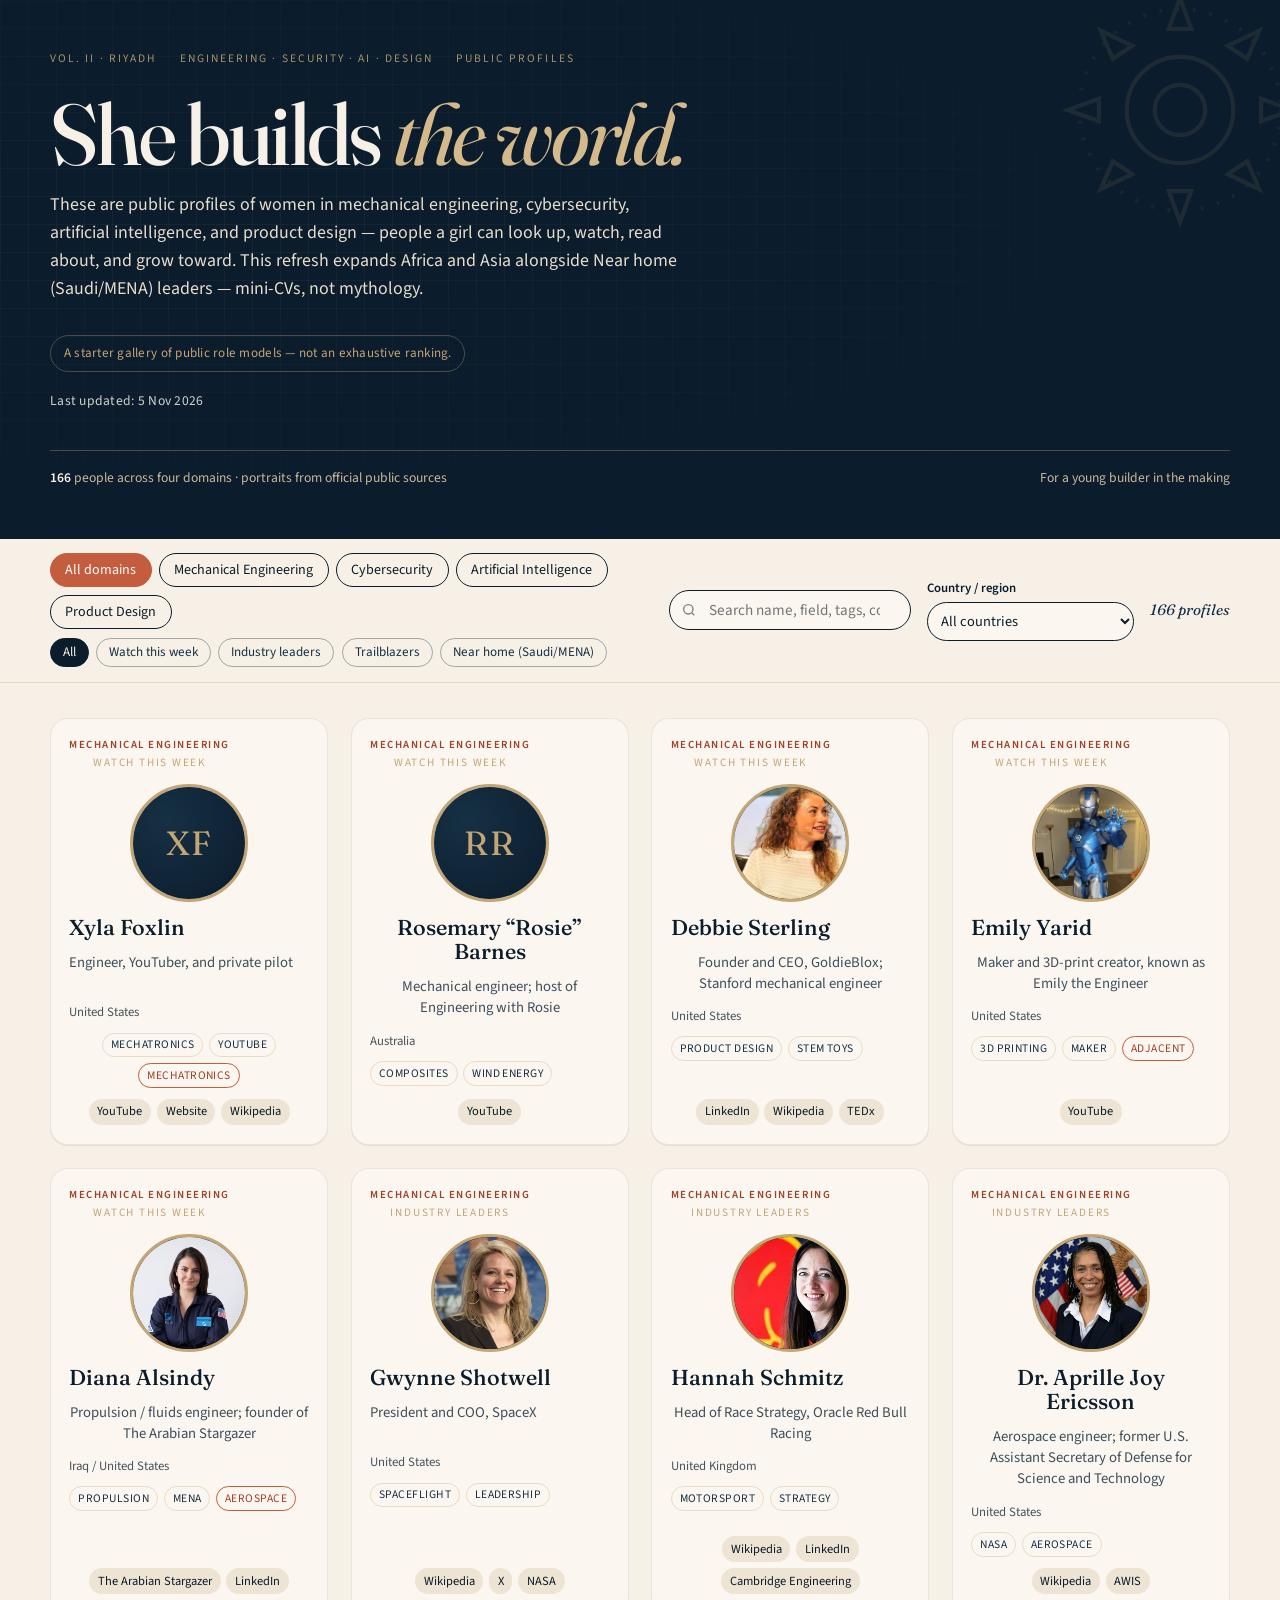
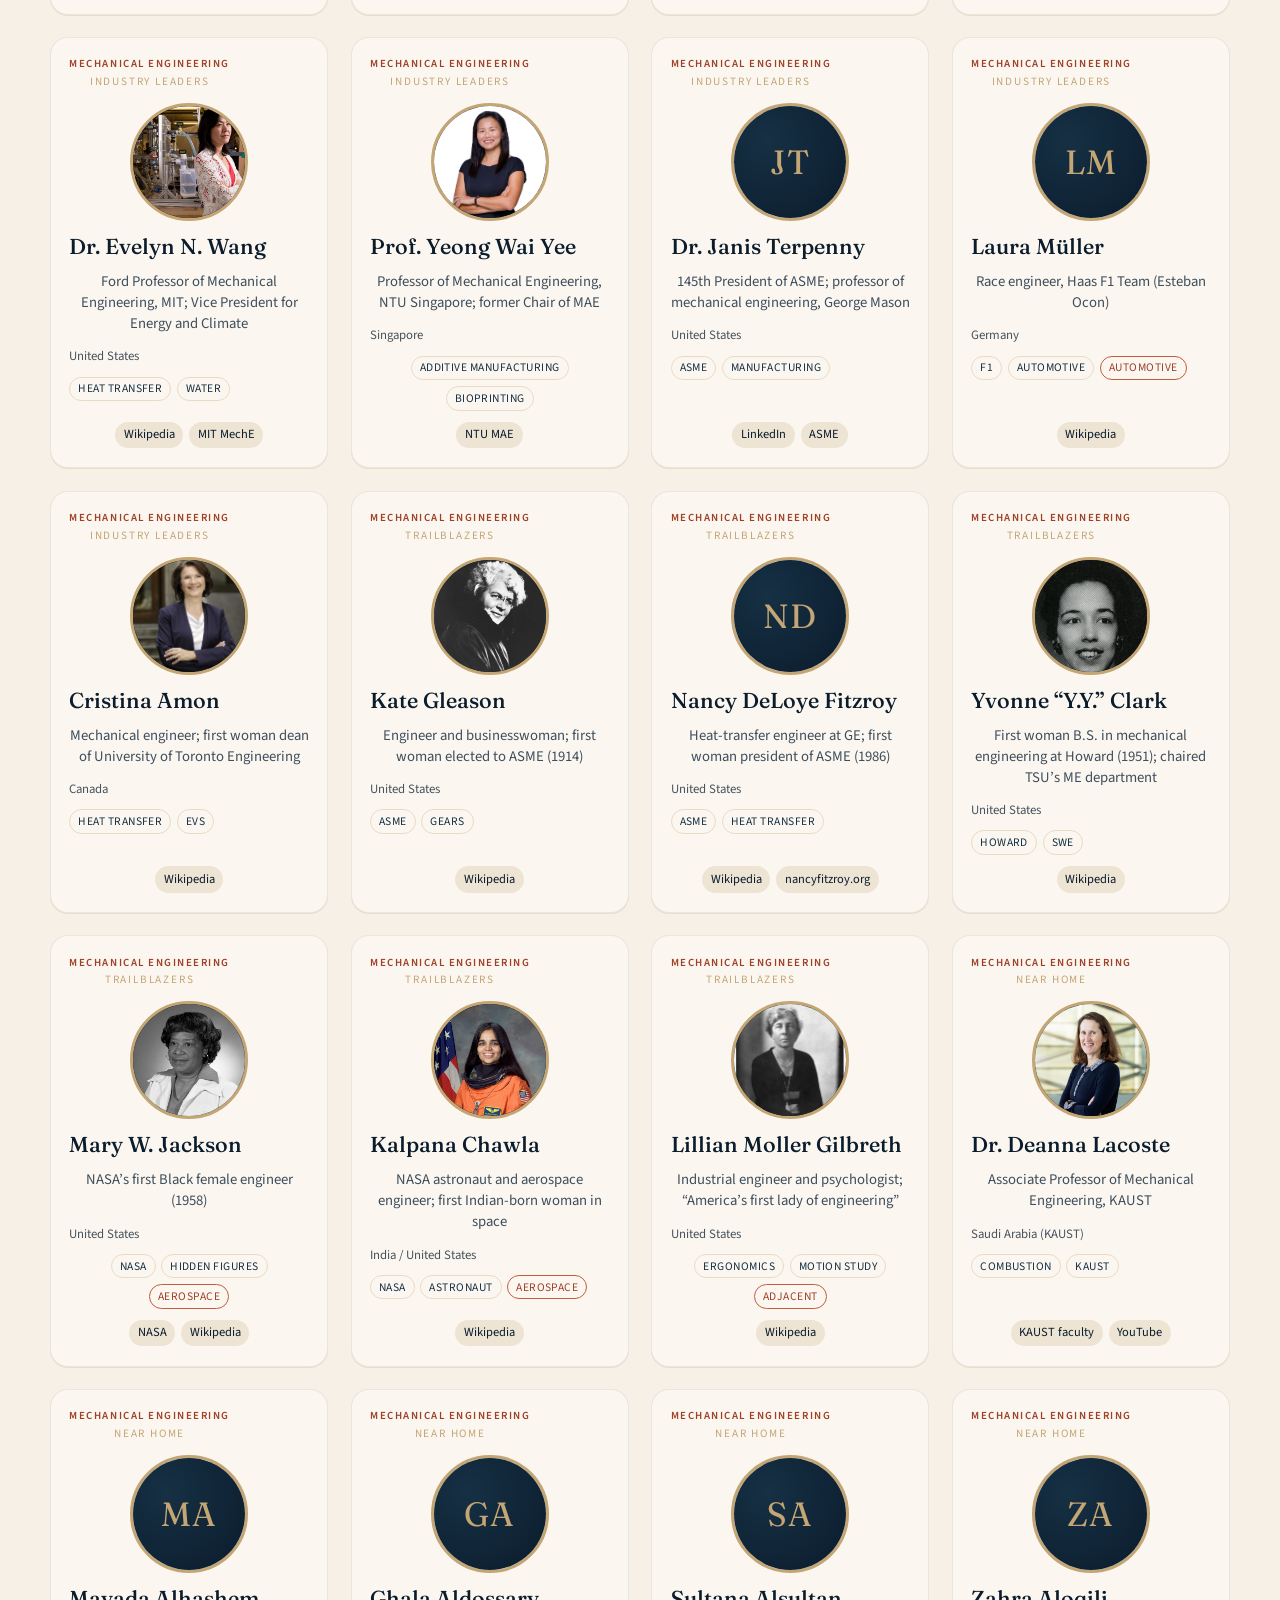
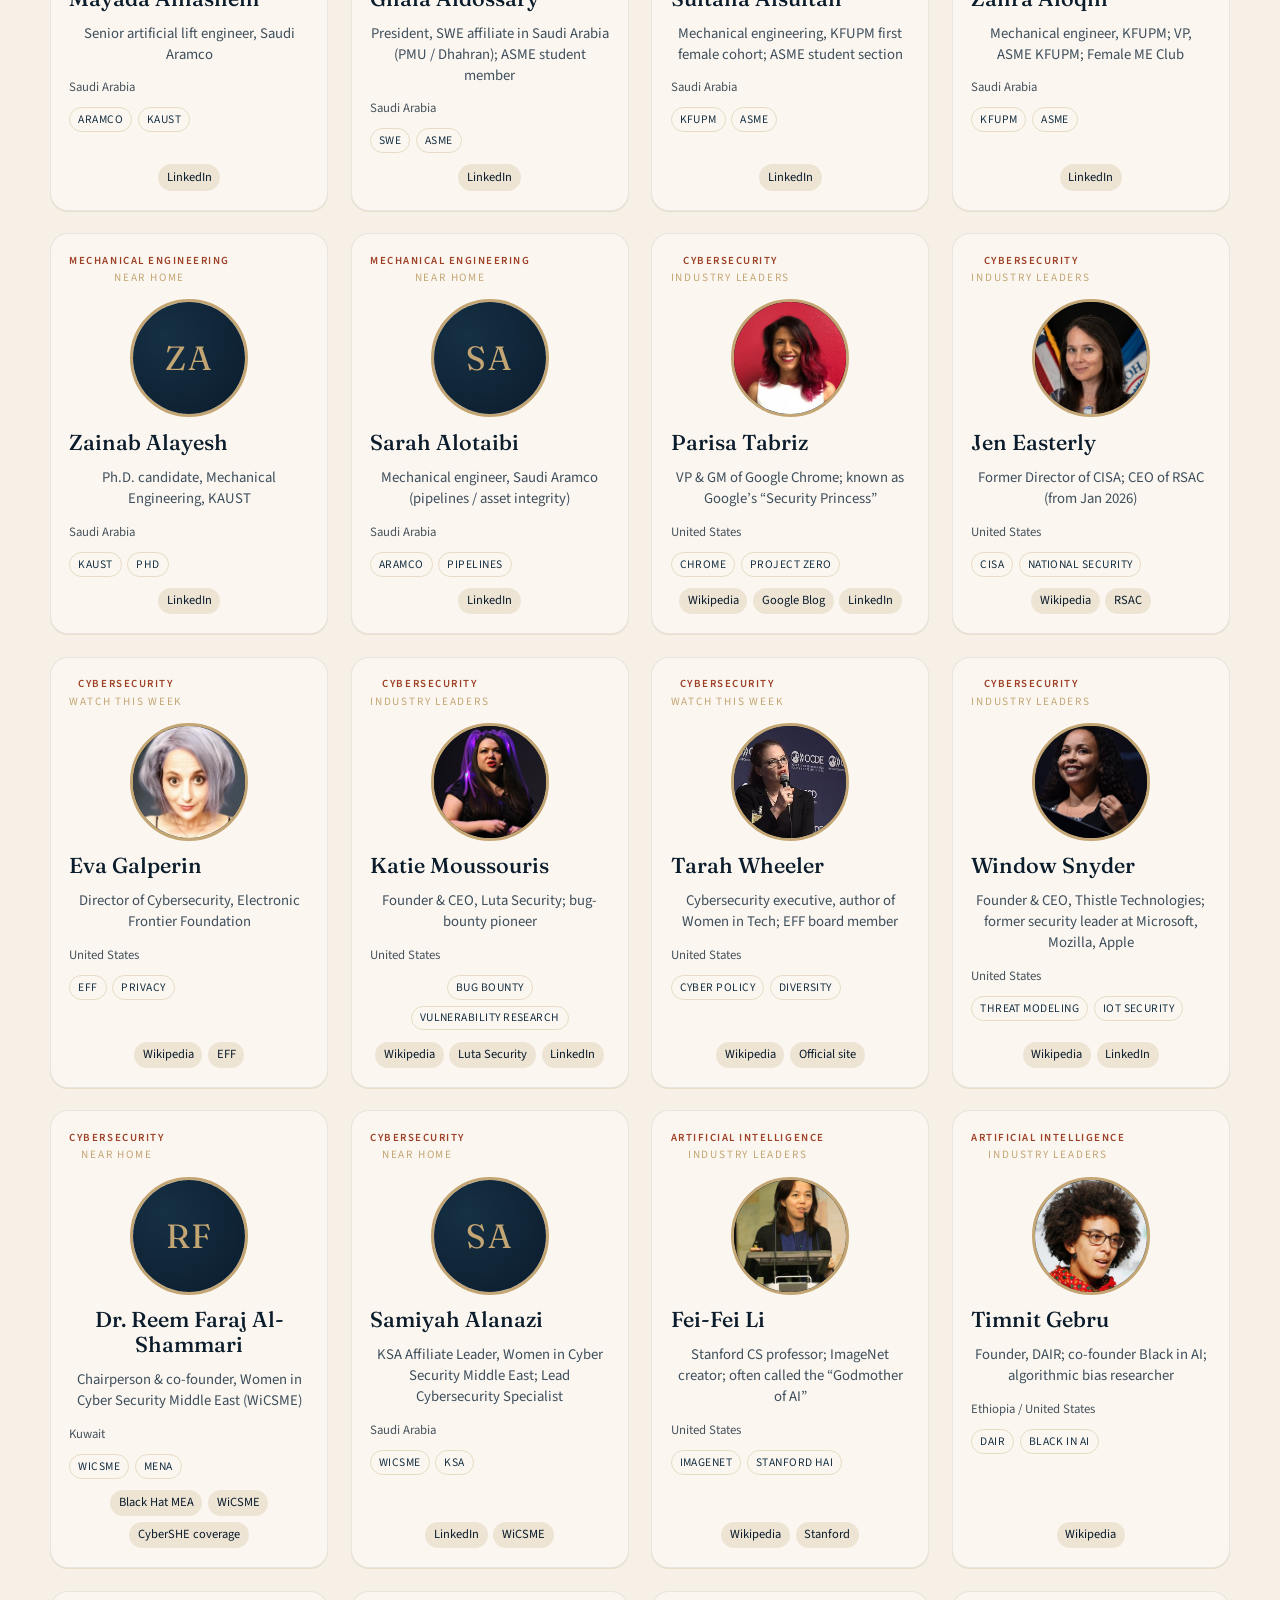
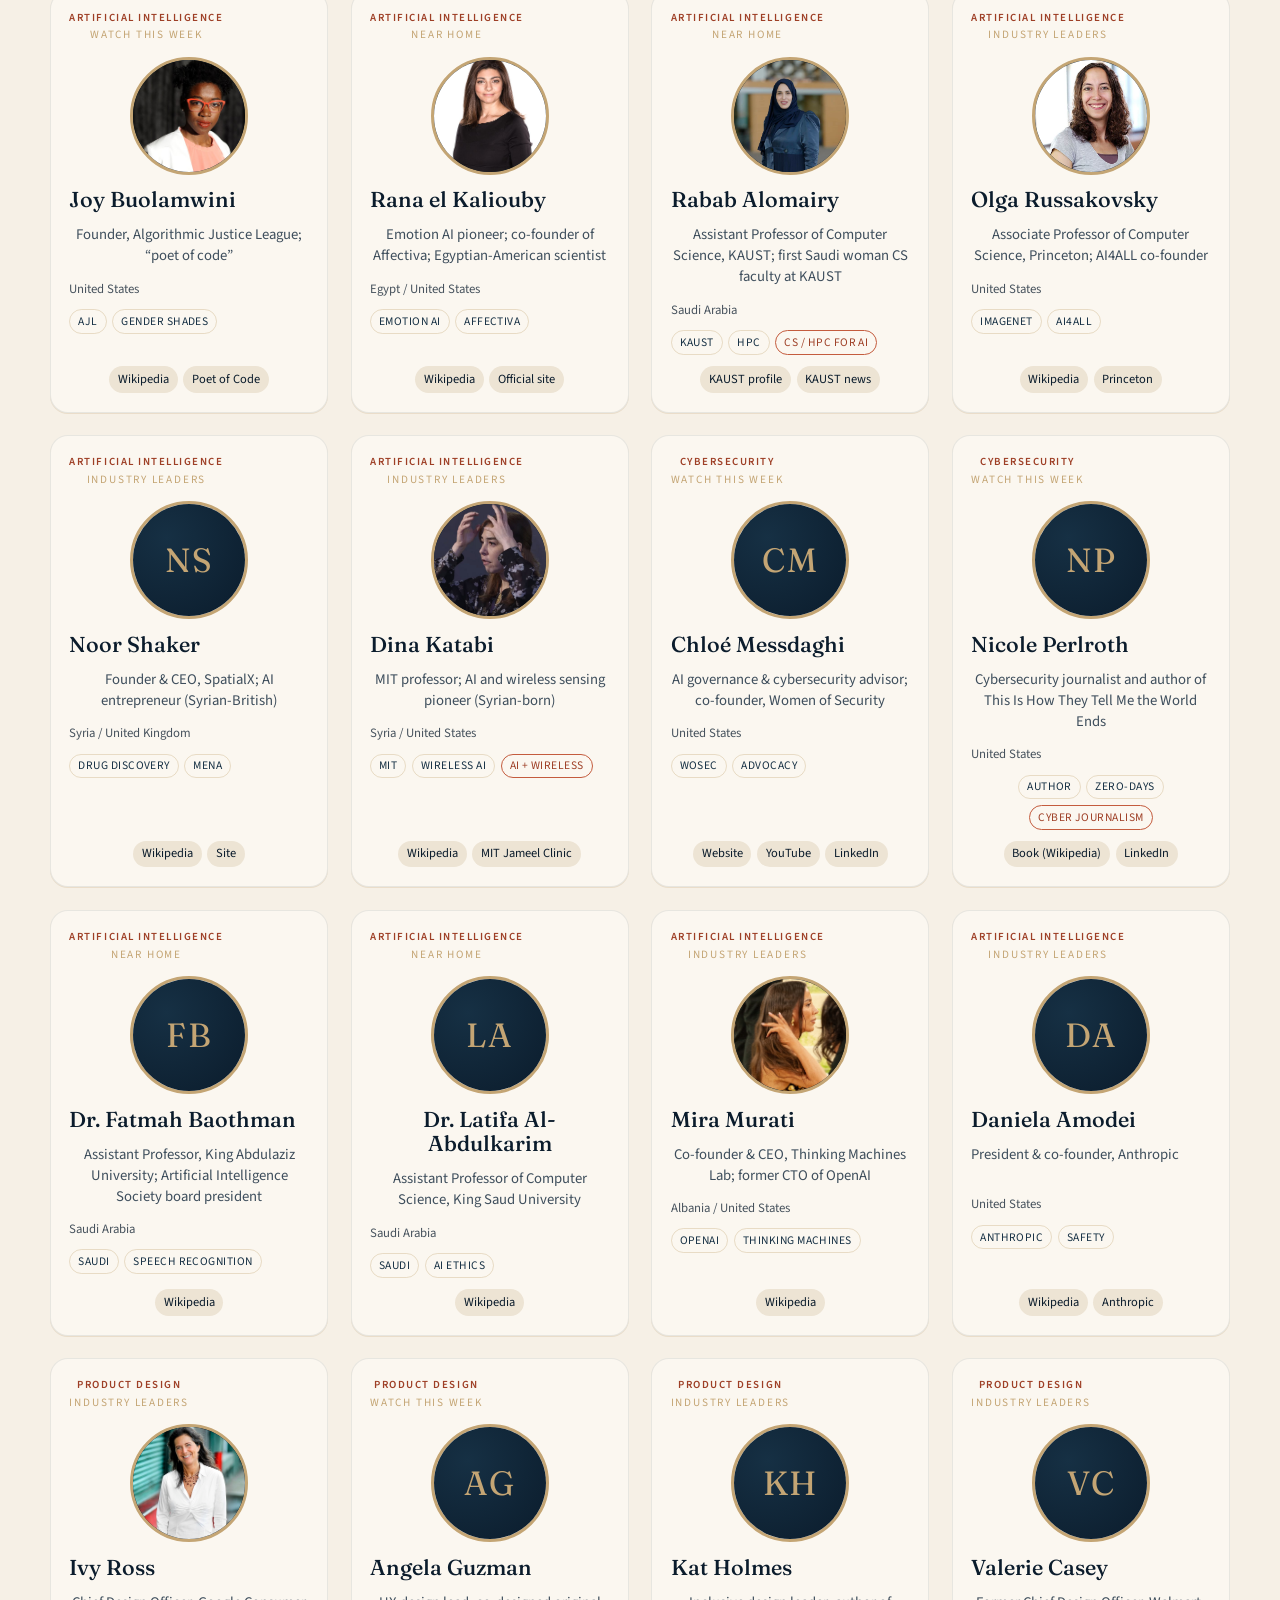
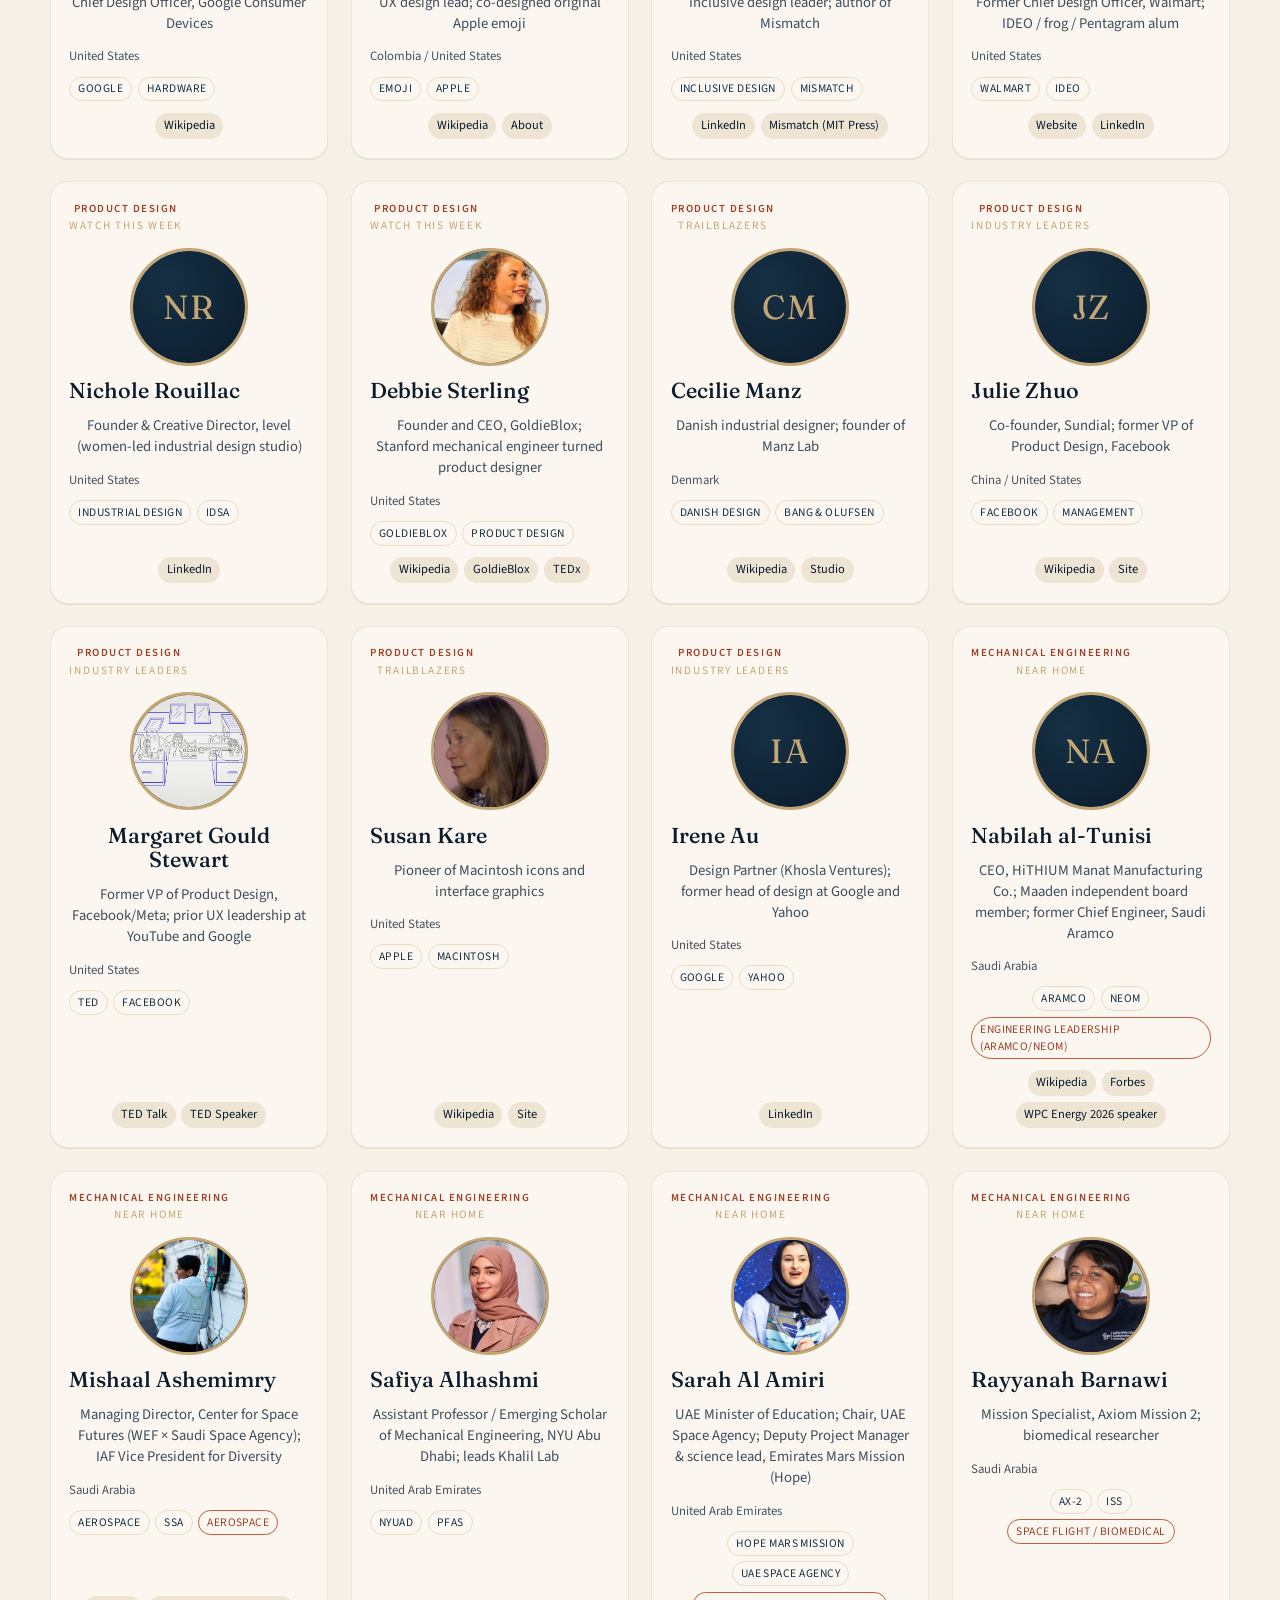
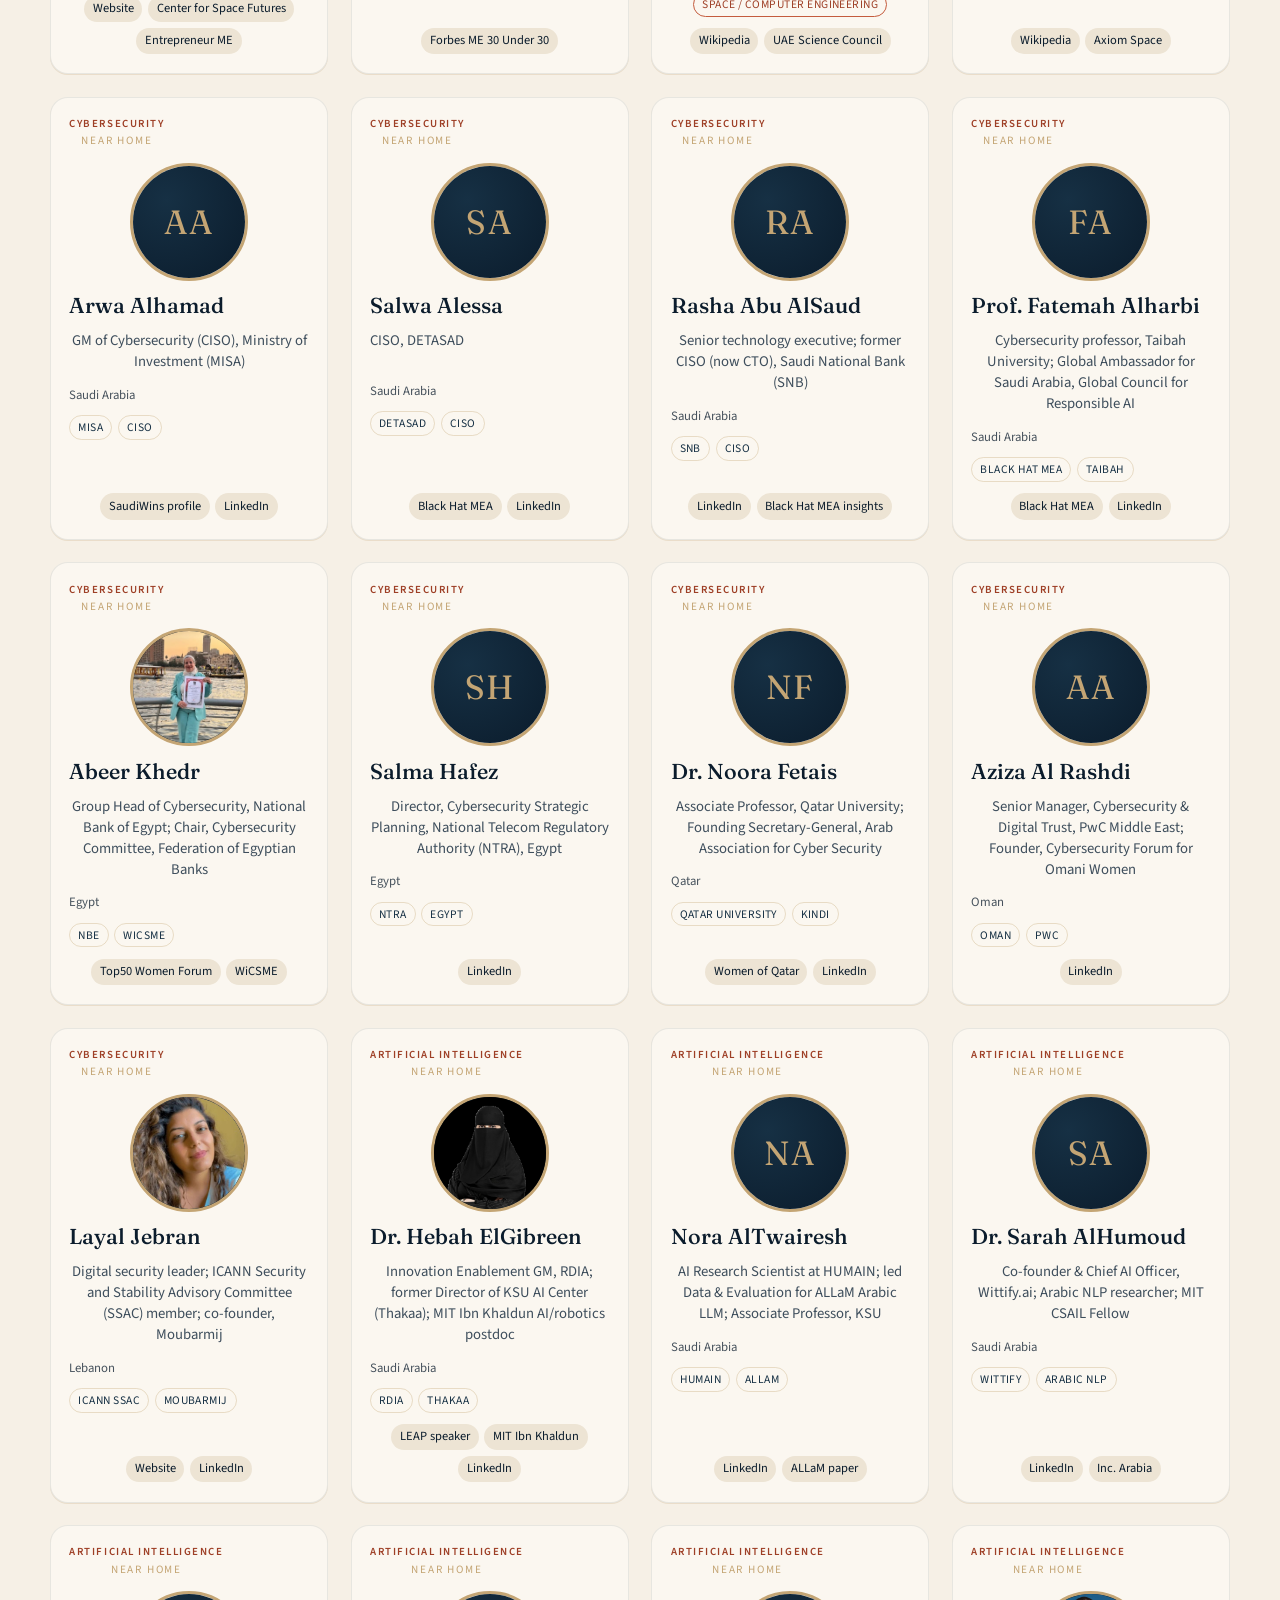
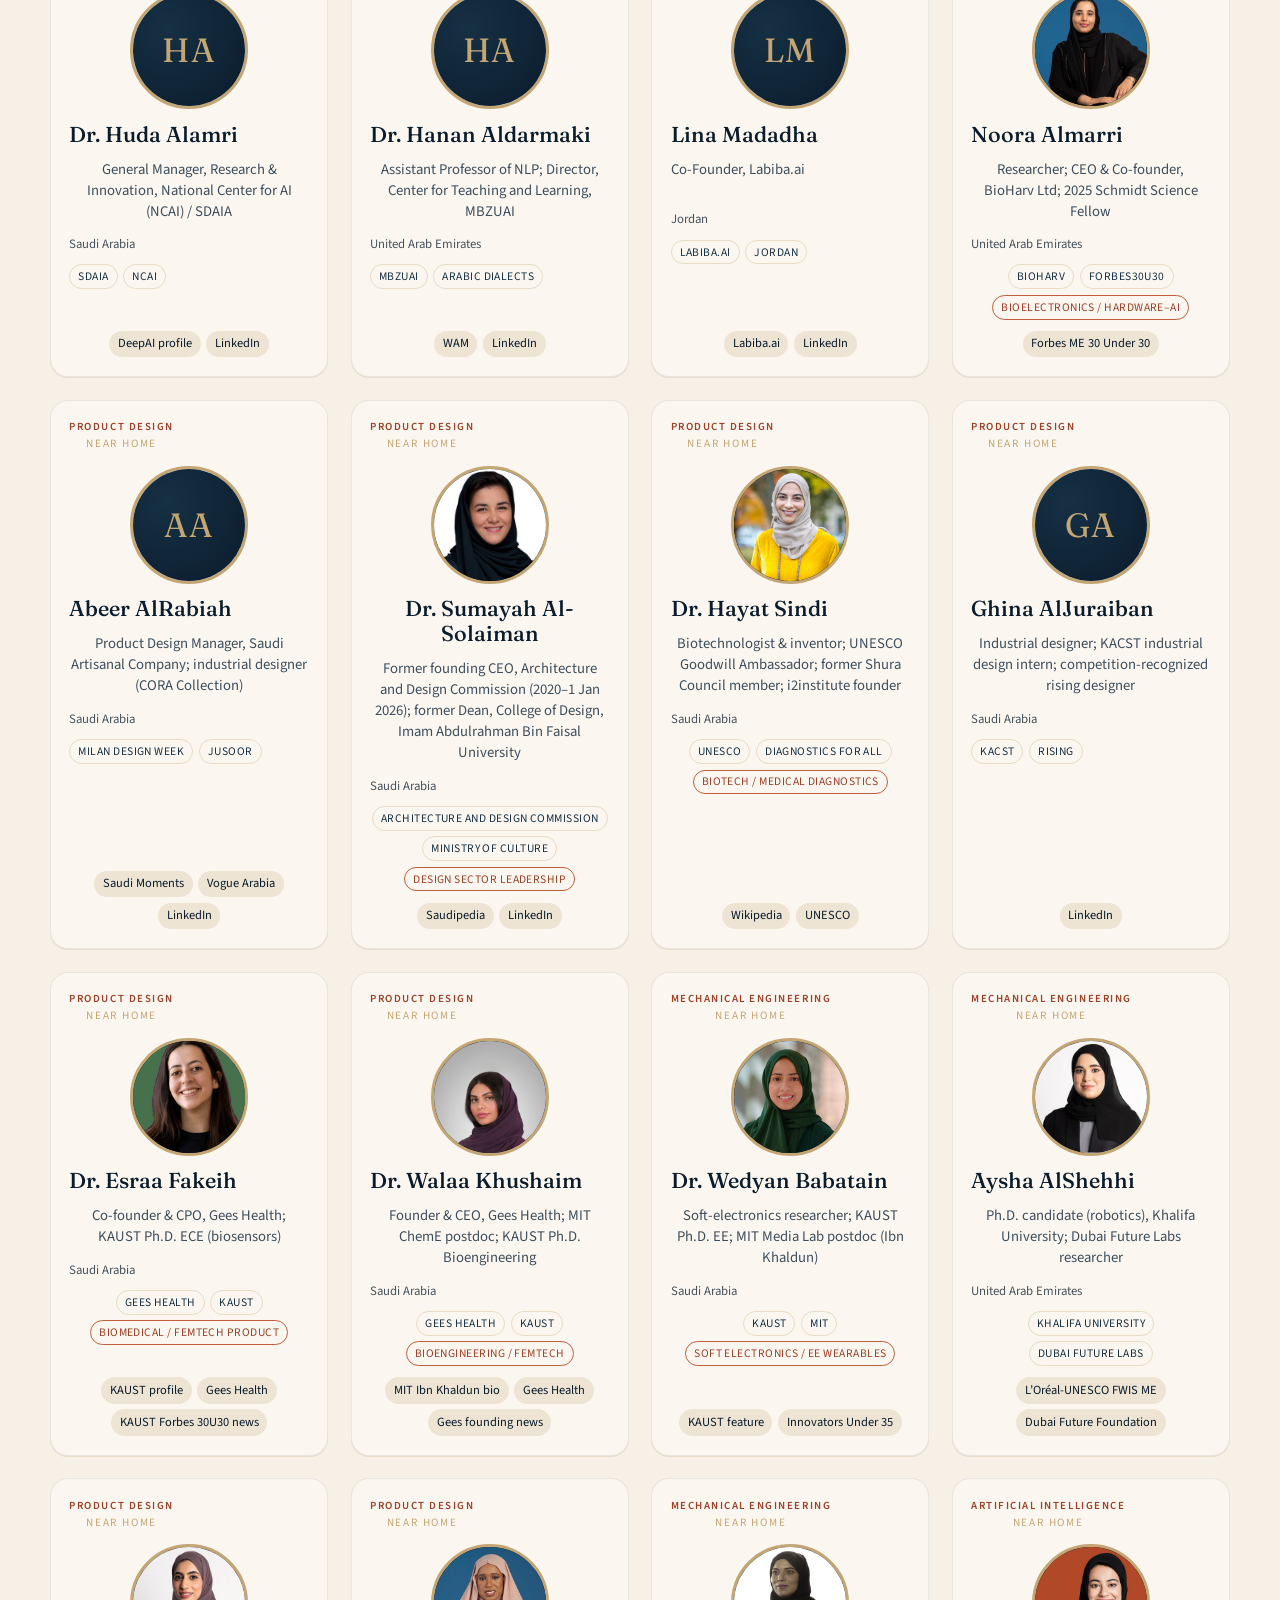
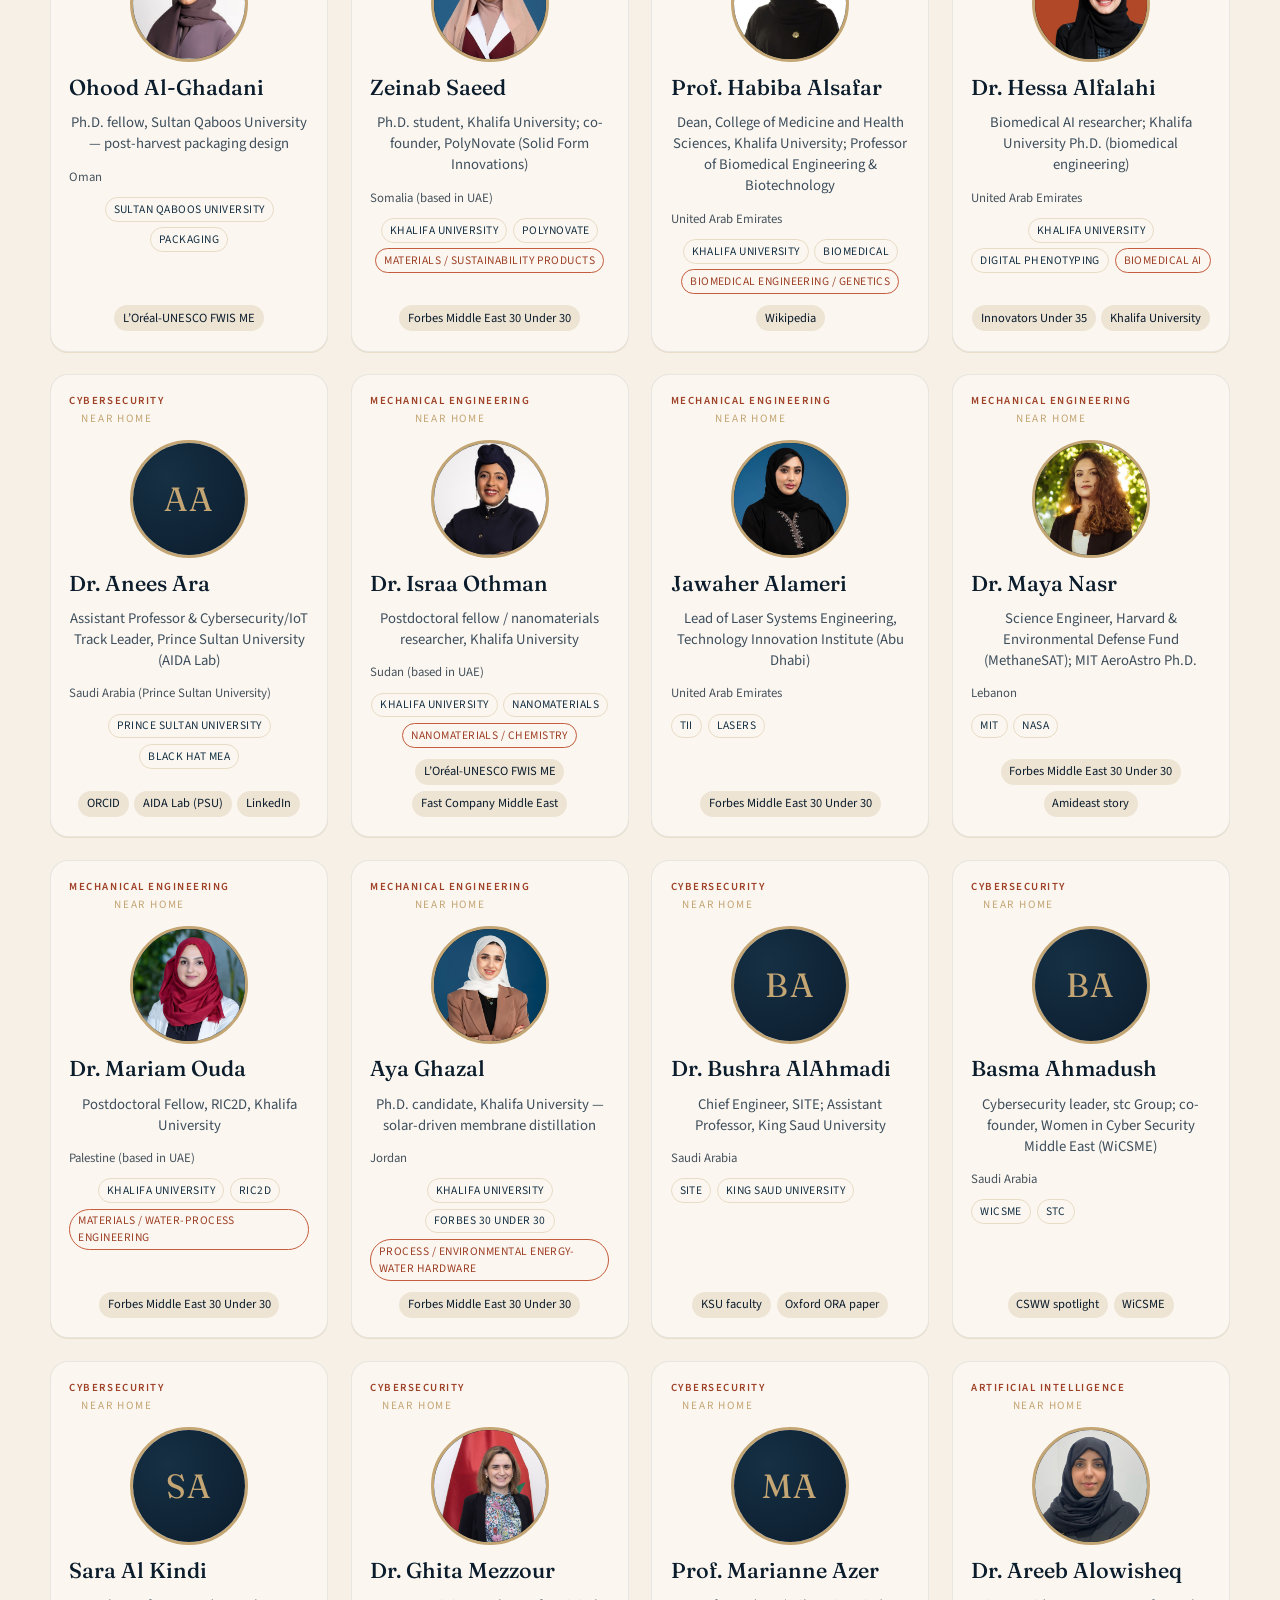
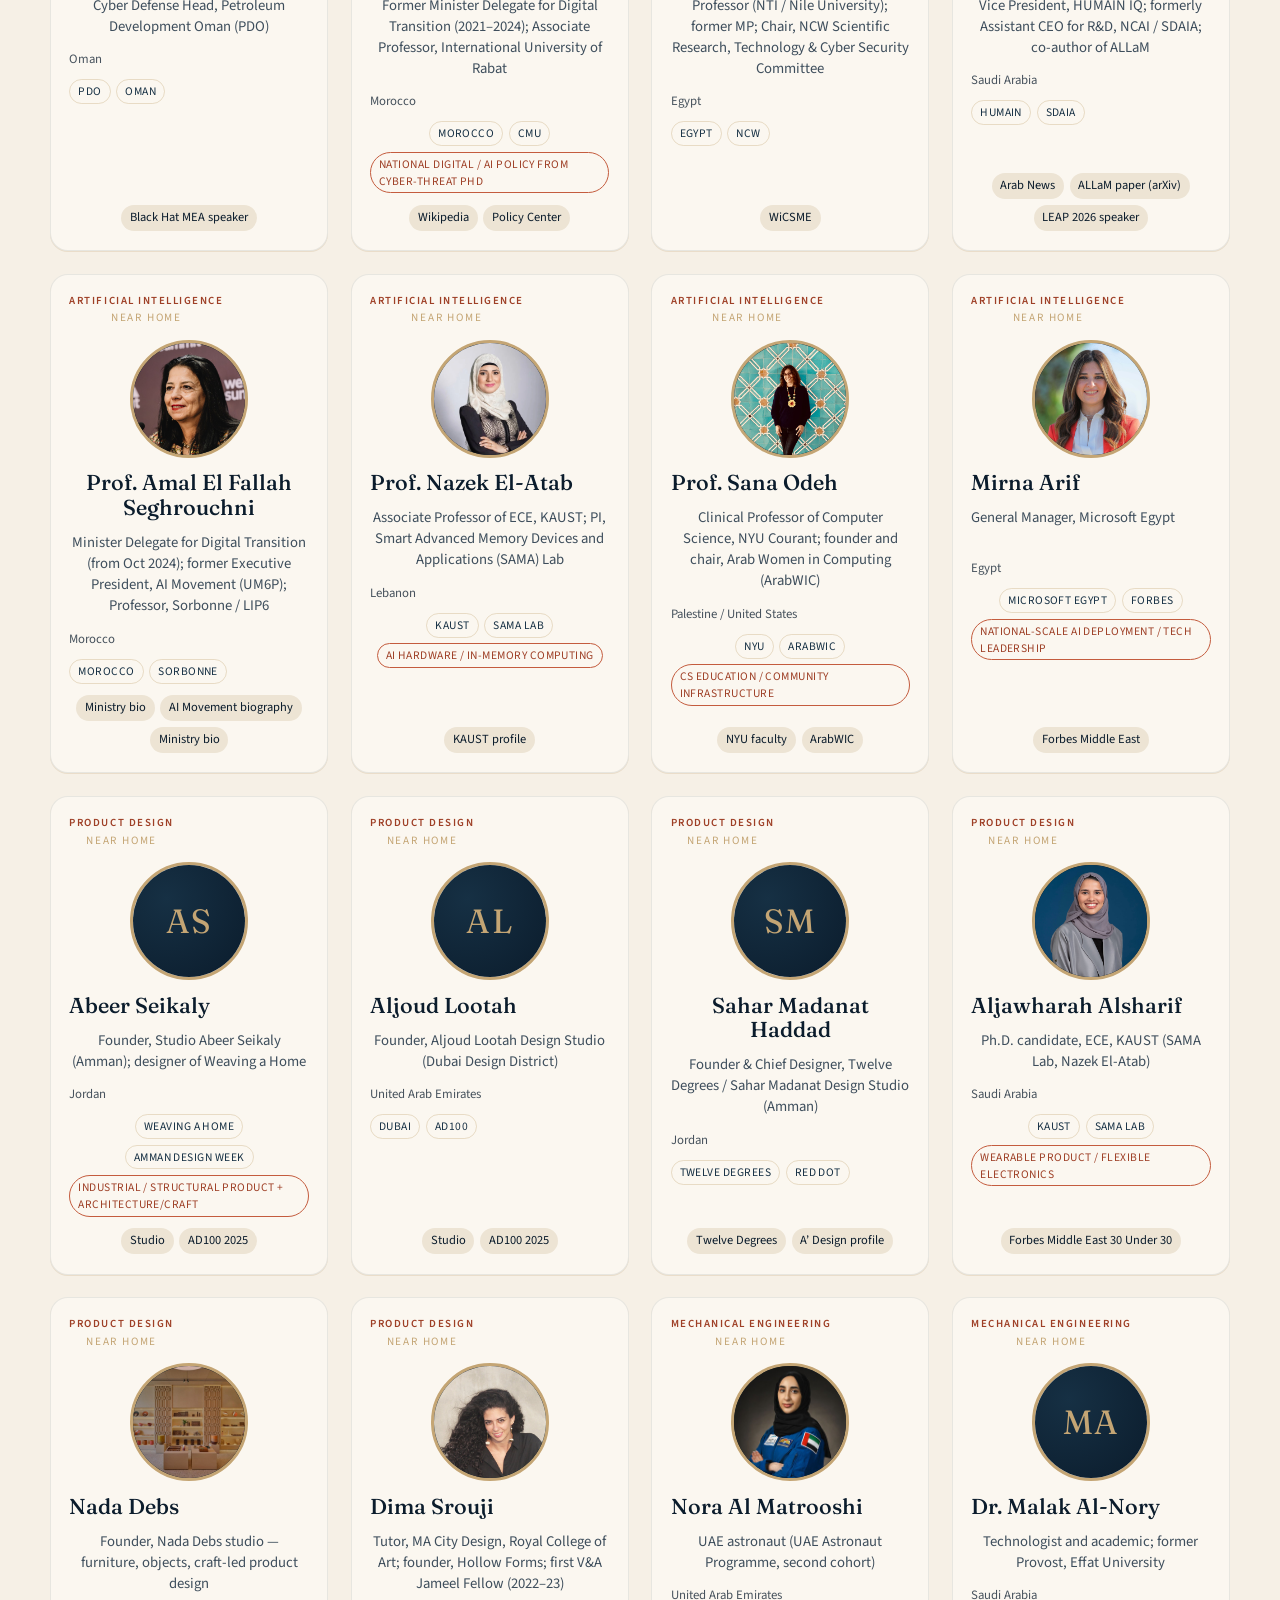
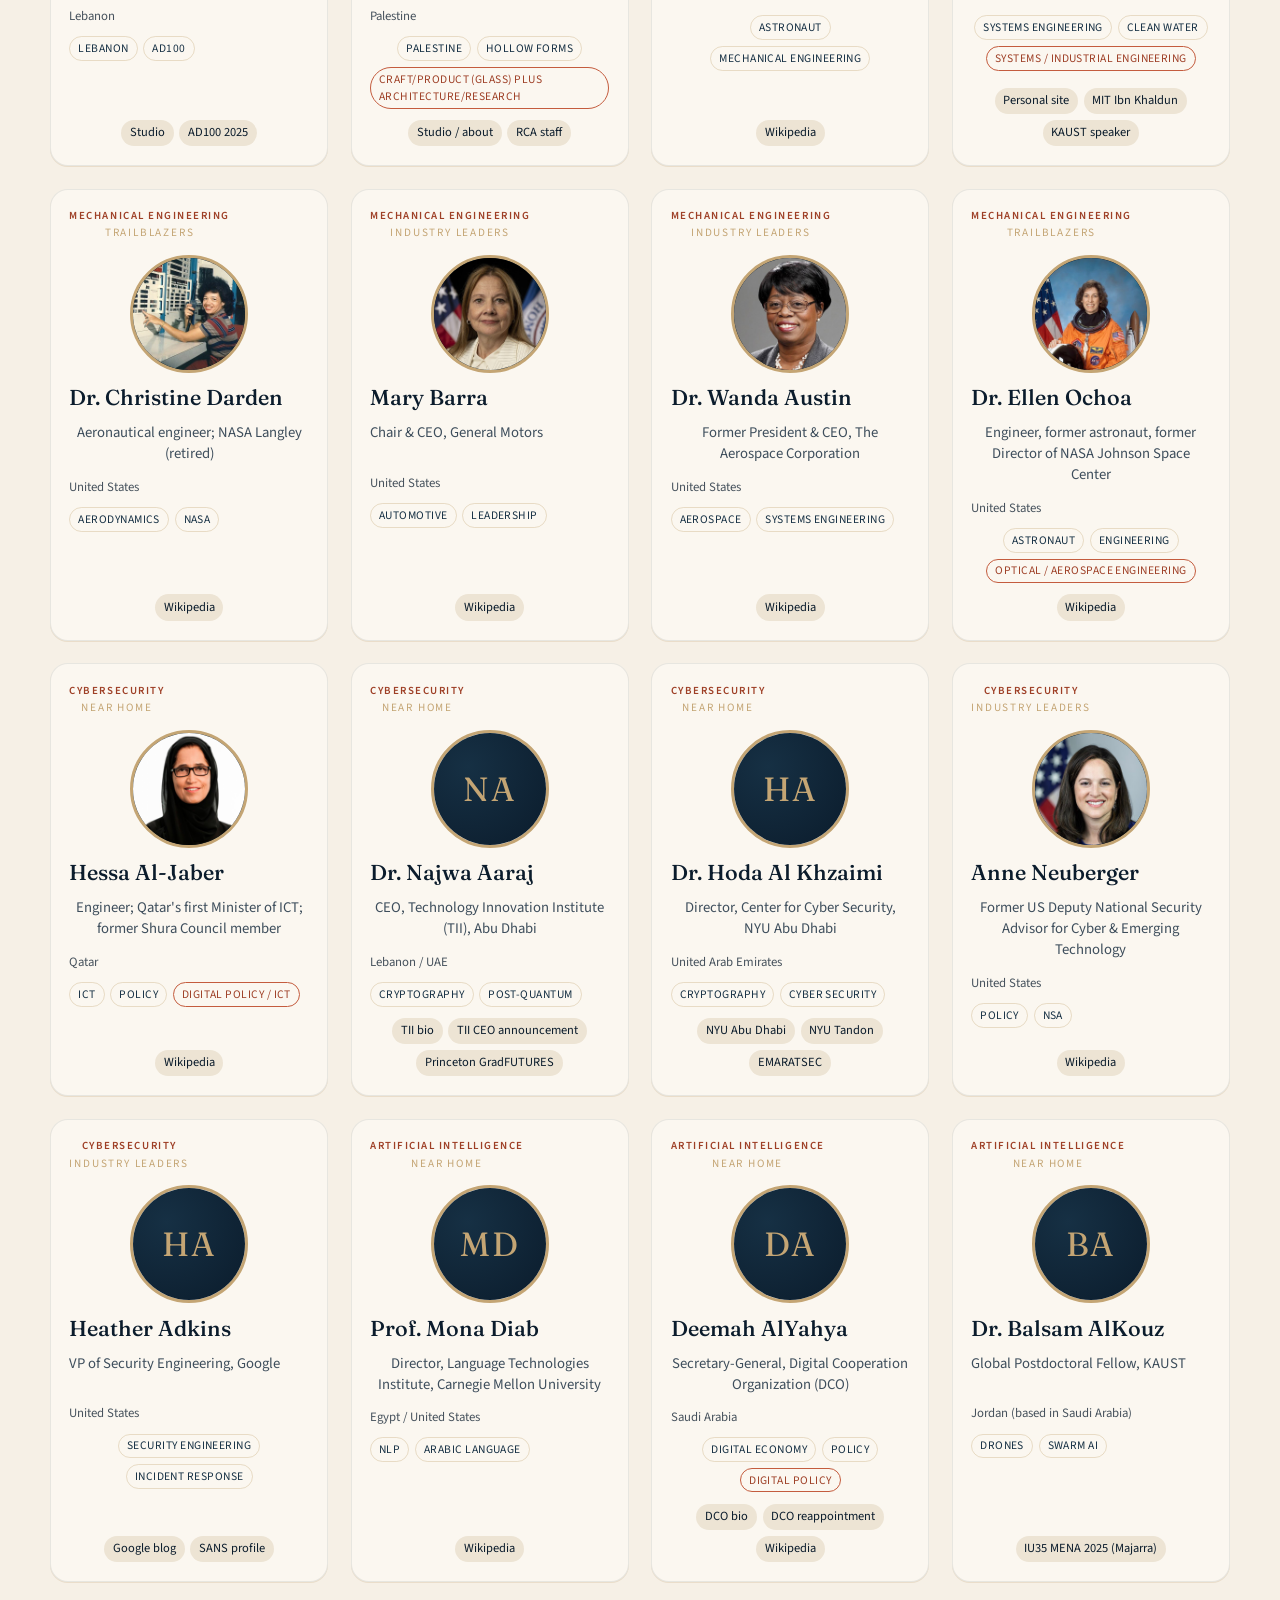
==== index.html @ dcf67b32 "Publish She Builds the World" ====
<!DOCTYPE html>
<html lang="en">
<head>
  <meta charset="utf-8">
  <meta name="viewport" content="width=device-width, initial-scale=1">
  <title>She Builds the World — Role models in engineering, security, AI &amp; design</title>
  <meta name="description" content="A starter gallery of public profiles of women in mechanical engineering, cybersecurity, artificial intelligence, and product design — mini-CVs a girl can look up.">
  <link rel="preconnect" href="https://fonts.googleapis.com">
  <link rel="preconnect" href="https://fonts.gstatic.com" crossorigin>
  <link href="https://fonts.googleapis.com/css2?family=Fraunces:ital,opsz,wght@0,9..144,400;0,9..144,500;0,9..144,600;1,9..144,400;1,9..144,500&family=Source+Sans+3:ital,wght@0,400;0,600;1,400&display=swap" rel="stylesheet">
  <link rel="stylesheet" href="styles.css">
</head>
<body>
  <a class="skip" href="#gallery">Skip to gallery</a>

  <header class="hero">
    <svg class="gear" viewBox="0 0 200 200" aria-hidden="true">
      <g fill="none" stroke="#C4A574" stroke-width="3">
        <circle cx="100" cy="100" r="38"/>
        <circle cx="100" cy="100" r="18"/>
        <path d="M100 20 L108 42 L92 42 Z M180 100 L158 108 L158 92 Z M100 180 L92 158 L108 158 Z M20 100 L42 92 L42 108 Z M156.6 43.4 L148 63.4 L134.1 54.1 Z M156.6 156.6 L134.1 145.9 L148 136.6 Z M43.4 156.6 L52 136.6 L65.9 145.9 Z M43.4 43.4 L65.9 54.1 L52 63.4 Z"/>
        <circle cx="100" cy="100" r="72" stroke-dasharray="2 10" opacity="0.7"/>
      </g>
    </svg>
    <div class="wrap">
      <p class="kicker"><span>Vol. II · Riyadh</span><span>Engineering · Security · AI · Design</span><span>Public profiles</span></p>
      <h1>She builds <em>the world.</em></h1>
      <p class="lede">These are public profiles of women in mechanical engineering, cybersecurity, artificial intelligence, and product design — people a girl can look up, watch, read about, and grow toward. This refresh expands Africa and Asia alongside Near home (Saudi/MENA) leaders — mini-CVs, not mythology.</p>
      <p class="disclaimer">A starter gallery of public role models — not an exhaustive ranking.</p>
      <p class="updated">Last updated: <time datetime="2026-11-05">5 Nov 2026</time></p>
      <div class="hero-rule">
        <span><strong id="hero-count">166</strong> people across four domains · portraits from official public sources</span>
        <span>For a young builder in the making</span>
      </div>
    </div>
  </header>

  <div class="toolbar">
    <div class="wrap toolbar-inner">
      <div class="filter-stack">
        <div class="chips chips-domain" role="group" aria-label="Filter by domain">
          <button class="chip chip-domain" type="button" data-domain="all" aria-pressed="true">All domains</button>
          <button class="chip chip-domain" type="button" data-domain="mechanical-engineering" aria-pressed="false">Mechanical Engineering</button>
          <button class="chip chip-domain" type="button" data-domain="cybersecurity" aria-pressed="false">Cybersecurity</button>
          <button class="chip chip-domain" type="button" data-domain="ai" aria-pressed="false">Artificial Intelligence</button>
          <button class="chip chip-domain" type="button" data-domain="product-design" aria-pressed="false">Product Design</button>
        </div>
        <div class="chips chips-group" role="group" aria-label="Filter by group">
          <button class="chip chip-group chip-secondary" type="button" data-filter="all" aria-pressed="true">All</button>
          <button class="chip chip-group chip-secondary" type="button" data-filter="watch" aria-pressed="false">Watch this week</button>
          <button class="chip chip-group chip-secondary" type="button" data-filter="industry" aria-pressed="false">Industry leaders</button>
          <button class="chip chip-group chip-secondary" type="button" data-filter="trail" aria-pressed="false">Trailblazers</button>
          <button class="chip chip-group chip-secondary" type="button" data-filter="home" aria-pressed="false">Near home (Saudi/MENA)</button>
        </div>
      </div>
      <div class="toolbar-side">
        <div class="search">
          <svg width="16" height="16" viewBox="0 0 24 24" fill="none" stroke="currentColor" stroke-width="2" aria-hidden="true"><circle cx="11" cy="11" r="7"/><path d="M20 20l-3.5-3.5"/></svg>
          <label class="visually-hidden" for="q" style="position:absolute;left:-9999px">Search by name, field, tags, domain, or country</label>
          <input id="q" type="search" placeholder="Search name, field, tags, country…" autocomplete="off">
        </div>
        <div class="country-filter">
          <label for="country">Country / region</label>
          <select id="country">
            <option value="all">All countries</option>
          </select>
        </div>
        <p class="count" id="count"></p>
      </div>
    </div>
  </div>

  <main id="gallery">
    <div class="wrap">
      <div class="grid" id="grid"></div>
    </div>
  </main>

  <div class="overlay" id="overlay" hidden></div>
  <aside class="panel" id="panel" hidden role="dialog" aria-modal="true" aria-labelledby="cv-title">
    <div class="panel-inner">
      <div class="panel-top">
        <p class="group-label" style="margin:0">Mini-CV</p>
        <button class="close" id="close" type="button" aria-label="Close">×</button>
      </div>
      <div id="panel-body"></div>
    </div>
  </aside>

  <footer>
    <div class="wrap">
      <h2>Communities she can join</h2>
      <p class="foot-note">Clubs, societies, and programs — many with student tracks — across engineering, cybersecurity, AI, and product design.</p>
      <nav class="communities" aria-label="Communities">
        <a href="https://swe.org/" target="_blank" rel="noopener noreferrer">SWE</a>
        <a href="https://swe.org/outreach/swenext/" target="_blank" rel="noopener noreferrer">SWENext</a>
        <a href="https://www.asme.org/" target="_blank" rel="noopener noreferrer">ASME</a>
        <a href="https://www.engineergirl.org/" target="_blank" rel="noopener noreferrer">EngineerGirl</a>
        <a href="https://beacons.ai/swes" target="_blank" rel="noopener noreferrer">Saudi Women Engineers Society</a>
        <a href="https://www.mawhiba.org" target="_blank" rel="noopener noreferrer">Mawhiba</a>
        <a href="https://www.wicys.org/" target="_blank" rel="noopener noreferrer">WiCyS</a>
        <a href="https://www.womenincybersecurity.me/" target="_blank" rel="noopener noreferrer">WiCSME</a>
        <a href="https://blackhatmea.com/" target="_blank" rel="noopener noreferrer">Black Hat MEA</a>
        <a href="https://girlswhocode.com/" target="_blank" rel="noopener noreferrer">Girls Who Code</a>
        <a href="https://ai-4-all.org/" target="_blank" rel="noopener noreferrer">AI4ALL</a>
        <a href="https://www.blackinai.org/" target="_blank" rel="noopener noreferrer">Black in AI</a>
        <a href="https://www.ajl.org/" target="_blank" rel="noopener noreferrer">Algorithmic Justice League</a>
        <a href="https://ladiesthatux.com/" target="_blank" rel="noopener noreferrer">Ladies that UX</a>
        <a href="https://www.idsa.org/volunteer/chapters-sections/women-in-design-chapters/" target="_blank" rel="noopener noreferrer">IDSA Women in Design</a>
        <a href="https://womenpm.org/" target="_blank" rel="noopener noreferrer">Women In Product</a>
        <a href="https://www.aiga.org/" target="_blank" rel="noopener noreferrer">AIGA</a>
        <a href="https://arabwic.org/" target="_blank" rel="noopener noreferrer">ArabWIC</a>
        <a href="https://www.loreal.com/en/middle-east/articles/commitments/for-women-in-science-middle-east-program/" target="_blank" rel="noopener noreferrer">L’Oréal-UNESCO FWIS ME</a>
      </nav>
      <p class="colophon">Made as a private family gallery. Facts drawn from Wikipedia, university pages, official org bios (CISA, EFF, Black Hat MEA, KAUST, Stanford, TED), and other official public sources. LinkedIn links may require a login. Adjacent fields are tagged. Not a ranking.</p>
    </div>
  </footer>

  <script src="profiles.js"></script>
  <script src="app.js"></script>
</body>
</html>
---- styles.css ----
:root {
  --ink: #0B1C2C;
  --ink-soft: #163044;
  --cream: #F6F0E6;
  --cream-deep: #EDE4D4;
  --brass: #C4A574;
  --brass-bright: #D4BA8A;
  --terra: #C45C3E;
  --terra-deep: #9E3F26;
  --paper: #FBF7F0;
  --line: rgba(196, 165, 116, 0.35);
  --shadow: 0 24px 50px rgba(11, 28, 44, 0.18);
  --serif: "Fraunces", "Iowan Old Style", "Palatino Linotype", serif;
  --sans: "Source Sans 3", "Source Sans Pro", "Segoe UI", sans-serif;
}

*, *::before, *::after { box-sizing: border-box; }
html { scroll-behavior: smooth; }
html, body { margin: 0; padding: 0; }
body {
  font-family: var(--sans);
  color: var(--ink);
  background: var(--cream);
  line-height: 1.55;
  min-height: 100vh;
}

img { max-width: 100%; display: block; }
button, input { font-family: inherit; }
a { color: var(--terra-deep); }
a:hover { color: var(--terra); }

.skip {
  position: absolute;
  left: -999px;
  top: 0;
  background: var(--brass);
  color: var(--ink);
  padding: 0.6rem 1rem;
  z-index: 100;
}
.skip:focus { left: 1rem; top: 1rem; }

/* ---------- Hero ---------- */
.hero {
  position: relative;
  background: var(--ink);
  color: var(--cream);
  overflow: hidden;
  padding: 2.4rem 0 3.2rem;
}

.hero::before {
  content: "";
  position: absolute;
  inset: 0;
  background-image:
    linear-gradient(rgba(196, 165, 116, 0.07) 1px, transparent 1px),
    linear-gradient(90deg, rgba(196, 165, 116, 0.07) 1px, transparent 1px);
  background-size: 28px 28px;
  mask-image: radial-gradient(ellipse at 20% 40%, #000 0%, transparent 72%);
  pointer-events: none;
}

.gear {
  position: absolute;
  right: -40px;
  top: -30px;
  width: 280px;
  height: 280px;
  opacity: 0.11;
  pointer-events: none;
}

.wrap {
  width: min(1180px, calc(100% - 2.4rem));
  margin: 0 auto;
  position: relative;
  z-index: 1;
}

.kicker {
  display: flex;
  flex-wrap: wrap;
  gap: 0.8rem 1.4rem;
  align-items: center;
  letter-spacing: 0.18em;
  text-transform: uppercase;
  font-size: 0.72rem;
  color: var(--brass);
  margin-bottom: 1.6rem;
}
.kicker span { opacity: 0.85; }

h1 {
  font-family: var(--serif);
  font-weight: 500;
  font-size: clamp(2.6rem, 7vw, 5.4rem);
  line-height: 0.95;
  margin: 0 0 1rem;
  letter-spacing: -0.03em;
  font-optical-sizing: auto;
}
h1 em {
  font-style: italic;
  font-weight: 400;
  color: var(--brass-bright);
}

.lede {
  max-width: 40rem;
  font-size: 1.12rem;
  color: #E8DDCC;
  margin: 0 0 1.2rem;
}

.disclaimer {
  display: inline-block;
  border: 1px solid var(--line);
  color: var(--brass);
  font-size: 0.82rem;
  letter-spacing: 0.02em;
  padding: 0.45rem 0.8rem;
  border-radius: 999px;
}

.hero-rule {
  margin-top: 2.4rem;
  display: flex;
  justify-content: space-between;
  gap: 1rem;
  align-items: flex-end;
  border-top: 1px solid var(--line);
  padding-top: 1rem;
  font-size: 0.85rem;
  color: #C9B89A;
}
.hero-rule strong { color: var(--cream); font-weight: 600; }

/* ---------- Toolbar ---------- */
.toolbar {
  position: sticky;
  top: 0;
  z-index: 20;
  background: rgba(246, 240, 230, 0.92);
  backdrop-filter: blur(10px);
  border-bottom: 1px solid var(--line);
}
.toolbar-inner {
  display: flex;
  flex-wrap: wrap;
  gap: 1rem;
  align-items: center;
  justify-content: space-between;
  padding: 0.9rem 0;
}

.chips {
  display: flex;
  flex-wrap: wrap;
  gap: 0.45rem;
}
.chip {
  border: 1px solid var(--ink);
  background: transparent;
  color: var(--ink);
  border-radius: 999px;
  padding: 0.38rem 0.9rem;
  font-size: 0.88rem;
  cursor: pointer;
  transition: 0.18s ease;
}
.chip:hover, .chip:focus-visible {
  background: var(--ink);
  color: var(--cream);
  outline: none;
}
.chip[aria-pressed="true"] {
  background: var(--terra);
  border-color: var(--terra);
  color: #fff;
}

.search {
  position: relative;
  flex: 1 1 220px;
  max-width: 320px;
}
.search input {
  width: 100%;
  border: 1px solid var(--ink);
  background: var(--paper);
  border-radius: 999px;
  padding: 0.5rem 1rem 0.5rem 2.4rem;
  font-size: 0.95rem;
  color: var(--ink);
}
.search input:focus { outline: 2px solid var(--brass); outline-offset: 2px; }
.search svg {
  position: absolute;
  left: 0.75rem;
  top: 50%;
  transform: translateY(-50%);
  opacity: 0.55;
}

.count {
  font-family: var(--serif);
  font-style: italic;
  color: var(--ink-soft);
  font-size: 0.95rem;
}

/* ---------- Grid ---------- */
main { padding: 2.2rem 0 4rem; }

.grid {
  display: grid;
  grid-template-columns: repeat(auto-fill, minmax(250px, 1fr));
  gap: 1.4rem;
}

.card {
  background: var(--paper);
  border: 1px solid rgba(11, 28, 44, 0.08);
  border-radius: 18px;
  padding: 1.15rem 1.15rem 1.2rem;
  text-align: left;
  color: inherit;
  width: 100%;
  box-shadow: 0 1px 0 rgba(196, 165, 116, 0.25);
  transition: transform 0.2s ease, box-shadow 0.2s ease;
  display: flex;
  flex-direction: column;
  gap: 0.7rem;
}
.card-main {
  background: transparent;
  border: 0;
  padding: 0;
  cursor: pointer;
  text-align: inherit;
  color: inherit;
  width: 100%;
  display: flex;
  flex-direction: column;
  gap: 0.7rem;
}
.card:hover, .card:focus-within {
  transform: translateY(-4px);
  box-shadow: var(--shadow);
}
.card-main:focus-visible {
  outline: 2px solid var(--brass);
  outline-offset: 3px;
}

.portrait-wrap {
  width: 118px;
  height: 118px;
  border-radius: 50%;
  margin: 0.2rem auto 0.15rem;
  overflow: hidden;
  background: var(--ink);
  border: 3px solid var(--brass);
  position: relative;
}
.portrait-wrap img {
  width: 100%;
  height: 100%;
  object-fit: cover;
  object-position: center 18%;
}
.monogram {
  width: 100%;
  height: 100%;
  display: grid;
  place-items: center;
  font-family: var(--serif);
  font-size: 2.1rem;
  color: var(--brass);
  letter-spacing: 0.04em;
  background:
    radial-gradient(circle at 30% 30%, #163044, var(--ink));
}

.card-name {
  font-family: var(--serif);
  font-size: 1.35rem;
  line-height: 1.15;
  margin: 0;
  text-align: center;
  font-weight: 500;
}
.card-role {
  font-size: 0.92rem;
  color: #3e4e5c;
  text-align: center;
  margin: 0;
  min-height: 2.6em;
}
.tags {
  display: flex;
  flex-wrap: wrap;
  gap: 0.35rem;
  justify-content: center;
}
.tag {
  font-size: 0.72rem;
  letter-spacing: 0.04em;
  text-transform: uppercase;
  border: 1px solid var(--line);
  color: var(--ink-soft);
  padding: 0.18rem 0.5rem;
  border-radius: 999px;
}
.tag.adj {
  border-color: var(--terra);
  color: var(--terra-deep);
}

.pills {
  display: flex;
  flex-wrap: wrap;
  gap: 0.35rem;
  justify-content: center;
  margin-top: auto;
}
.pill {
  font-size: 0.78rem;
  text-decoration: none;
  color: var(--ink);
  background: var(--cream-deep);
  border-radius: 999px;
  padding: 0.22rem 0.55rem;
}
.pill:hover { background: var(--brass); color: var(--ink); }
.pill:focus-visible { outline: 2px solid var(--terra); outline-offset: 2px; }

.group-label {
  font-size: 0.7rem;
  letter-spacing: 0.16em;
  text-transform: uppercase;
  color: var(--brass);
  text-align: center;
}

/* Empty */
.empty {
  grid-column: 1 / -1;
  text-align: center;
  padding: 4rem 1rem;
}
.empty h2 {
  font-family: var(--serif);
  font-size: 2rem;
  font-weight: 500;
  margin: 0 0 0.6rem;
}
.empty p { color: #5a6a78; margin: 0; }

/* ---------- Panel ---------- */
.overlay {
  position: fixed;
  inset: 0;
  background: rgba(11, 28, 44, 0.46);
  opacity: 0;
  pointer-events: none;
  transition: opacity 0.22s ease;
  z-index: 40;
}
.overlay.open { opacity: 1; pointer-events: auto; }

.panel {
  position: fixed;
  top: 0;
  right: 0;
  height: 100%;
  width: min(540px, 100%);
  background: var(--paper);
  z-index: 50;
  transform: translateX(104%);
  transition: transform 0.28s cubic-bezier(.2,.8,.2,1);
  box-shadow: -20px 0 50px rgba(11,28,44,0.25);
  overflow: auto;
}
.panel.open { transform: translateX(0); }

.panel-inner { padding: 1.4rem 1.5rem 3rem; }
.panel-top {
  display: flex;
  justify-content: space-between;
  align-items: flex-start;
  gap: 1rem;
}
.close {
  width: 42px;
  height: 42px;
  border-radius: 50%;
  border: 1px solid var(--ink);
  background: transparent;
  cursor: pointer;
  font-size: 1.3rem;
  line-height: 1;
}
.close:hover, .close:focus-visible { background: var(--ink); color: var(--cream); outline: none; }

.cv-hero {
  display: grid;
  grid-template-columns: 132px 1fr;
  gap: 1.1rem;
  align-items: center;
  margin: 0.6rem 0 1.2rem;
}
.cv-portrait {
  width: 132px;
  height: 176px;
  border-radius: 8px;
  overflow: hidden;
  border: 2px solid var(--brass);
  background: var(--ink);
}
.cv-portrait img, .cv-portrait .monogram {
  width: 100%;
  height: 100%;
  object-fit: cover;
  object-position: center 15%;
}
.cv-portrait .monogram { font-size: 2.4rem; }

.panel h2 {
  font-family: var(--serif);
  font-size: clamp(1.8rem, 4vw, 2.4rem);
  font-weight: 500;
  line-height: 1.1;
  margin: 0 0 0.35rem;
}
.panel .role { margin: 0; color: #3e4e5c; }
.panel .field {
  margin: 0.35rem 0 0;
  font-family: var(--serif);
  font-style: italic;
  color: var(--terra-deep);
}

.cv-bio {
  font-size: 1.05rem;
  margin: 0.4rem 0 1.2rem;
}

.why {
  background: var(--cream);
  border-left: 3px solid var(--brass);
  padding: 0.7rem 0.9rem;
  font-family: var(--serif);
  font-style: italic;
  margin: 0 0 1.4rem;
}

.panel h3 {
  font-family: var(--serif);
  font-size: 1.15rem;
  margin: 1.1rem 0 0.4rem;
  font-weight: 600;
}
.panel ul {
  margin: 0;
  padding-left: 1.1rem;
}
.panel li { margin: 0.28rem 0; }

.link-row {
  display: flex;
  flex-wrap: wrap;
  gap: 0.45rem;
  margin-top: 0.4rem;
}
.link-btn {
  display: inline-block;
  text-decoration: none;
  background: var(--ink);
  color: var(--cream) !important;
  padding: 0.45rem 0.8rem;
  border-radius: 999px;
  font-size: 0.88rem;
}
.link-btn:hover { background: var(--terra); }

/* ---------- Footer ---------- */
footer {
  background: var(--ink);
  color: var(--cream);
  padding: 2.6rem 0 2rem;
}
footer h2 {
  font-family: var(--serif);
  font-weight: 500;
  font-size: 1.6rem;
  margin: 0 0 0.4rem;
}
.foot-note { color: #C9B89A; max-width: 40rem; margin: 0 0 1.2rem; }
.communities {
  display: flex;
  flex-wrap: wrap;
  gap: 0.5rem;
}
.communities a {
  color: var(--cream);
  text-decoration: none;
  border: 1px solid var(--line);
  border-radius: 999px;
  padding: 0.38rem 0.8rem;
  font-size: 0.88rem;
}
.communities a:hover { border-color: var(--brass); color: var(--brass-bright); }
.colophon {
  margin-top: 1.8rem;
  padding-top: 1rem;
  border-top: 1px solid var(--line);
  color: #9aa8b4;
  font-size: 0.82rem;
}

body.locked { overflow: hidden; }


/* ---------- Multi-domain filters ---------- */
.filter-stack {
  display: flex;
  flex-direction: column;
  gap: 0.55rem;
  flex: 1 1 520px;
}
.toolbar-side {
  display: flex;
  flex-wrap: wrap;
  gap: 0.8rem 1rem;
  align-items: center;
}
.chips-domain .chip[aria-pressed="true"] {
  background: var(--terra);
  border-color: var(--terra);
  color: #fff;
}
.chip-secondary {
  border-color: rgba(11, 28, 44, 0.35);
  color: var(--ink-soft);
  font-size: 0.82rem;
  padding: 0.3rem 0.75rem;
}
.chip-secondary:hover, .chip-secondary:focus-visible {
  background: var(--ink-soft);
  border-color: var(--ink-soft);
  color: var(--cream);
}
.chip-secondary[aria-pressed="true"] {
  background: var(--ink);
  border-color: var(--ink);
  color: var(--cream);
}
.card-labels {
  display: flex;
  flex-direction: column;
  gap: 0.15rem;
  align-items: center;
}
.domain-label {
  font-size: 0.68rem;
  letter-spacing: 0.14em;
  text-transform: uppercase;
  color: var(--terra-deep);
  text-align: center;
  font-weight: 600;
}

@media (max-width: 640px) {
  .cv-hero { grid-template-columns: 1fr; }
  .cv-portrait { width: 110px; height: 146px; }
  h1 { font-size: 2.5rem; }
}

@media print {
  .hero { padding: 1rem 0; }
  .toolbar, .overlay, .close, .gear { display: none !important; }
  .panel { position: static; transform: none; width: 100%; box-shadow: none; overflow: visible; }
  .card { break-inside: avoid; box-shadow: none; }
  body { background: #fff; }
}

/* v2026-10-11: last-updated line, country filter, sources */
.updated { margin: .35rem 0 0; font-size: .85rem; opacity: .85; letter-spacing: .02em; }
.country-filter { display: flex; flex-direction: column; gap: .2rem; font-size: .8rem; }
.country-filter label { font-weight: 600; }
.country-filter select { font: inherit; font-size: .9rem; padding: .45rem .6rem; border-radius: 999px; border: 1px solid var(--ink); background: var(--paper); color: var(--ink); max-width: 16rem; }
.country-filter select:focus { outline: 2px solid var(--brass); outline-offset: 2px; }
.card-country { margin: .15rem 0 0; font-size: .8rem; opacity: .75; }
.sources { font-size: .85rem; line-height: 1.5; word-break: break-word; }
.sources a { color: inherit; }
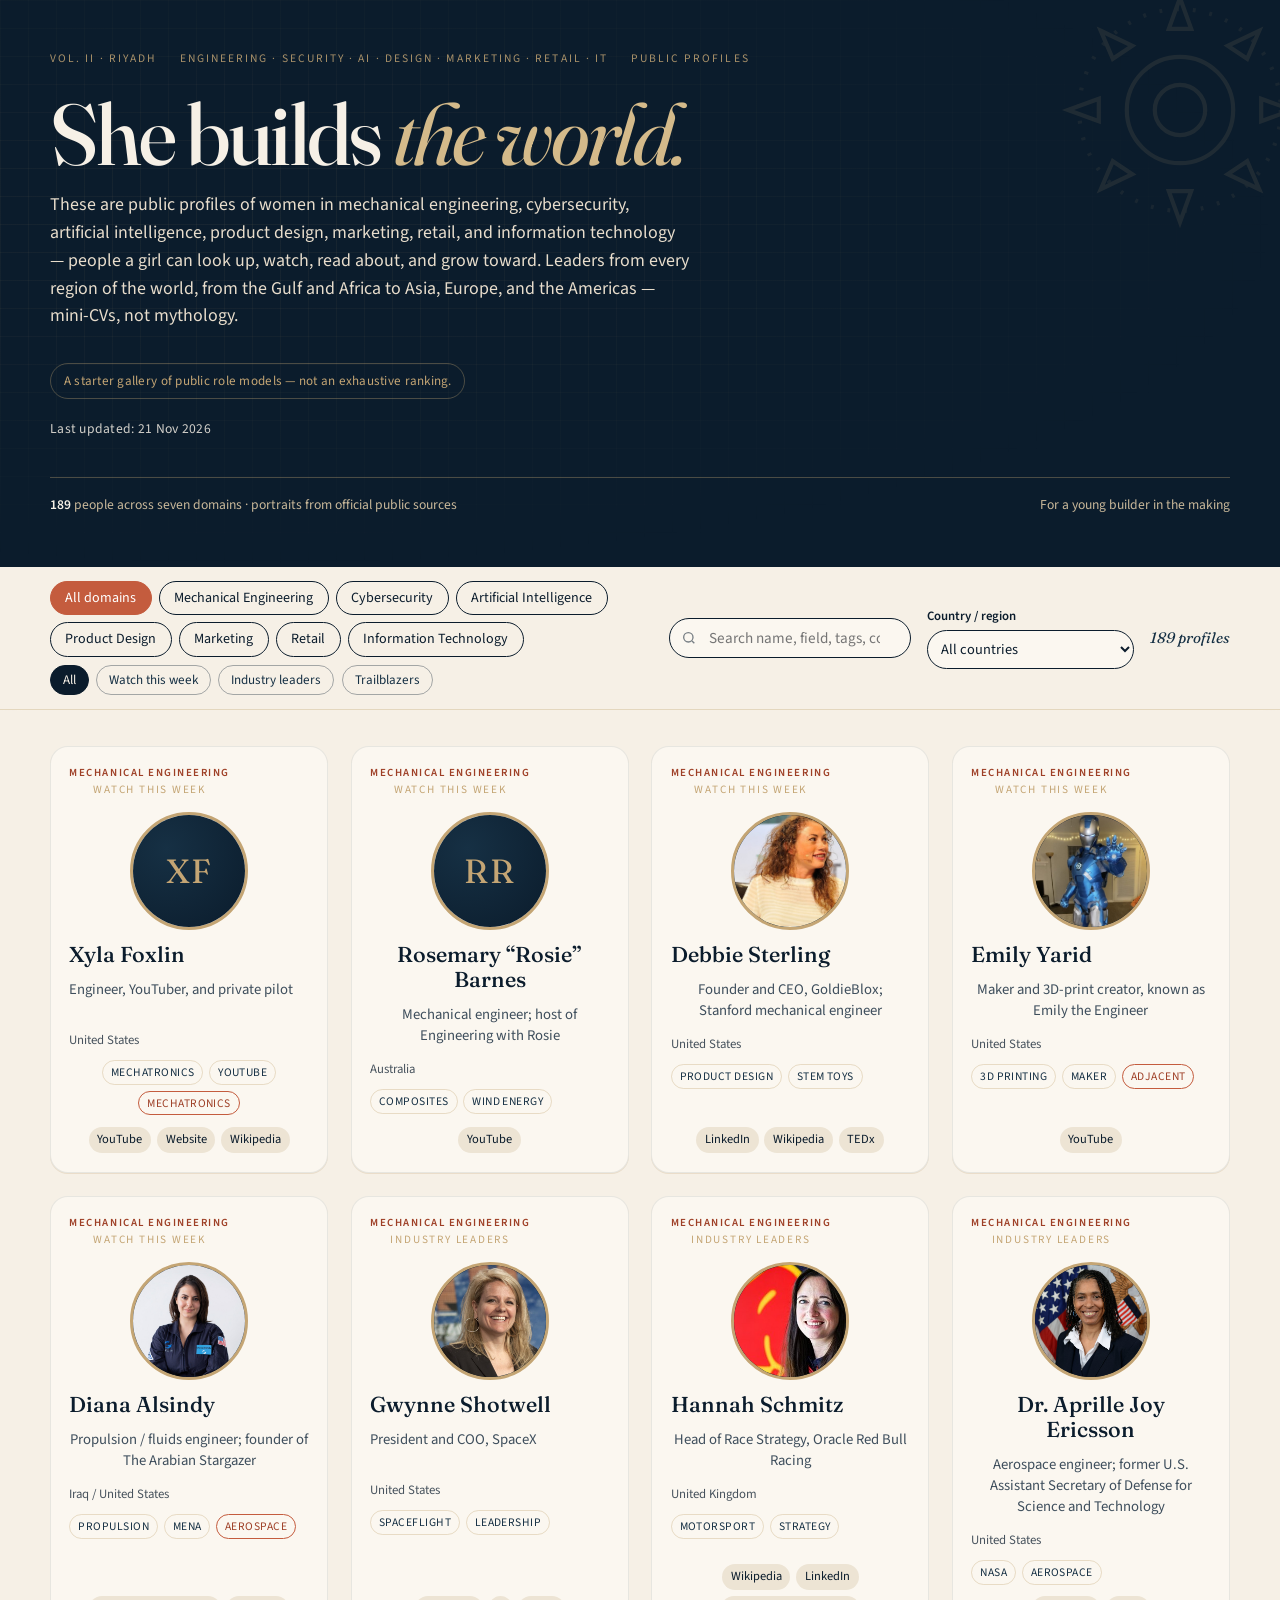
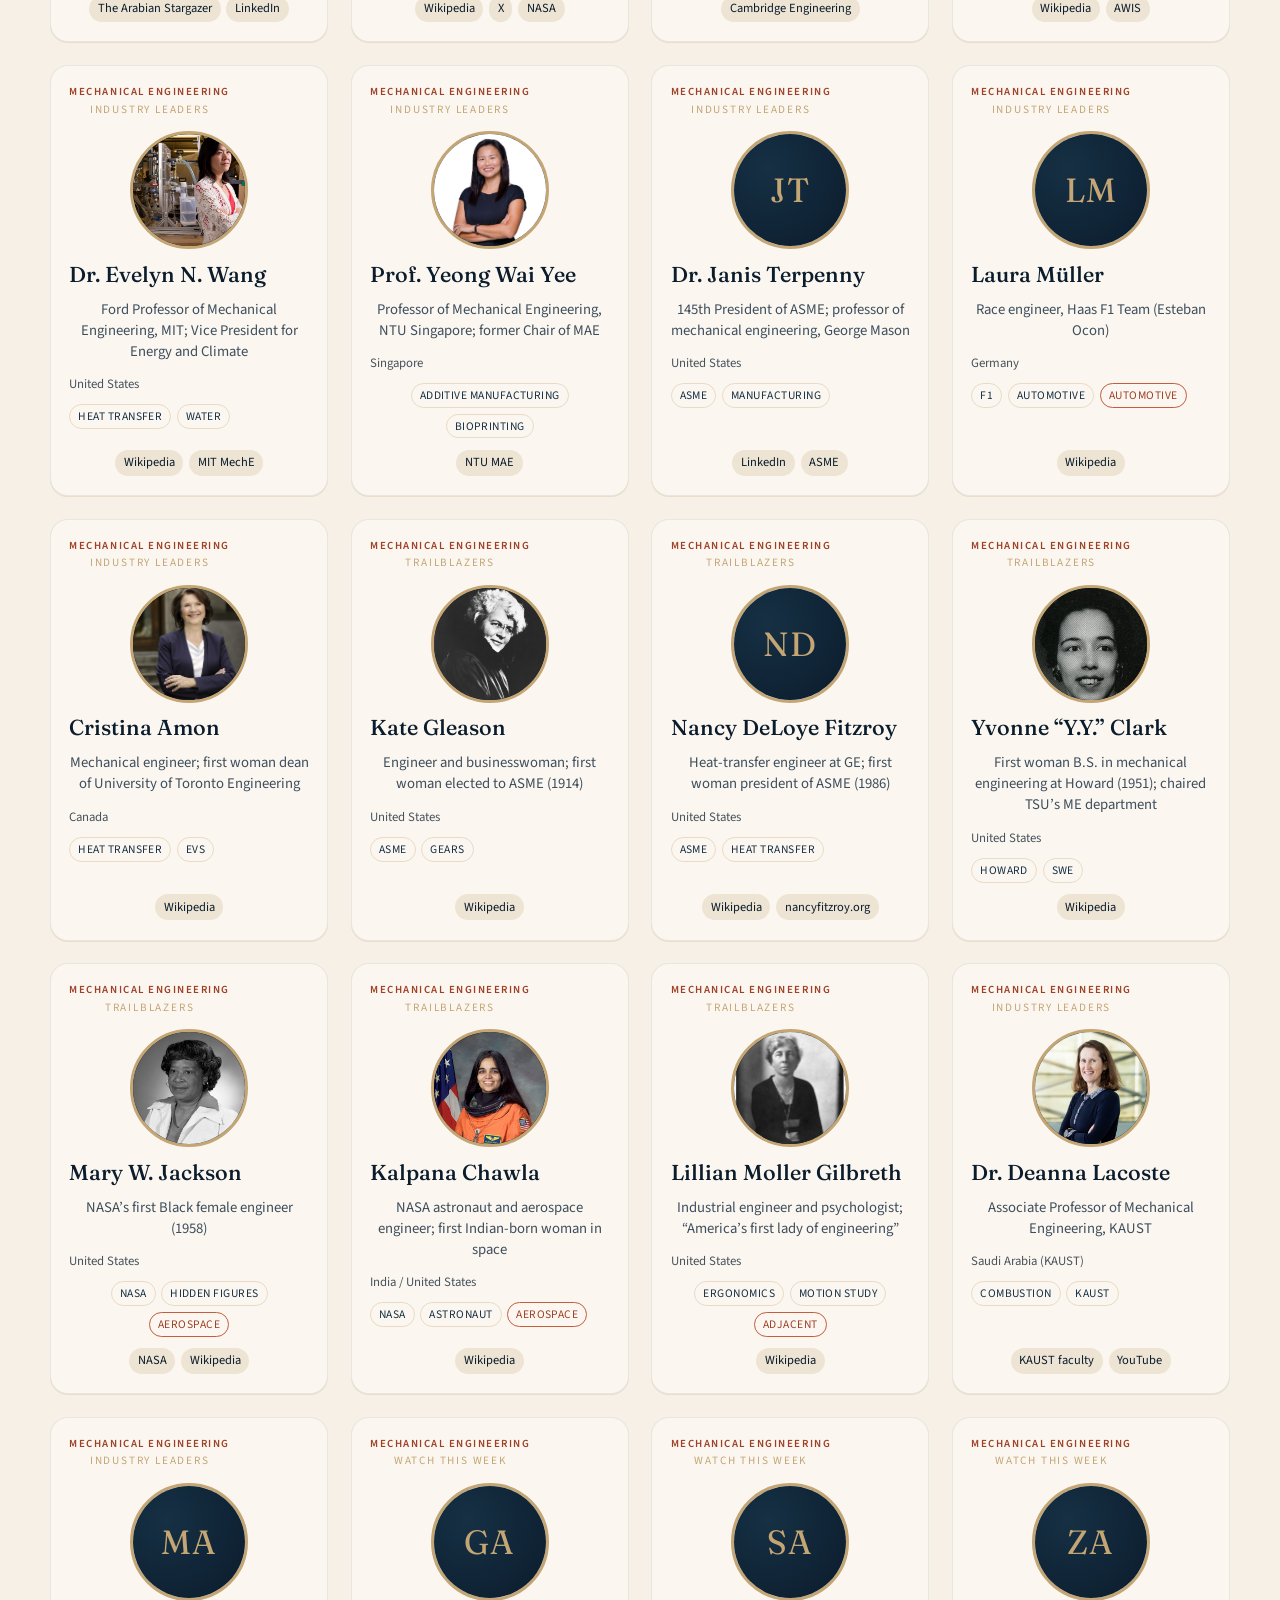
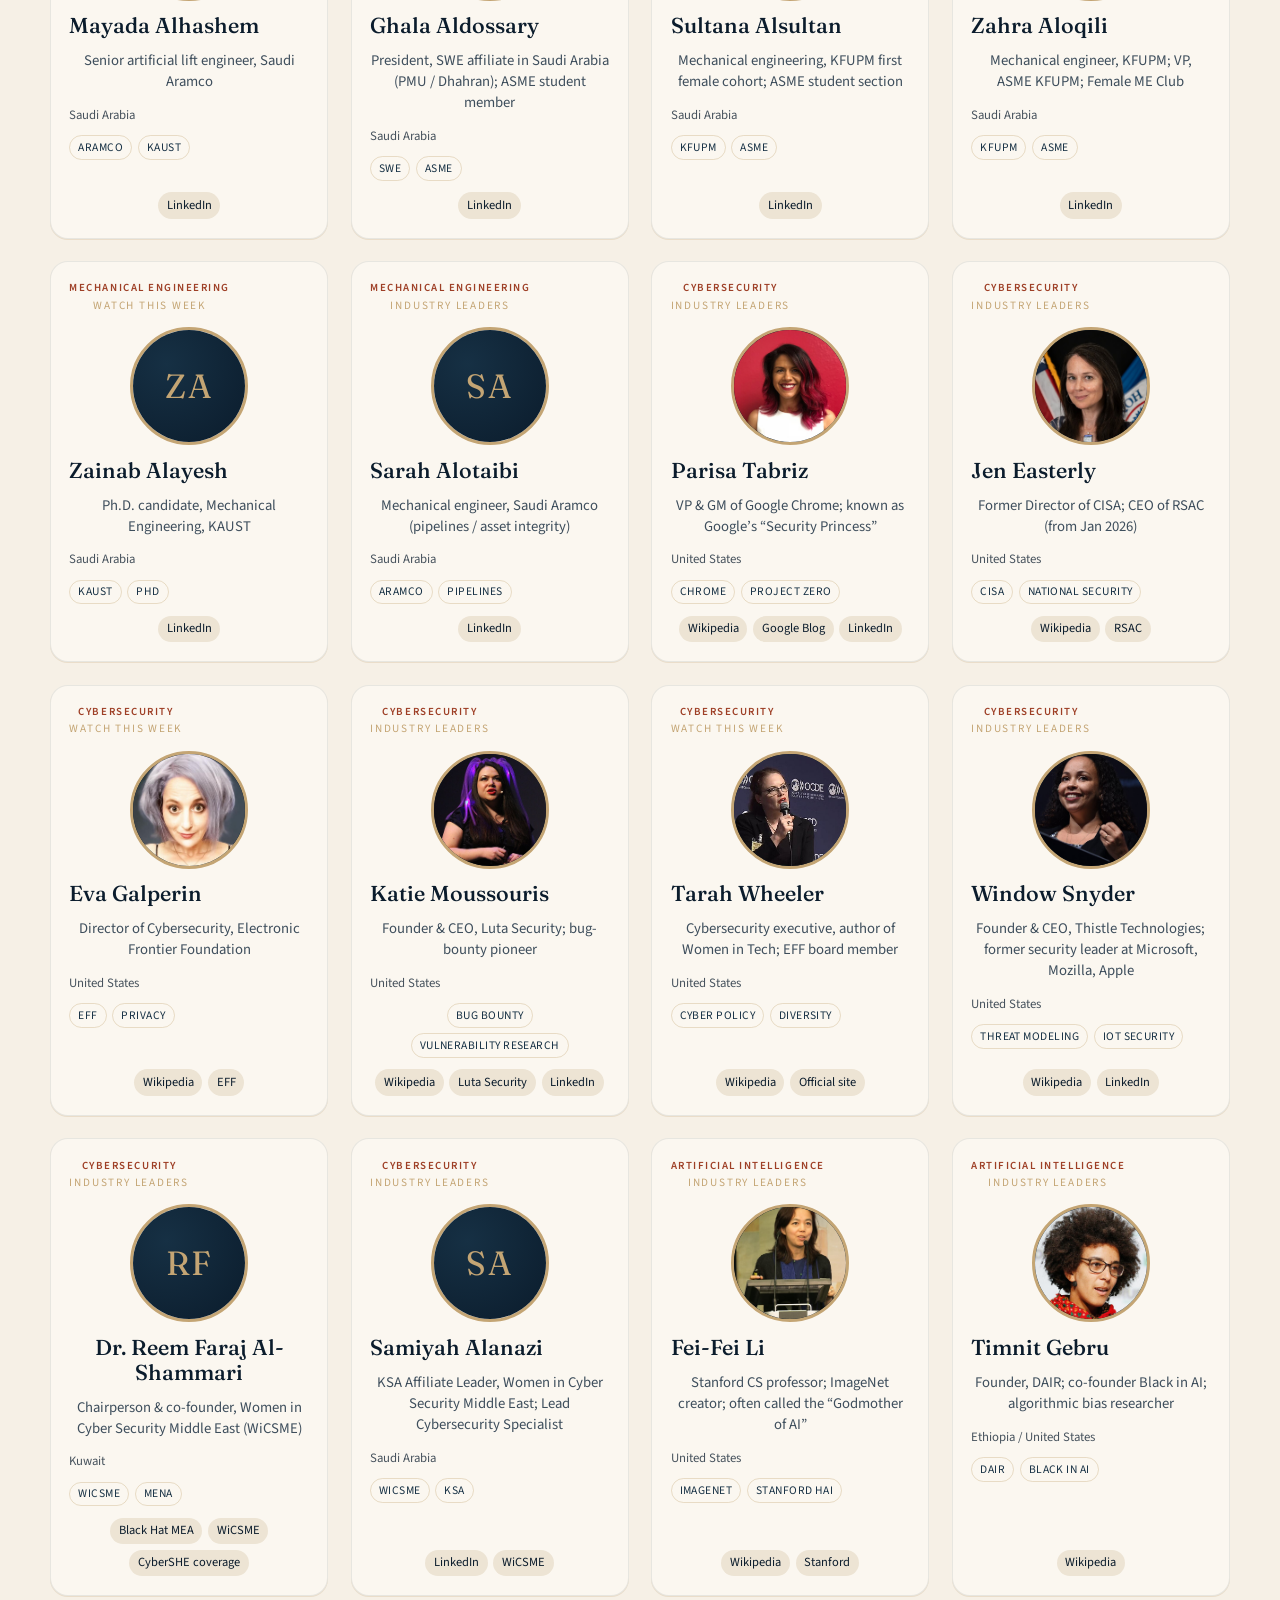
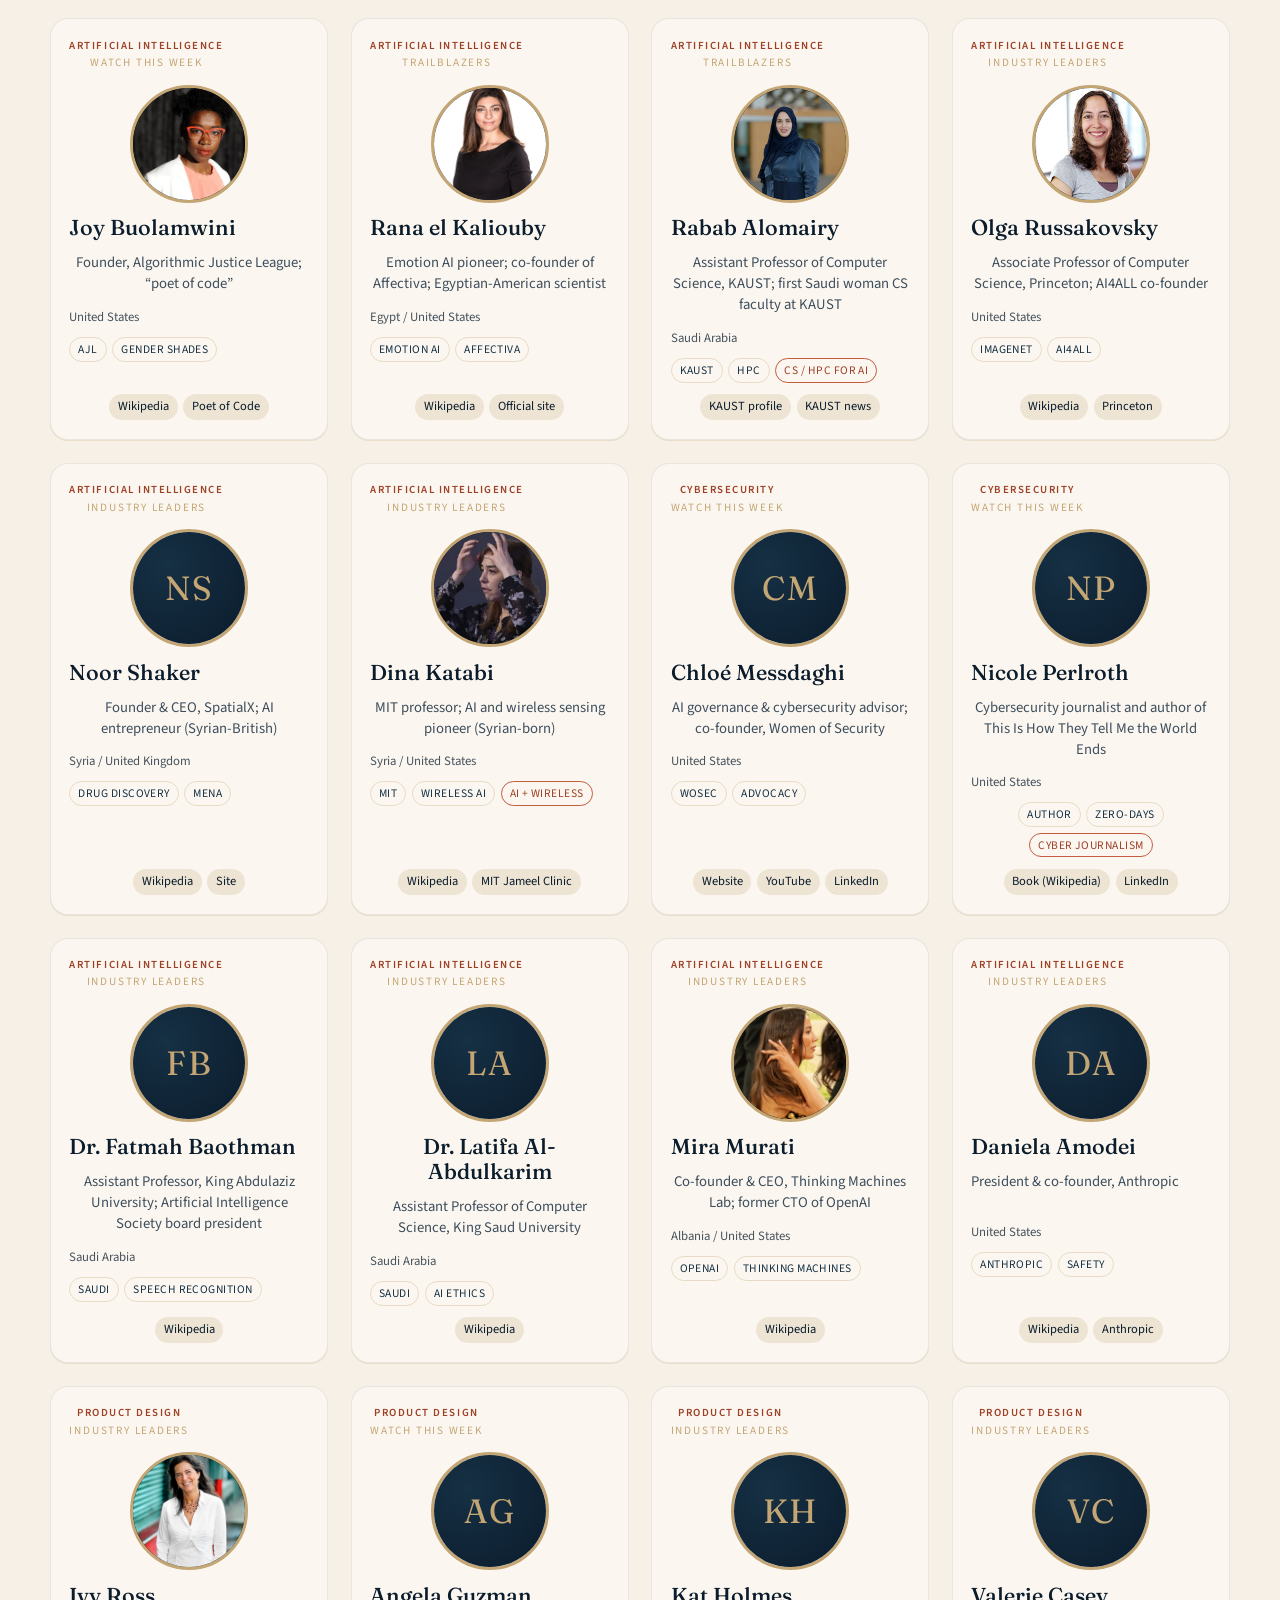
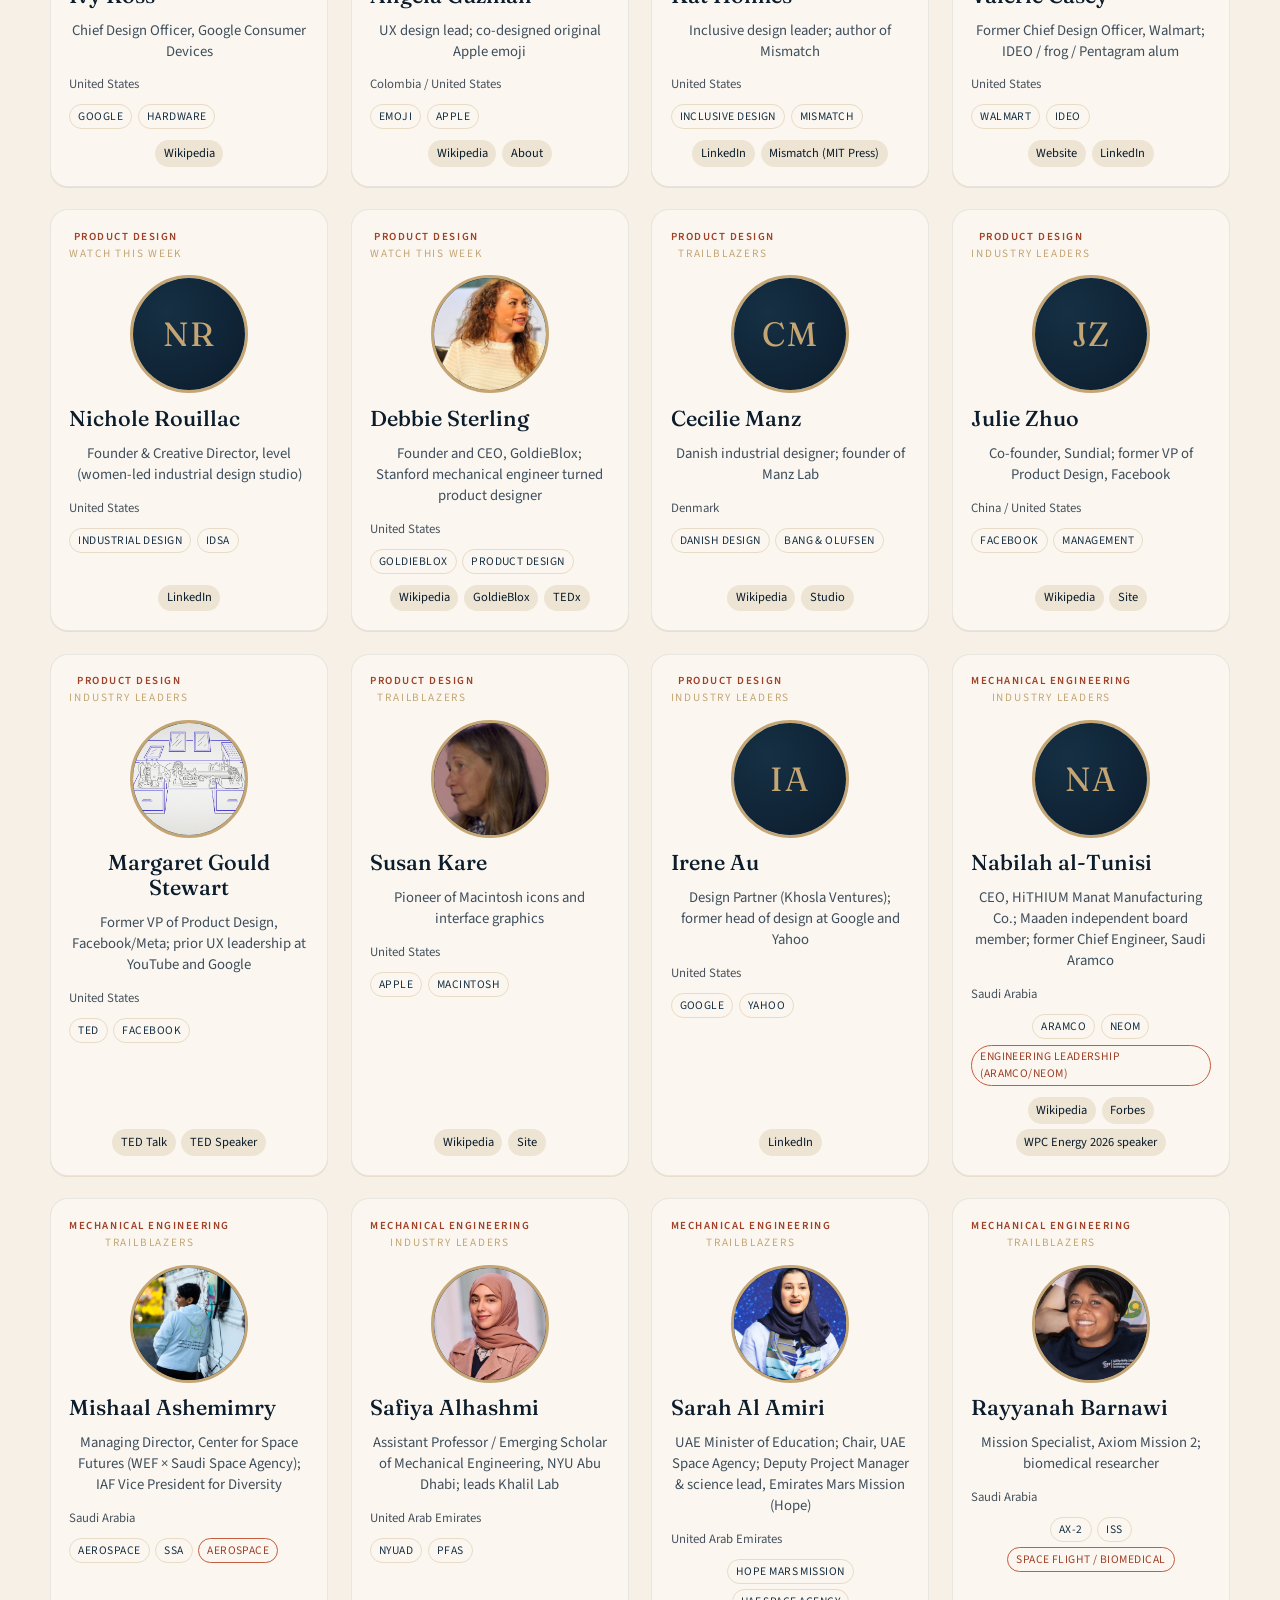
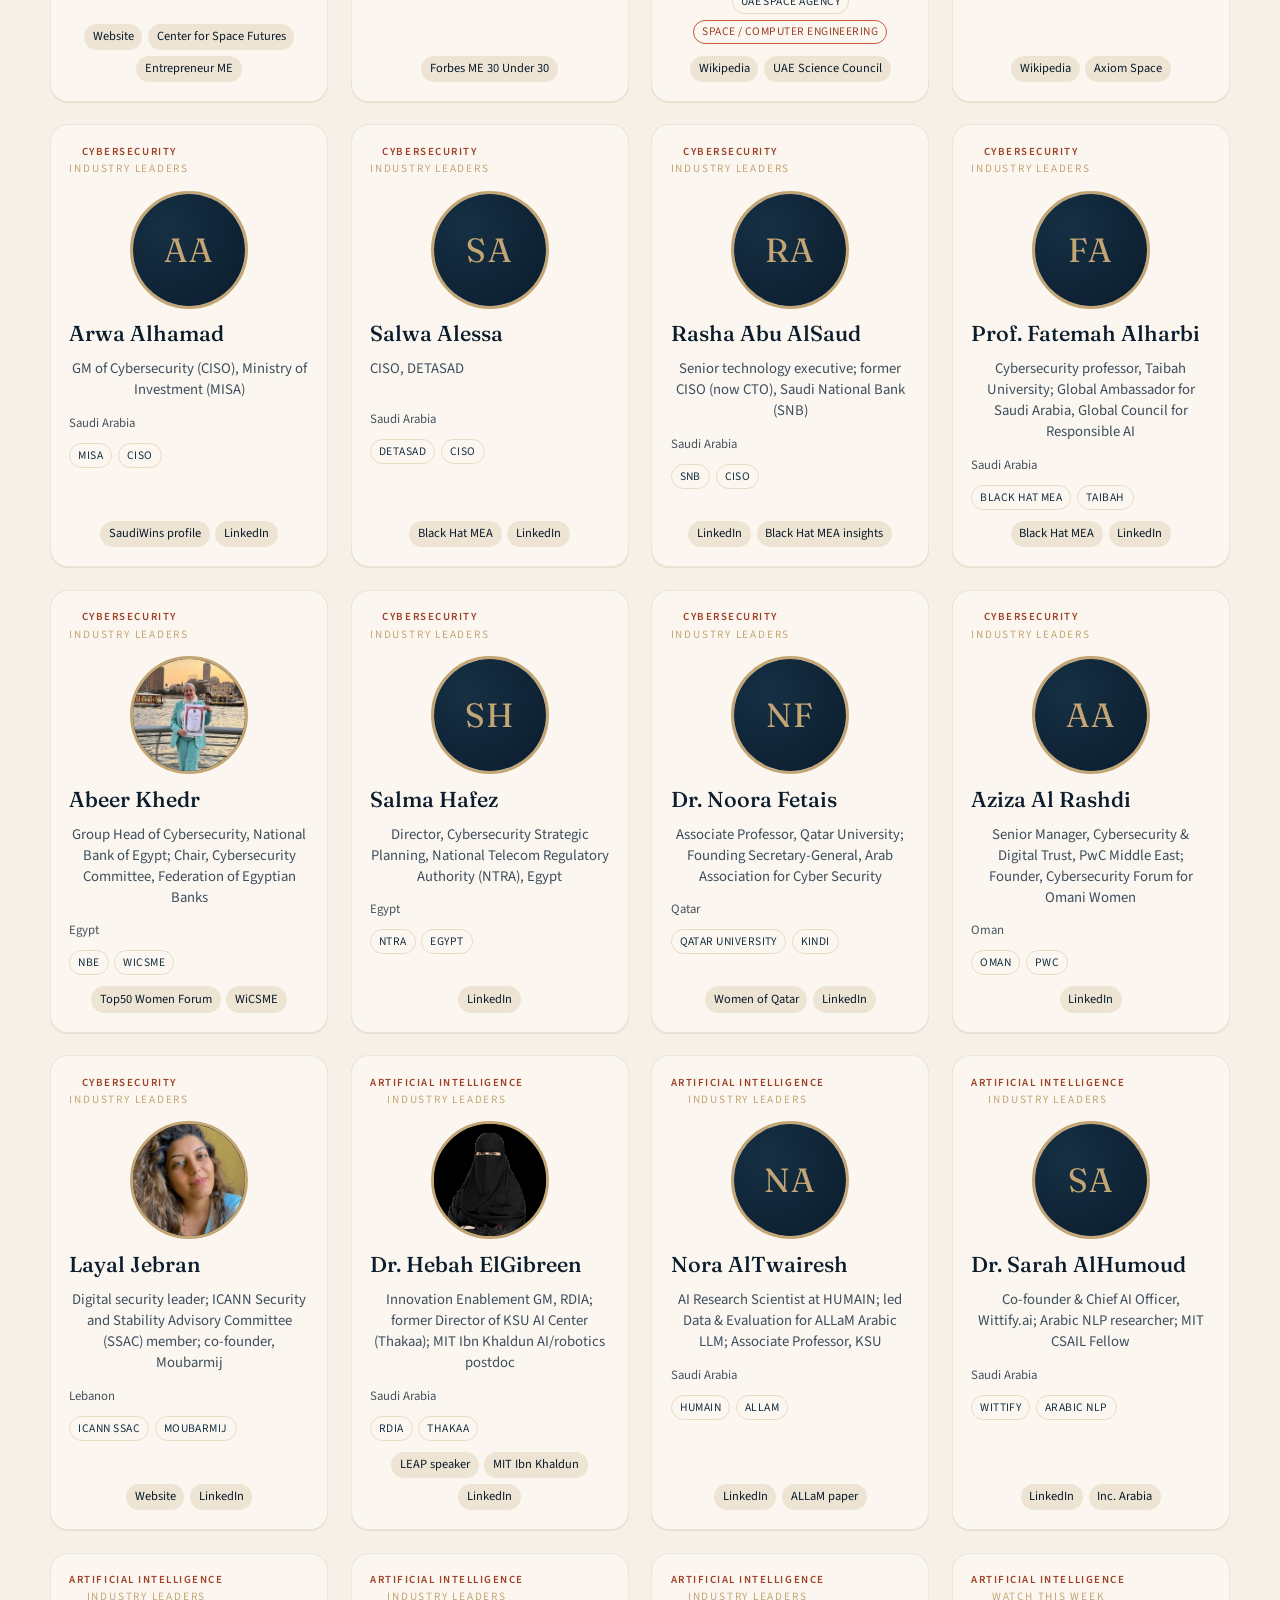
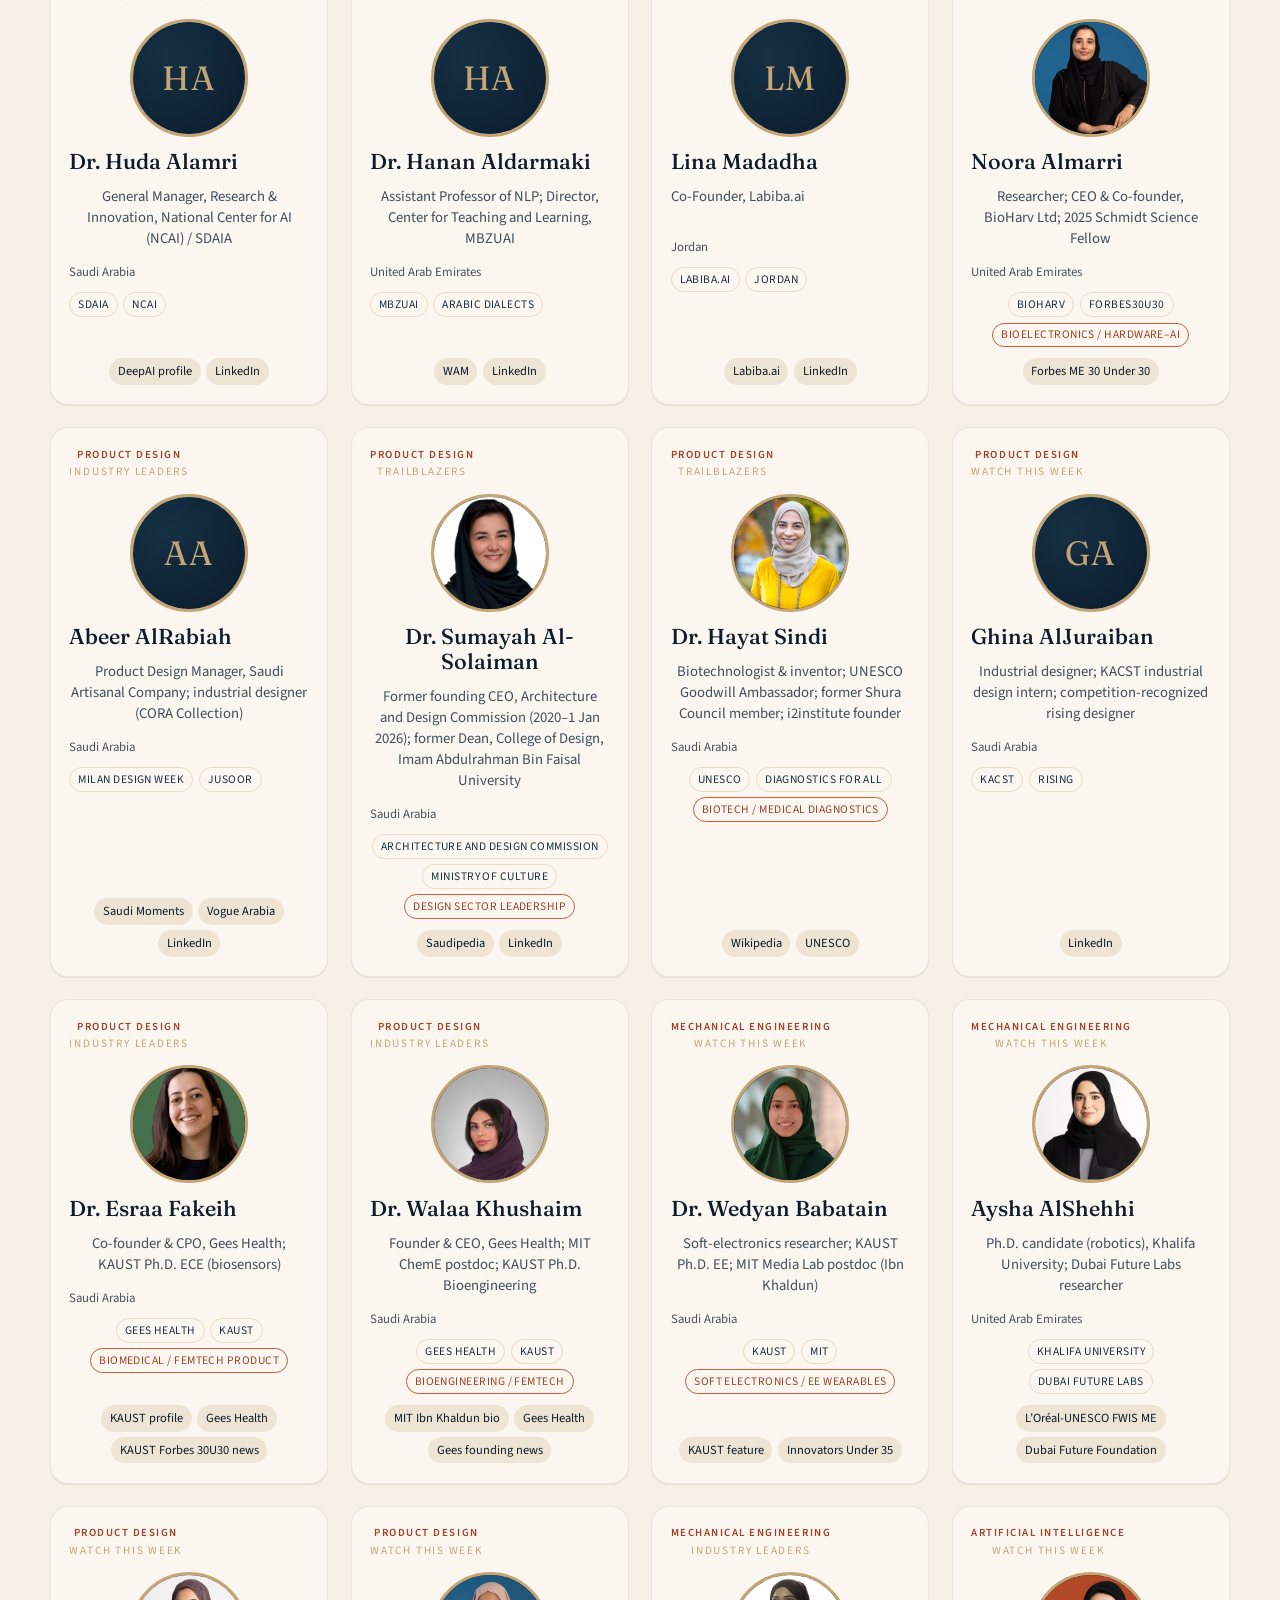
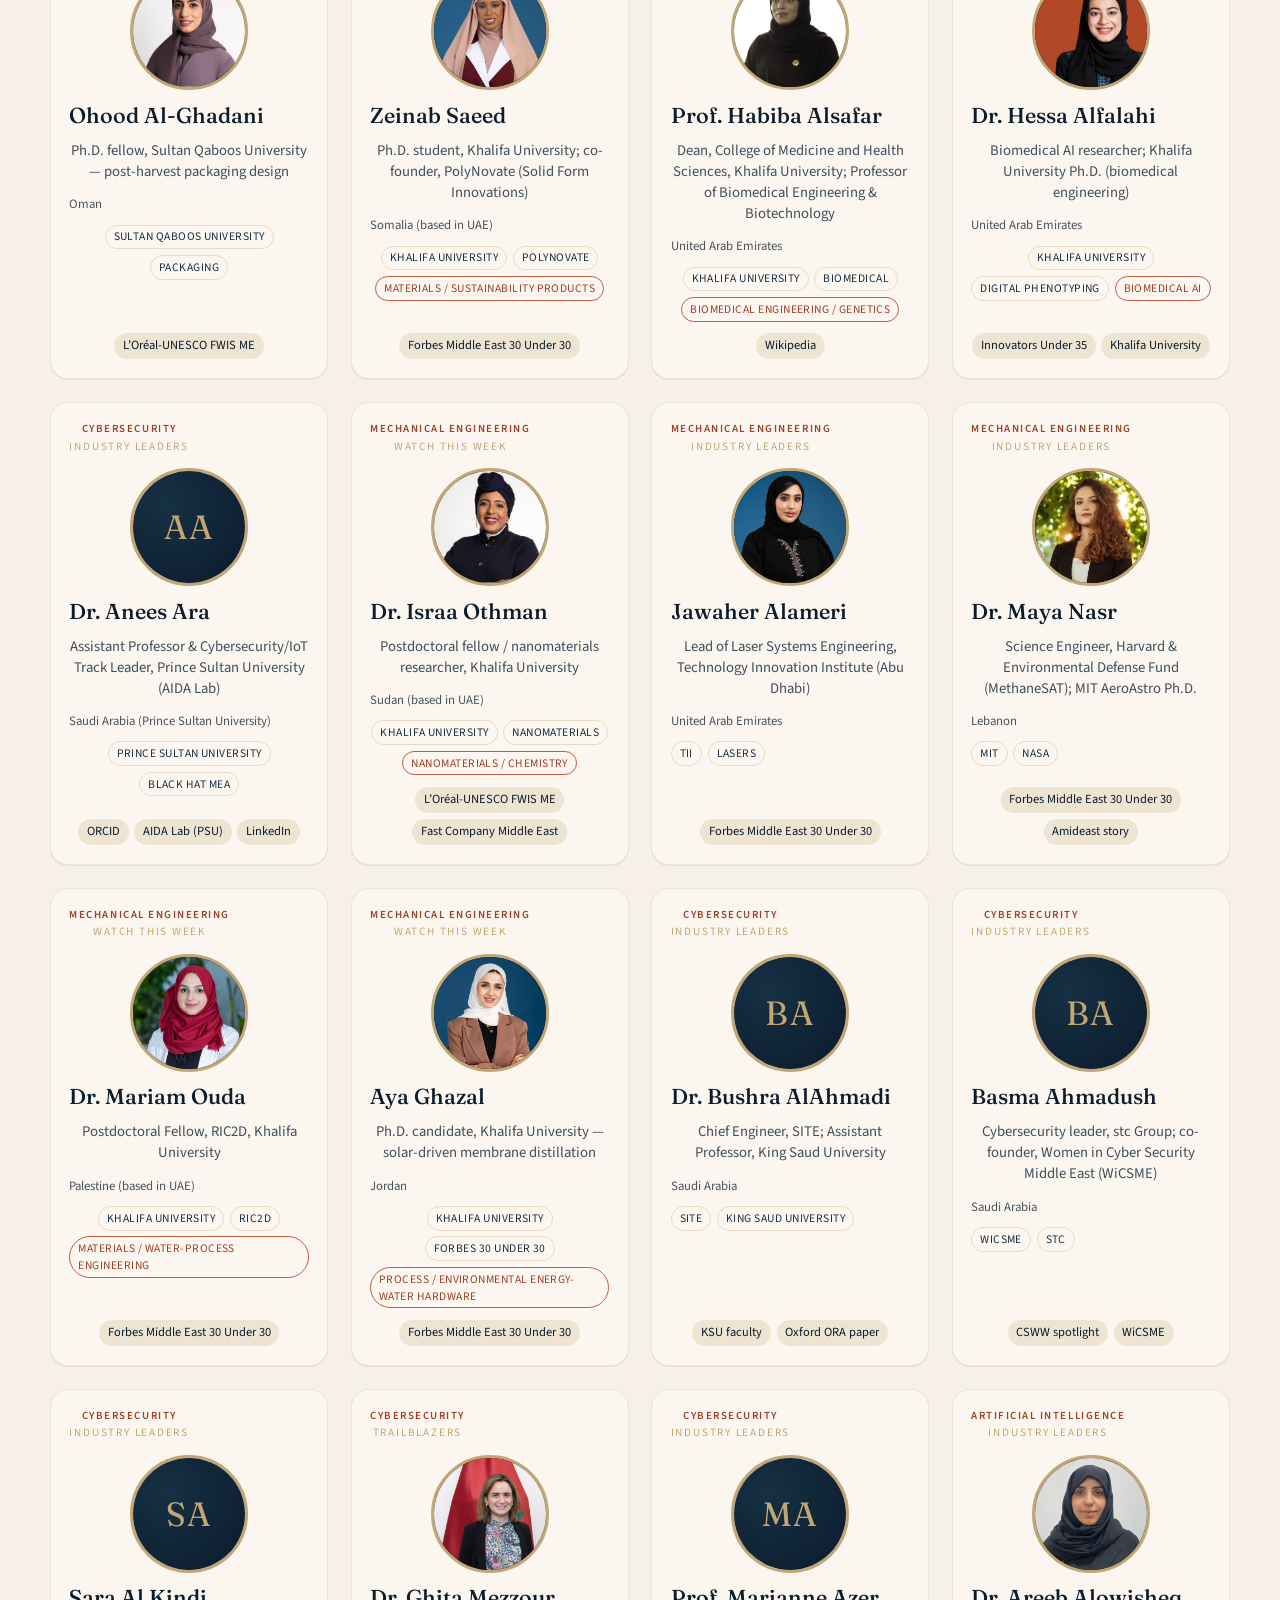
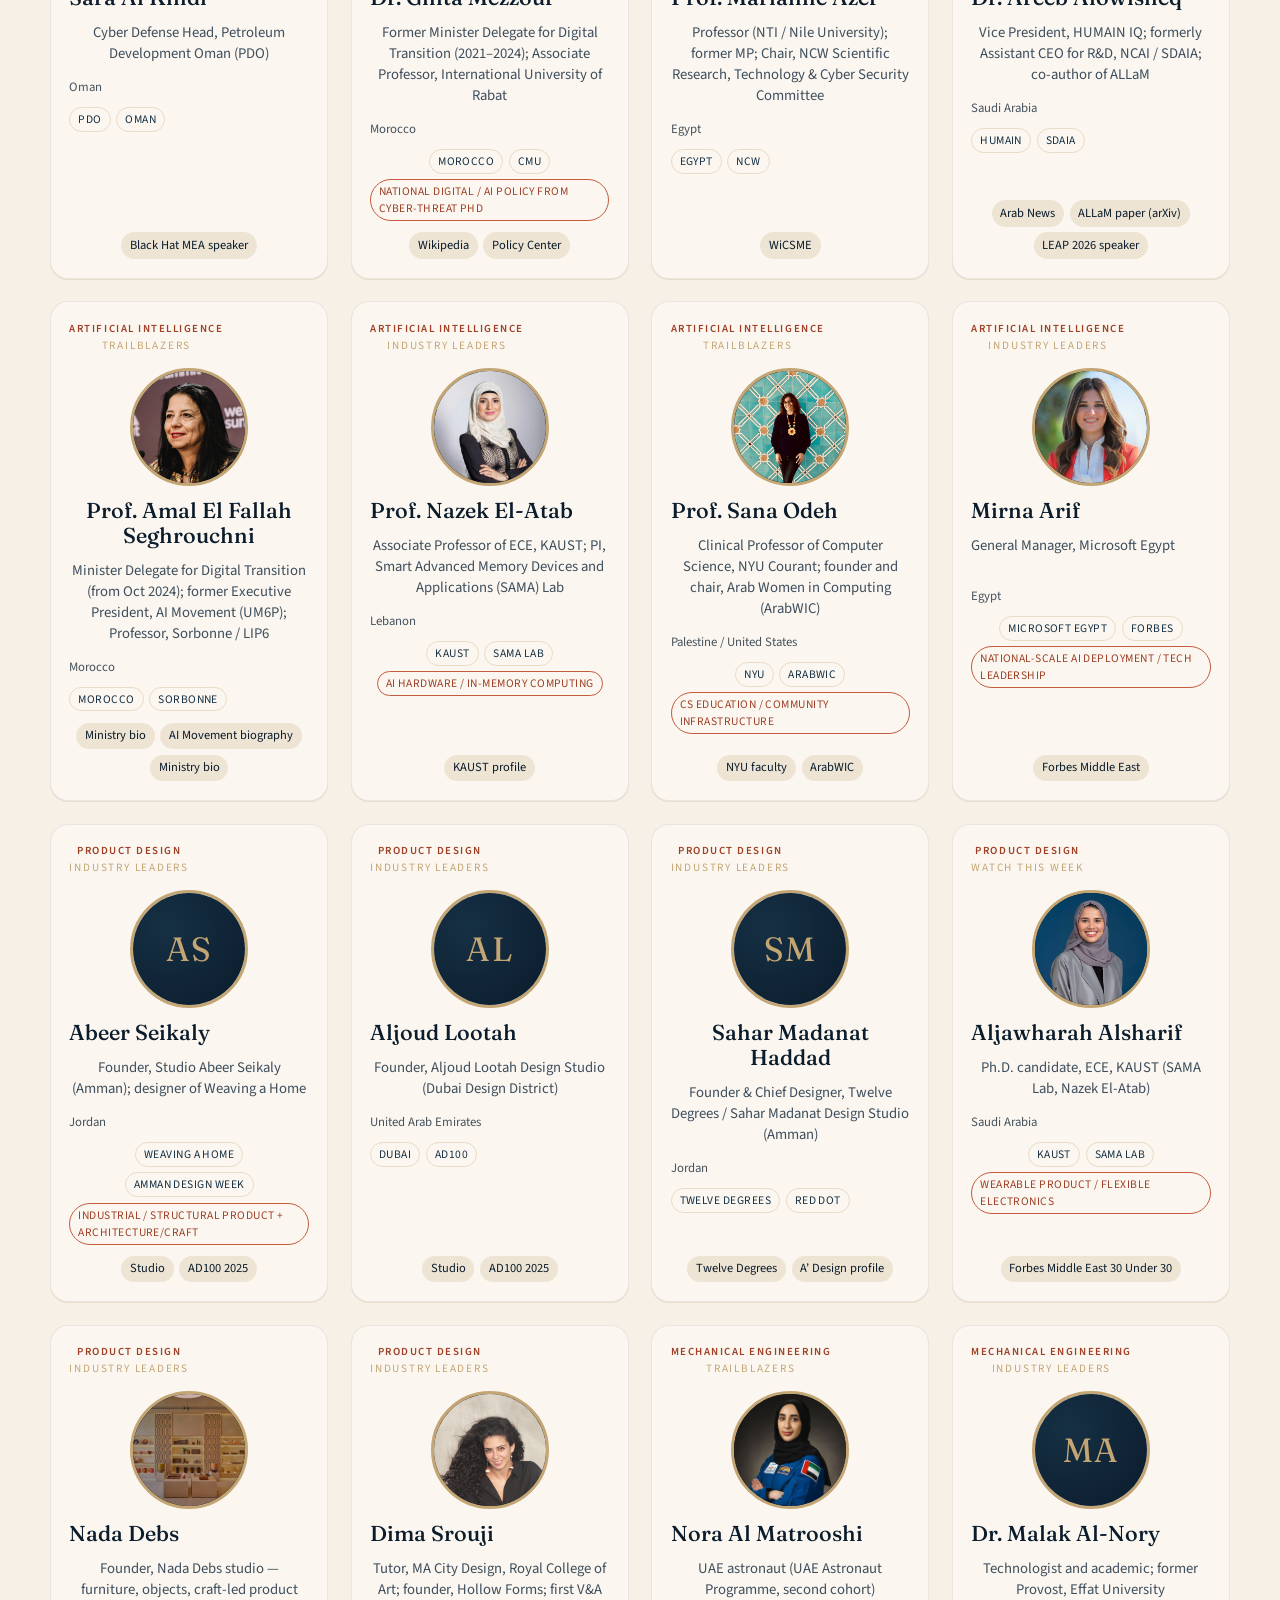
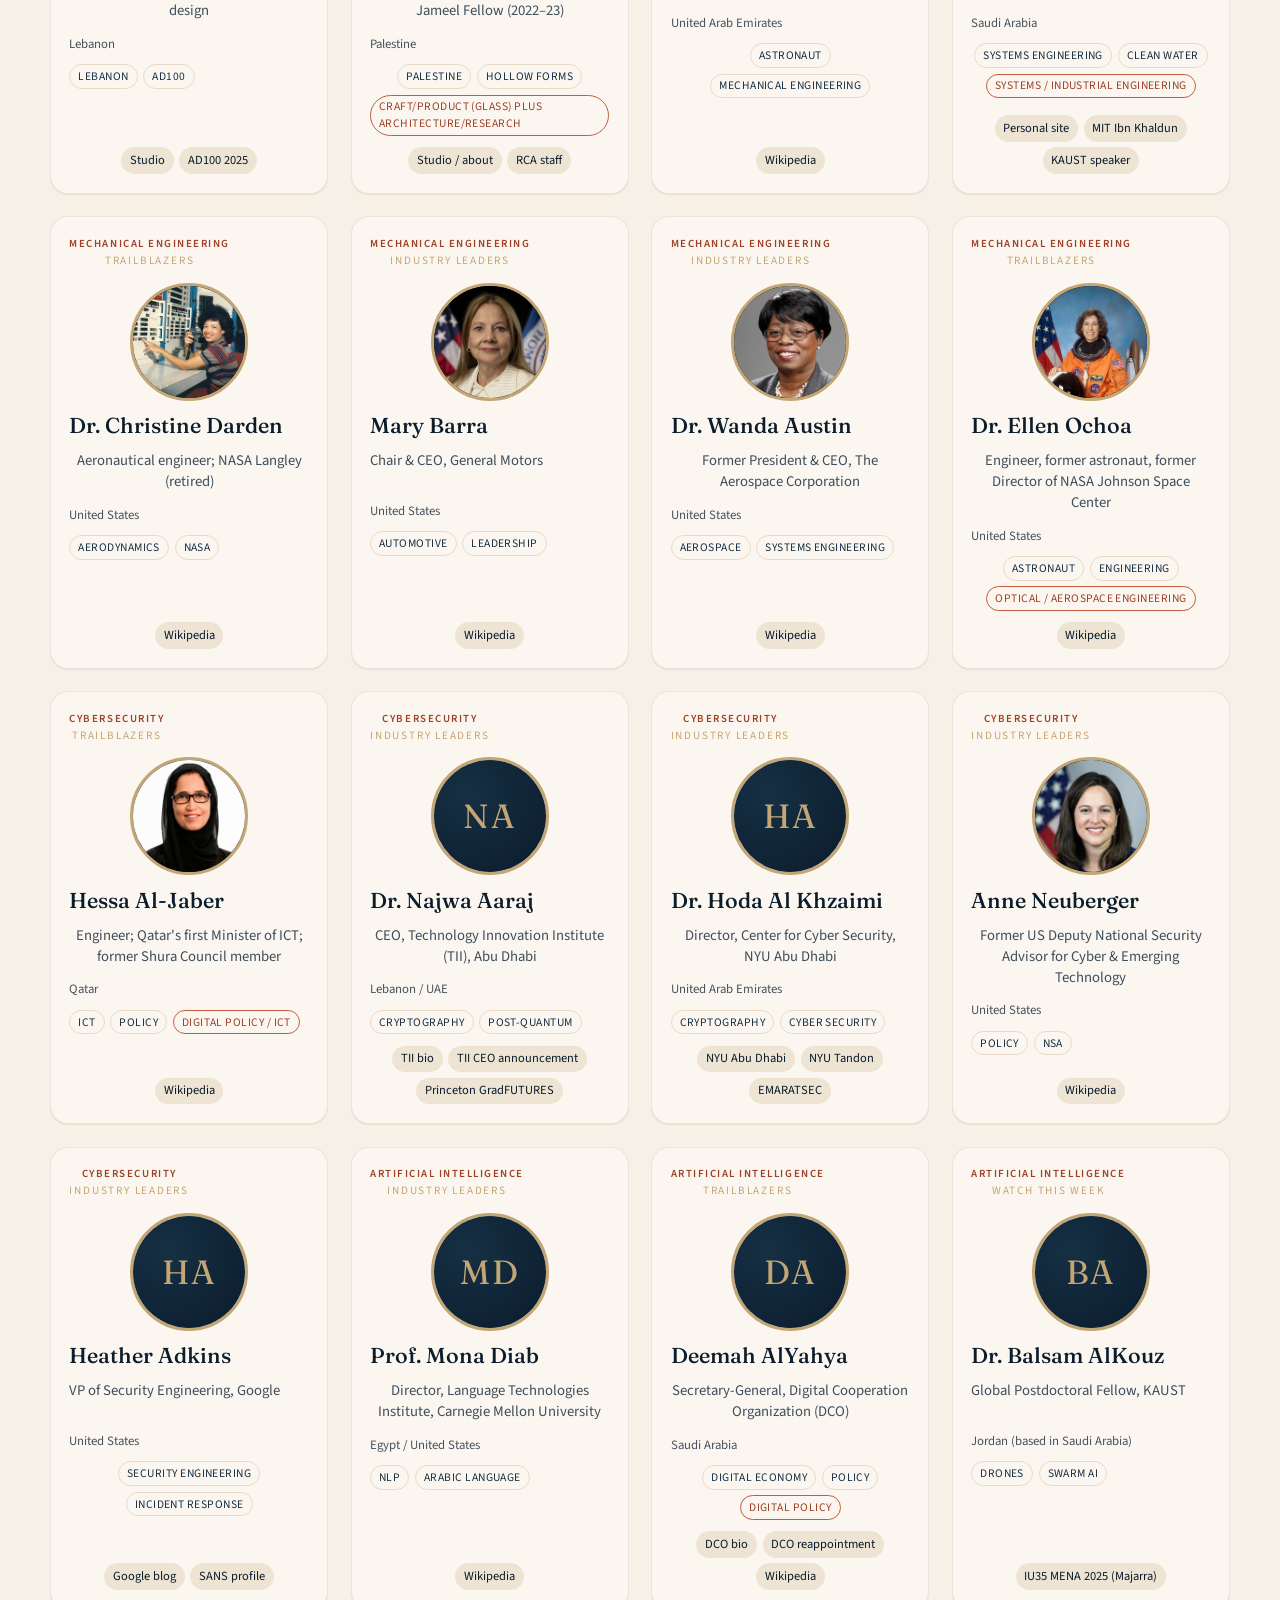
==== commit ff1f544f: "Go worldwide: remove Near home filter, add Marketing, Retail and IT domains (+23 verified profiles, " ====
--- a/index.html
+++ b/index.html
@@ -1,10 +1,18 @@
 <!DOCTYPE html>
 <html lang="en">
 <head>
+  <!-- Google tag (gtag.js) -->
+  <script async src="https://www.googletagmanager.com/gtag/js?id=G-Z5HC0FPC4L"></script>
+  <script>
+    window.dataLayer = window.dataLayer || [];
+    function gtag(){dataLayer.push(arguments);}
+    gtag('js', new Date());
+    gtag('config', 'G-Z5HC0FPC4L');
+  </script>
   <meta charset="utf-8">
   <meta name="viewport" content="width=device-width, initial-scale=1">
-  <title>She Builds the World — Role models in engineering, security, AI &amp; design</title>
-  <meta name="description" content="A starter gallery of public profiles of women in mechanical engineering, cybersecurity, artificial intelligence, and product design — mini-CVs a girl can look up.">
+  <title>She Builds the World — Women role models in engineering, security, AI, design, marketing, retail &amp; IT</title>
+  <meta name="description" content="A starter gallery of public profiles of women in mechanical engineering, cybersecurity, artificial intelligence, product design, marketing, retail, and IT from around the world — mini-CVs a girl can look up.">
   <link rel="preconnect" href="https://fonts.googleapis.com">
   <link rel="preconnect" href="https://fonts.gstatic.com" crossorigin>
   <link href="https://fonts.googleapis.com/css2?family=Fraunces:ital,opsz,wght@0,9..144,400;0,9..144,500;0,9..144,600;1,9..144,400;1,9..144,500&family=Source+Sans+3:ital,wght@0,400;0,600;1,400&display=swap" rel="stylesheet">
@@ -23,13 +31,13 @@
       </g>
     </svg>
     <div class="wrap">
-      <p class="kicker"><span>Vol. II · Riyadh</span><span>Engineering · Security · AI · Design</span><span>Public profiles</span></p>
+      <p class="kicker"><span>Vol. II · Riyadh</span><span>Engineering · Security · AI · Design · Marketing · Retail · IT</span><span>Public profiles</span></p>
       <h1>She builds <em>the world.</em></h1>
-      <p class="lede">These are public profiles of women in mechanical engineering, cybersecurity, artificial intelligence, and product design — people a girl can look up, watch, read about, and grow toward. This refresh expands Africa and Asia alongside Near home (Saudi/MENA) leaders — mini-CVs, not mythology.</p>
+      <p class="lede">These are public profiles of women in mechanical engineering, cybersecurity, artificial intelligence, product design, marketing, retail, and information technology — people a girl can look up, watch, read about, and grow toward. Leaders from every region of the world, from the Gulf and Africa to Asia, Europe, and the Americas — mini-CVs, not mythology.</p>
       <p class="disclaimer">A starter gallery of public role models — not an exhaustive ranking.</p>
-      <p class="updated">Last updated: <time datetime="2026-11-05">5 Nov 2026</time></p>
+      <p class="updated">Last updated: <time datetime="2026-11-21">21 Nov 2026</time></p>
       <div class="hero-rule">
-        <span><strong id="hero-count">166</strong> people across four domains · portraits from official public sources</span>
+        <span><strong id="hero-count">189</strong> people across seven domains · portraits from official public sources</span>
         <span>For a young builder in the making</span>
       </div>
     </div>
@@ -44,13 +52,15 @@
           <button class="chip chip-domain" type="button" data-domain="cybersecurity" aria-pressed="false">Cybersecurity</button>
           <button class="chip chip-domain" type="button" data-domain="ai" aria-pressed="false">Artificial Intelligence</button>
           <button class="chip chip-domain" type="button" data-domain="product-design" aria-pressed="false">Product Design</button>
+          <button class="chip chip-domain" type="button" data-domain="marketing" aria-pressed="false">Marketing</button>
+          <button class="chip chip-domain" type="button" data-domain="retail" aria-pressed="false">Retail</button>
+          <button class="chip chip-domain" type="button" data-domain="it" aria-pressed="false">Information Technology</button>
         </div>
         <div class="chips chips-group" role="group" aria-label="Filter by group">
           <button class="chip chip-group chip-secondary" type="button" data-filter="all" aria-pressed="true">All</button>
           <button class="chip chip-group chip-secondary" type="button" data-filter="watch" aria-pressed="false">Watch this week</button>
           <button class="chip chip-group chip-secondary" type="button" data-filter="industry" aria-pressed="false">Industry leaders</button>
           <button class="chip chip-group chip-secondary" type="button" data-filter="trail" aria-pressed="false">Trailblazers</button>
-          <button class="chip chip-group chip-secondary" type="button" data-filter="home" aria-pressed="false">Near home (Saudi/MENA)</button>
         </div>
       </div>
       <div class="toolbar-side">
@@ -90,7 +100,7 @@
   <footer>
     <div class="wrap">
       <h2>Communities she can join</h2>
-      <p class="foot-note">Clubs, societies, and programs — many with student tracks — across engineering, cybersecurity, AI, and product design.</p>
+      <p class="foot-note">Clubs, societies, and programs — many with student tracks — across engineering, cybersecurity, AI, product design, marketing, retail, and IT.</p>
       <nav class="communities" aria-label="Communities">
         <a href="https://swe.org/" target="_blank" rel="noopener noreferrer">SWE</a>
         <a href="https://swe.org/outreach/swenext/" target="_blank" rel="noopener noreferrer">SWENext</a>
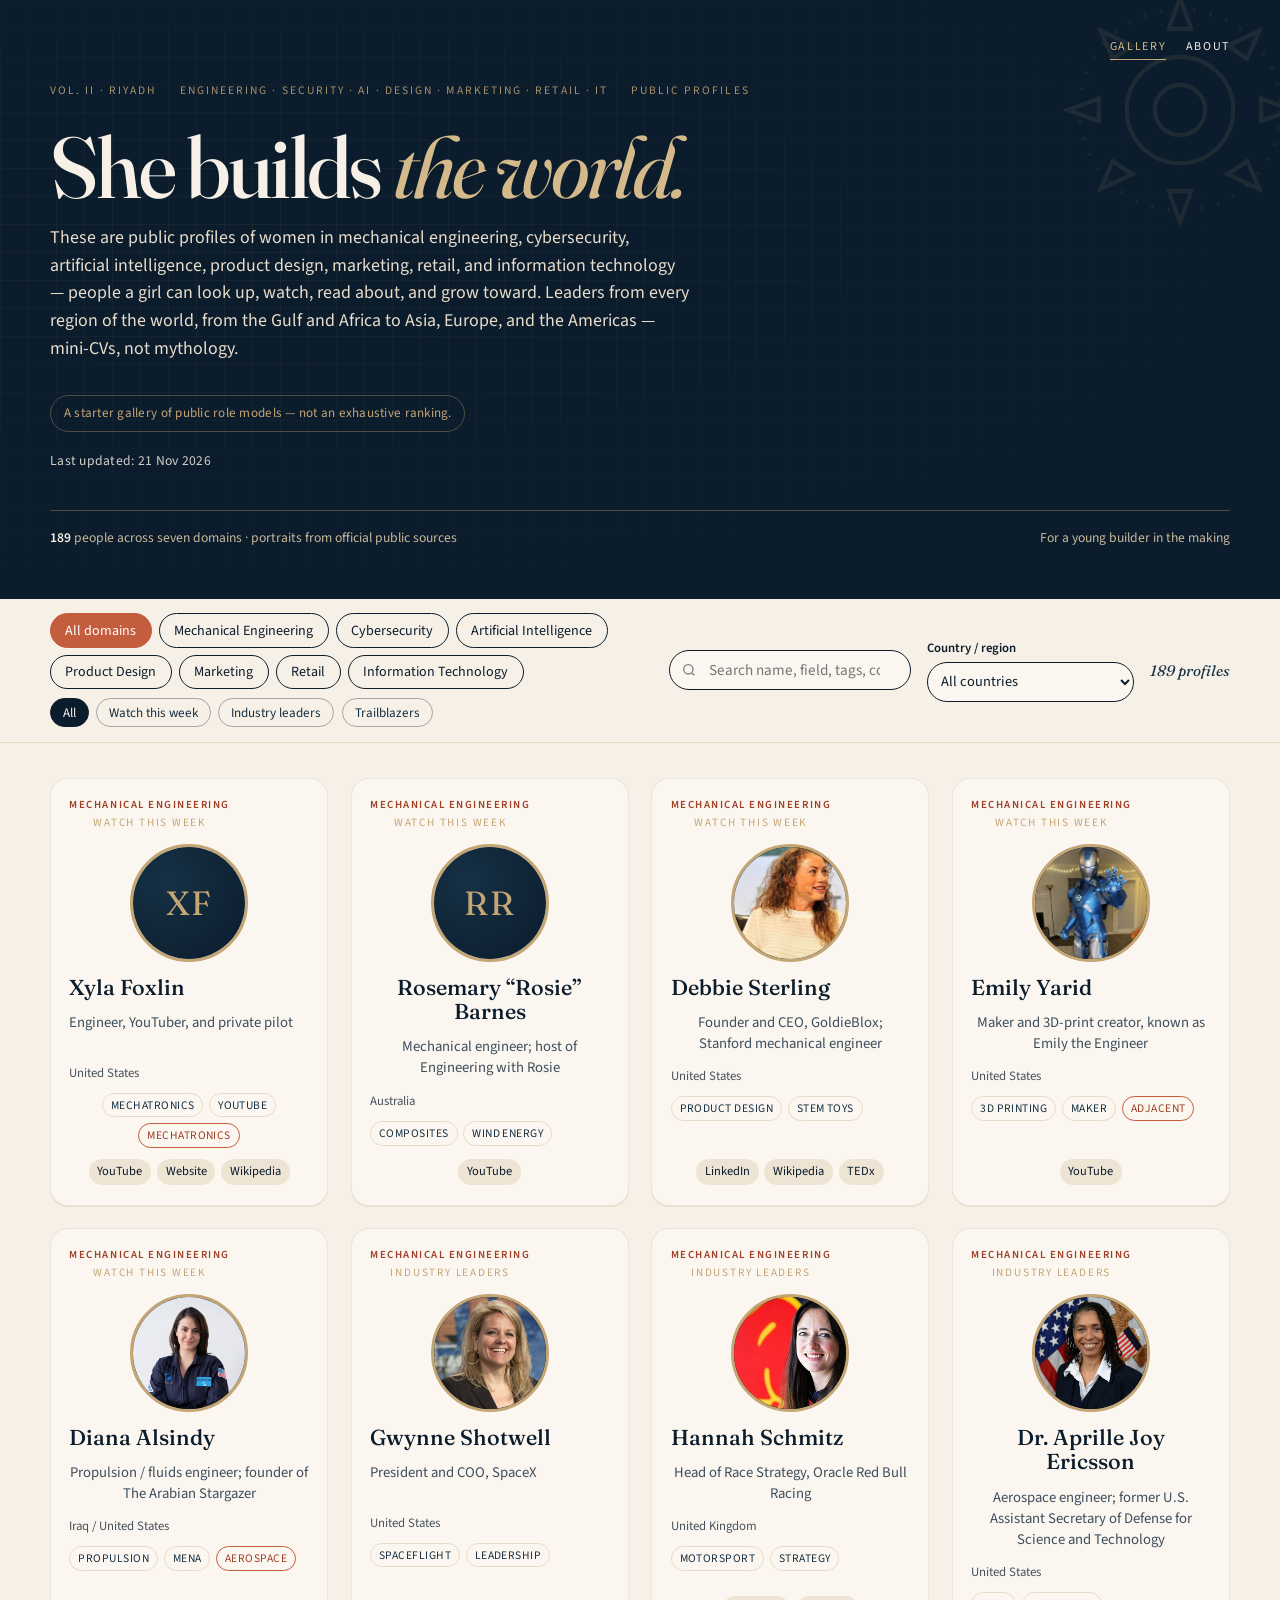
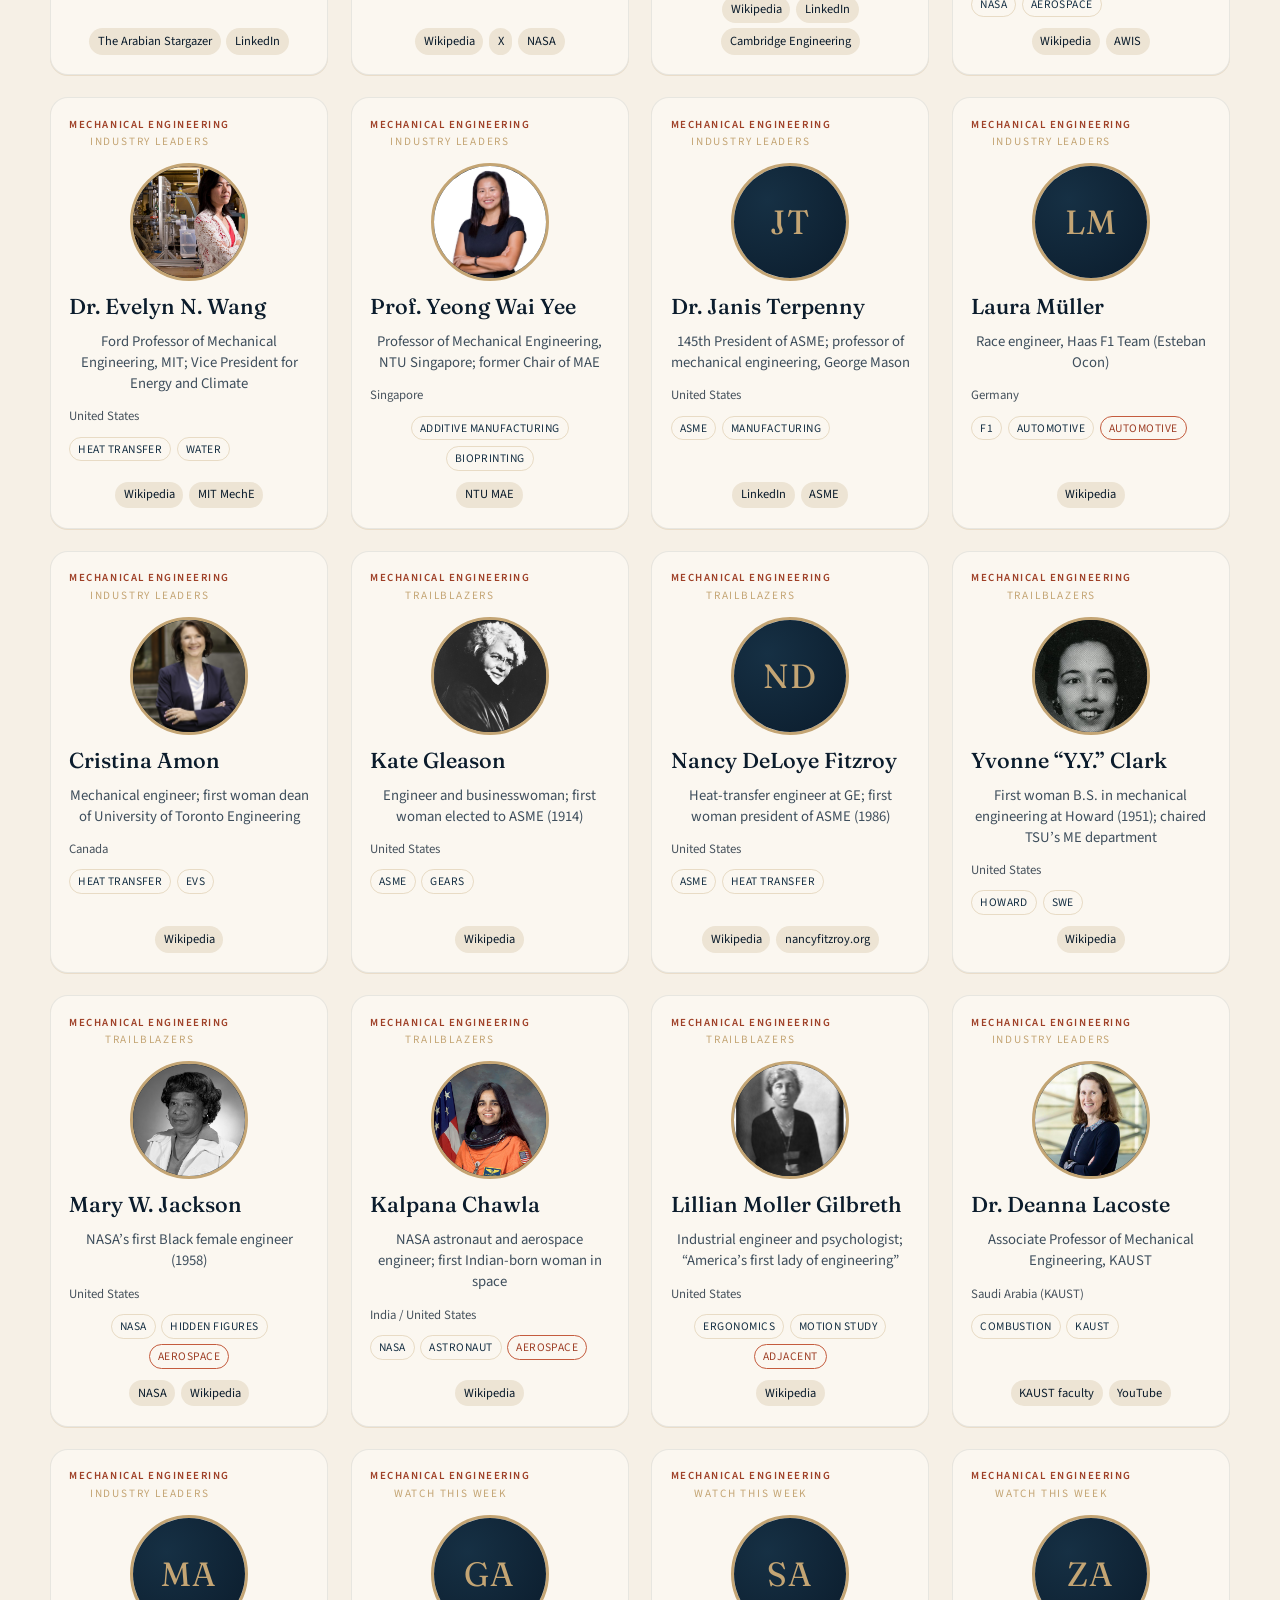
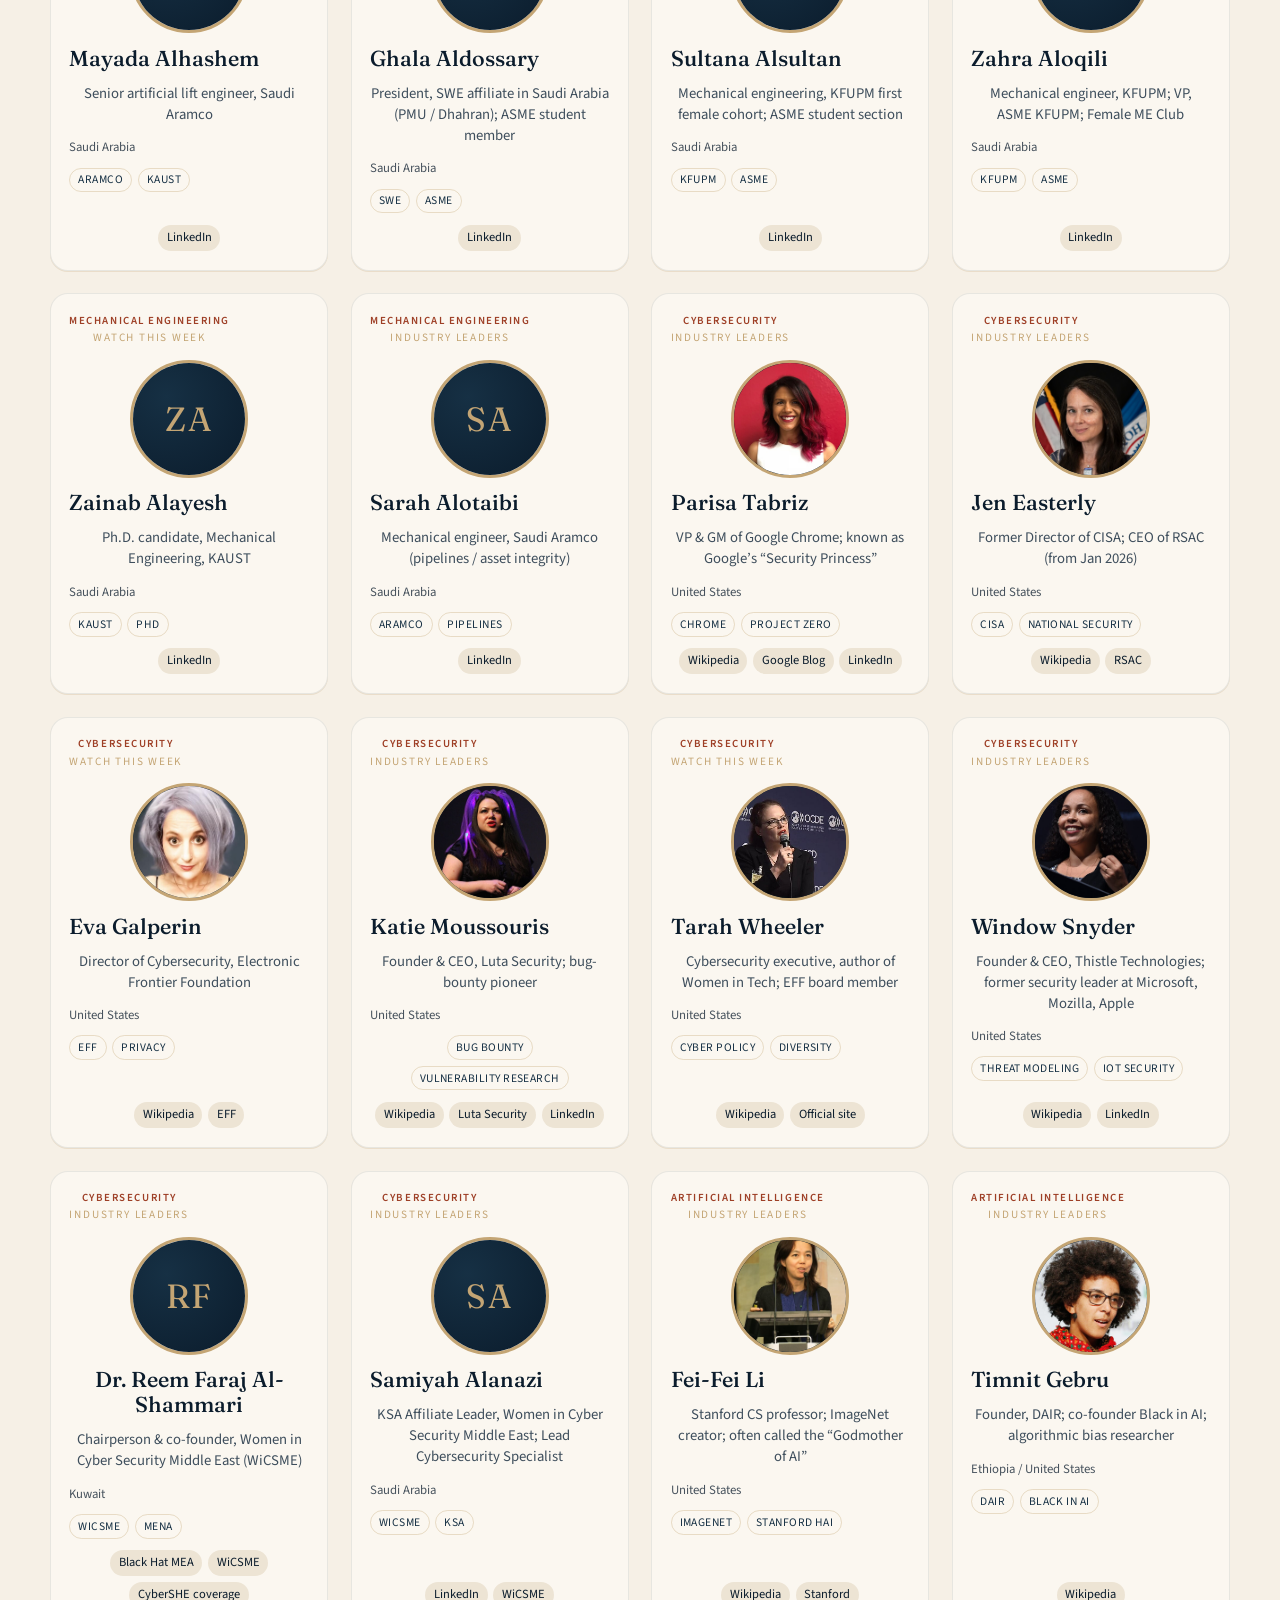
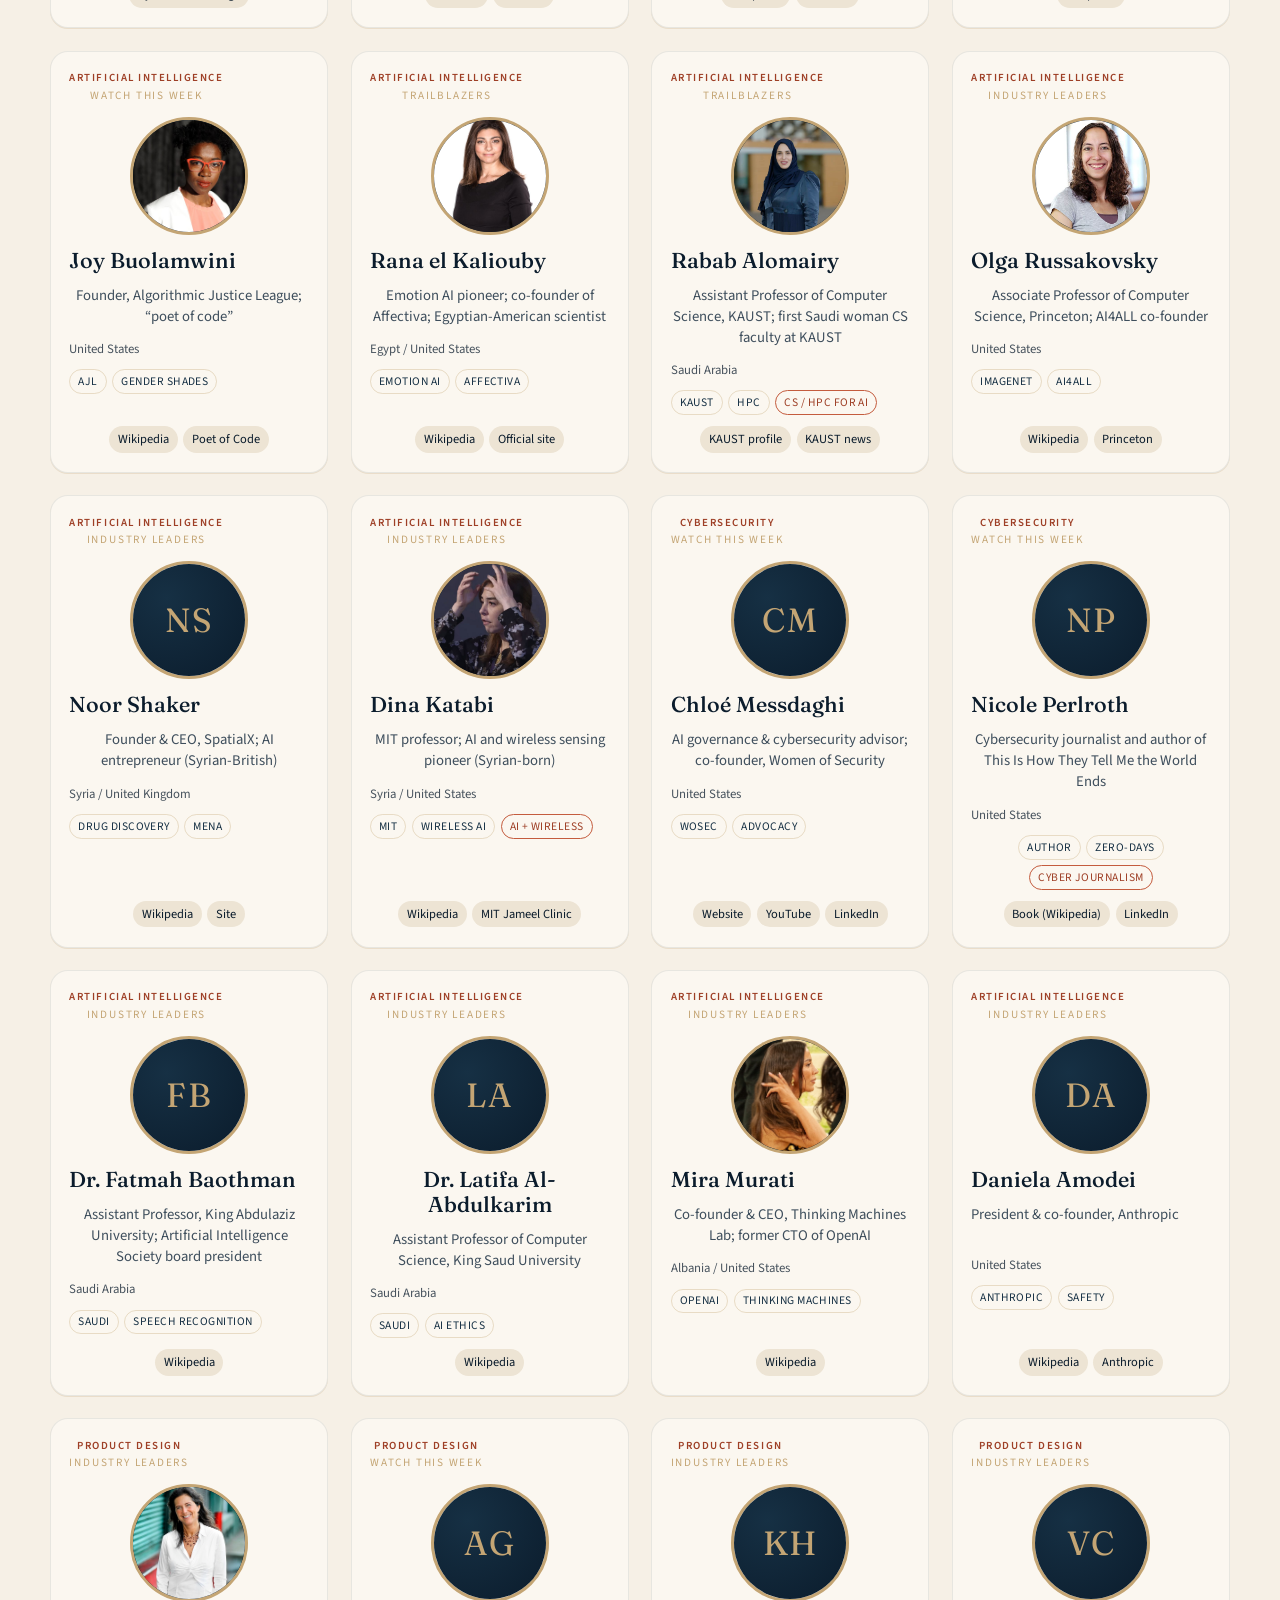
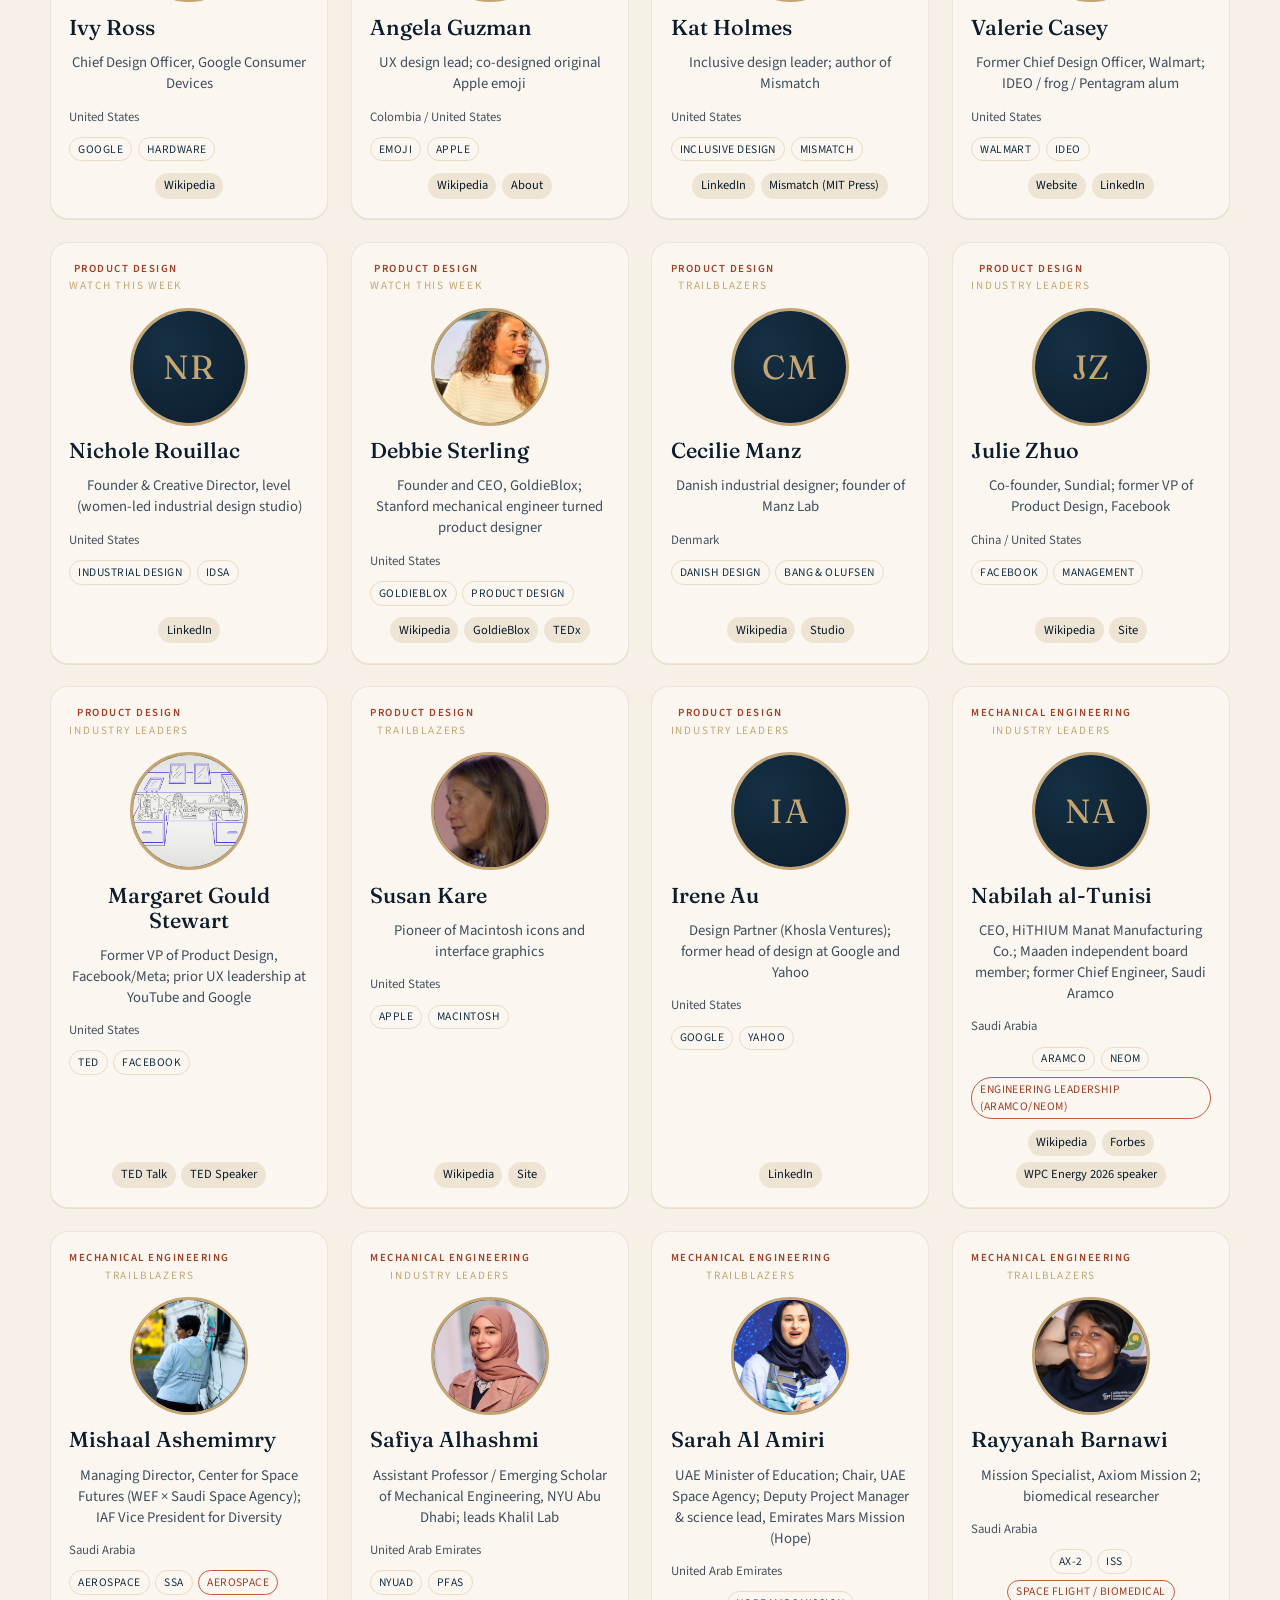
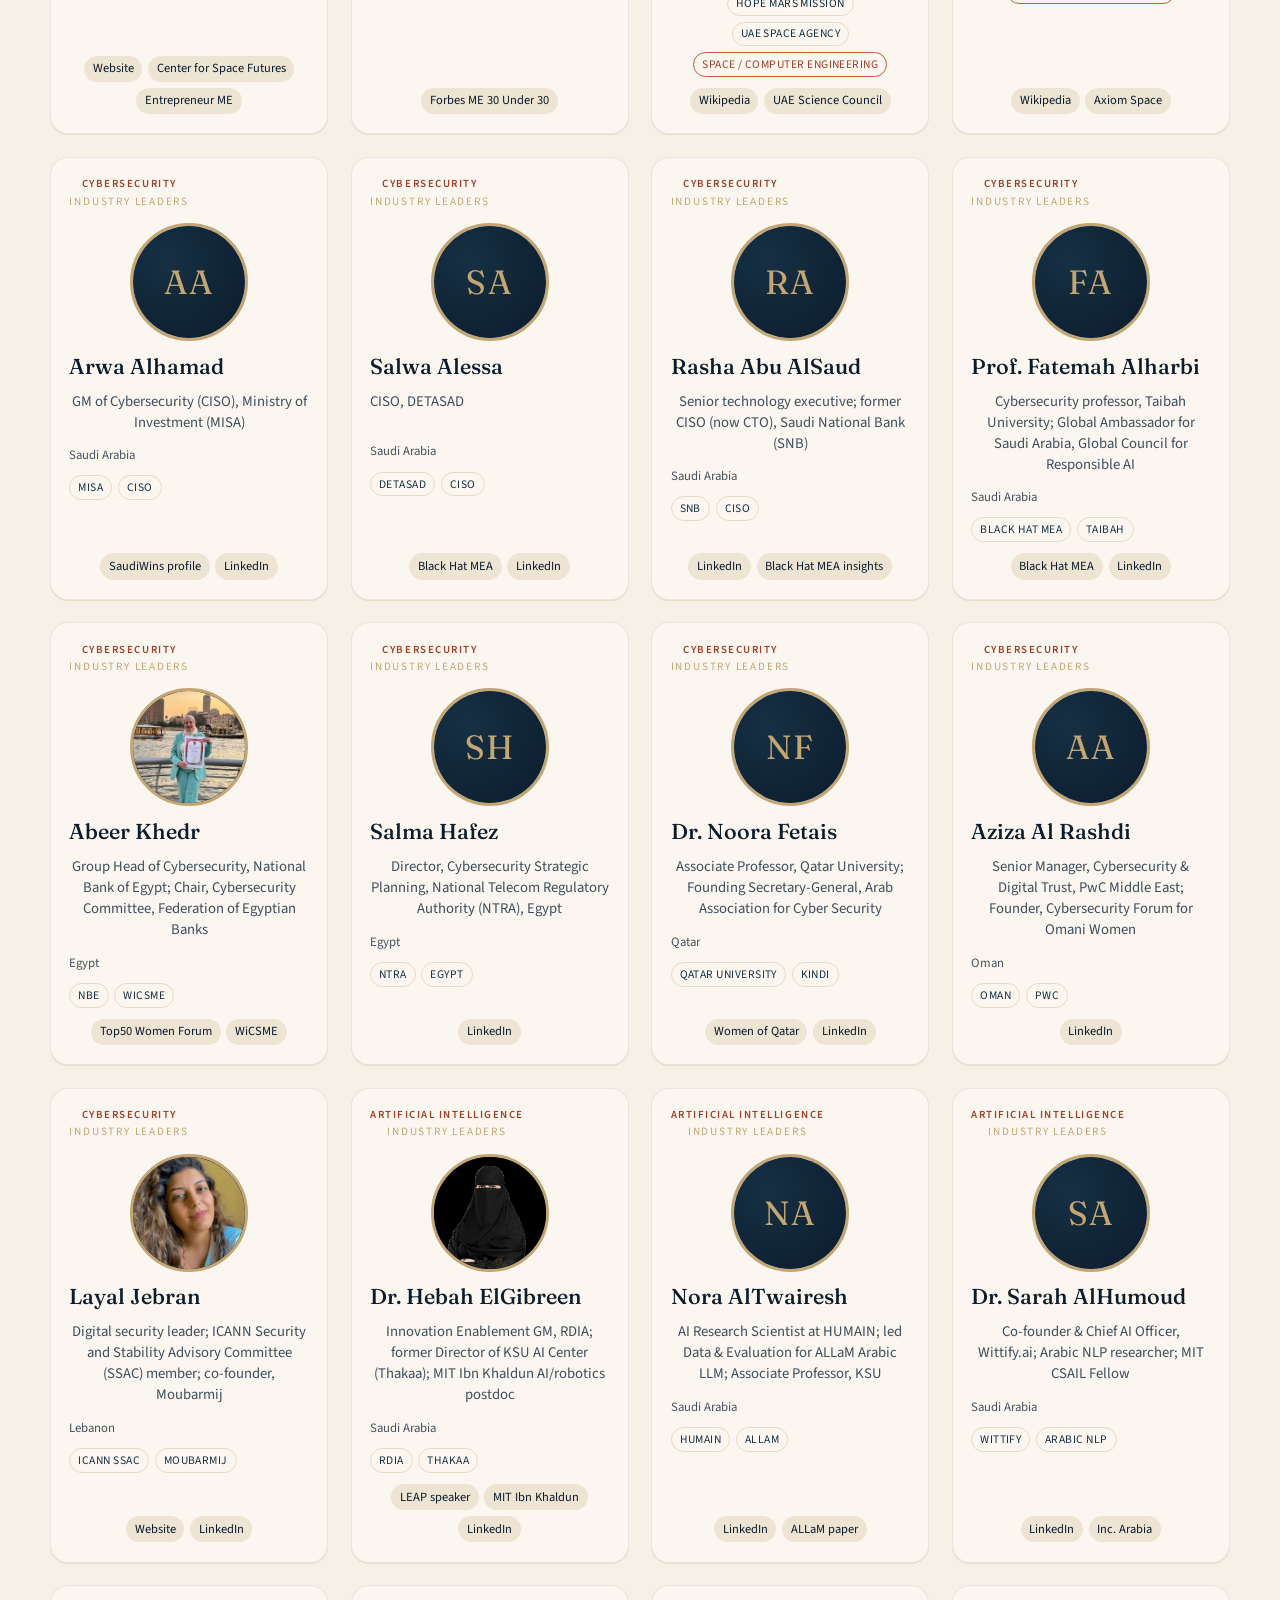
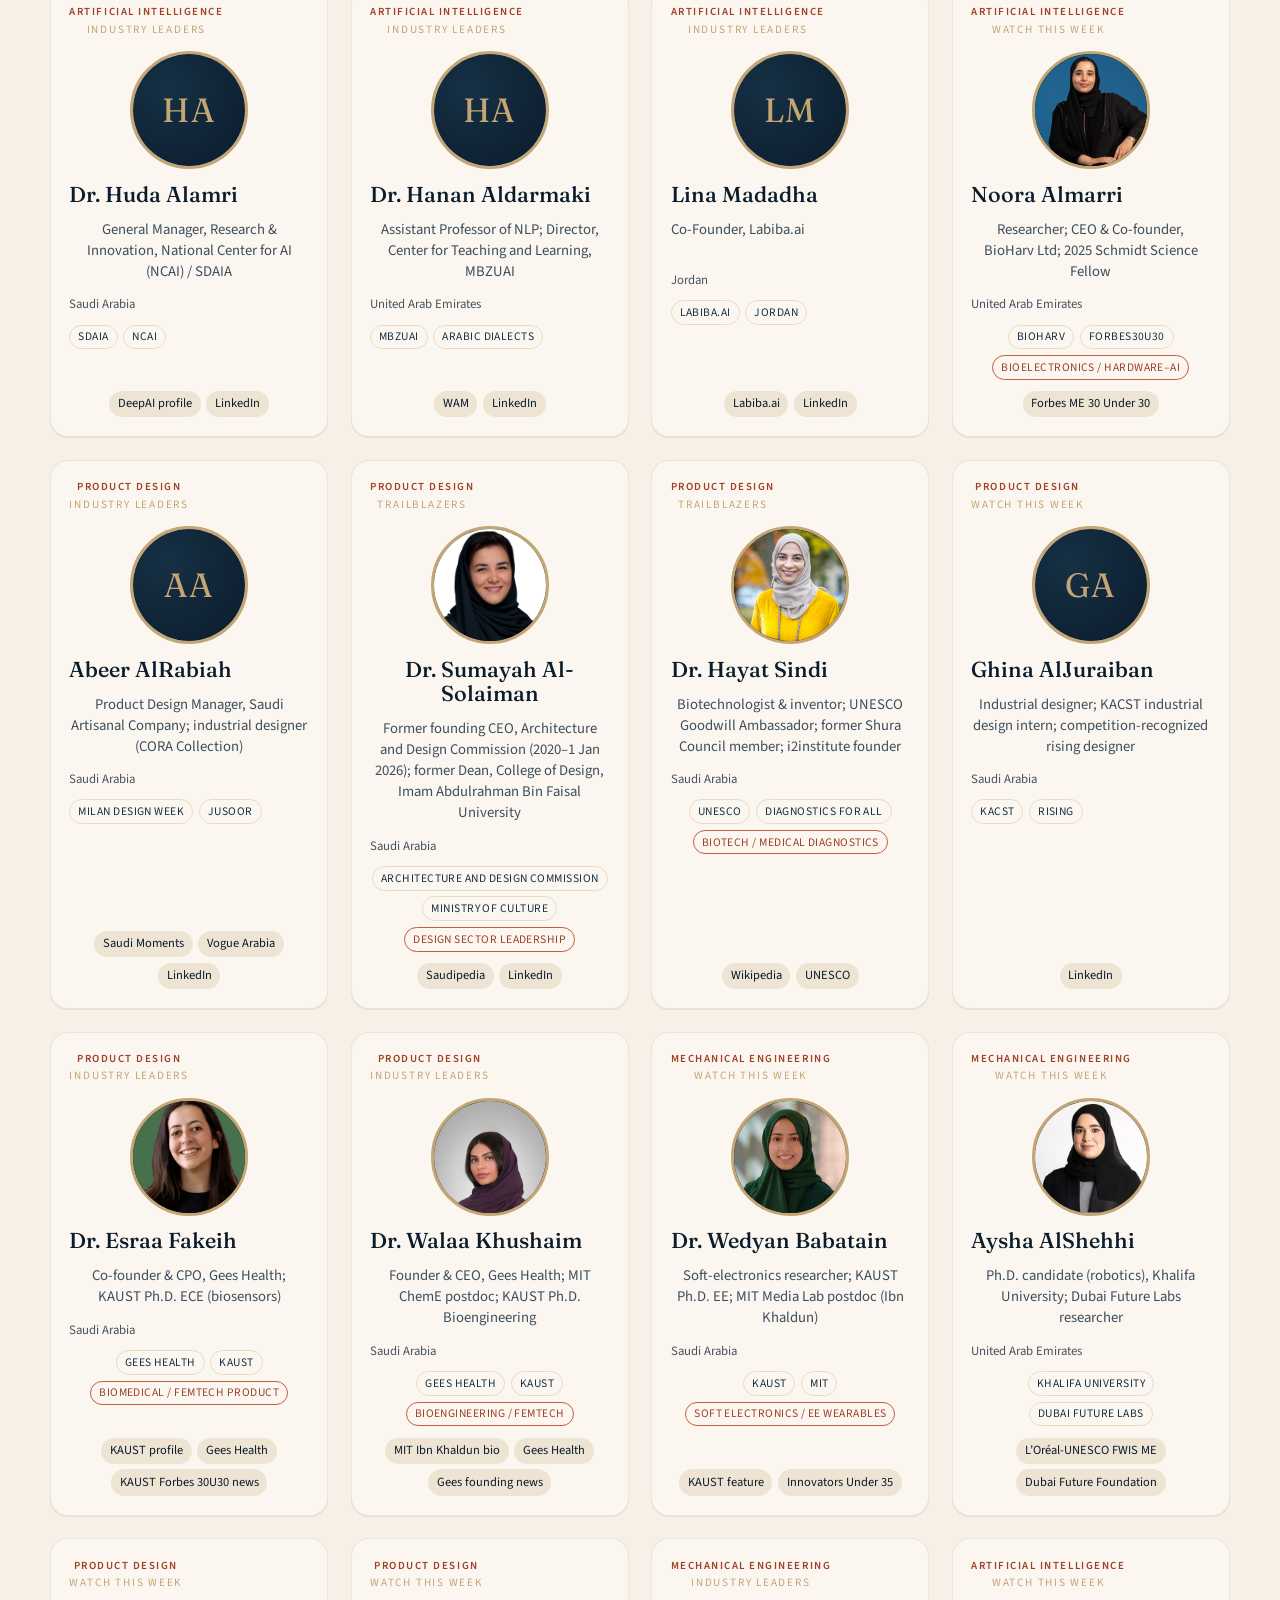
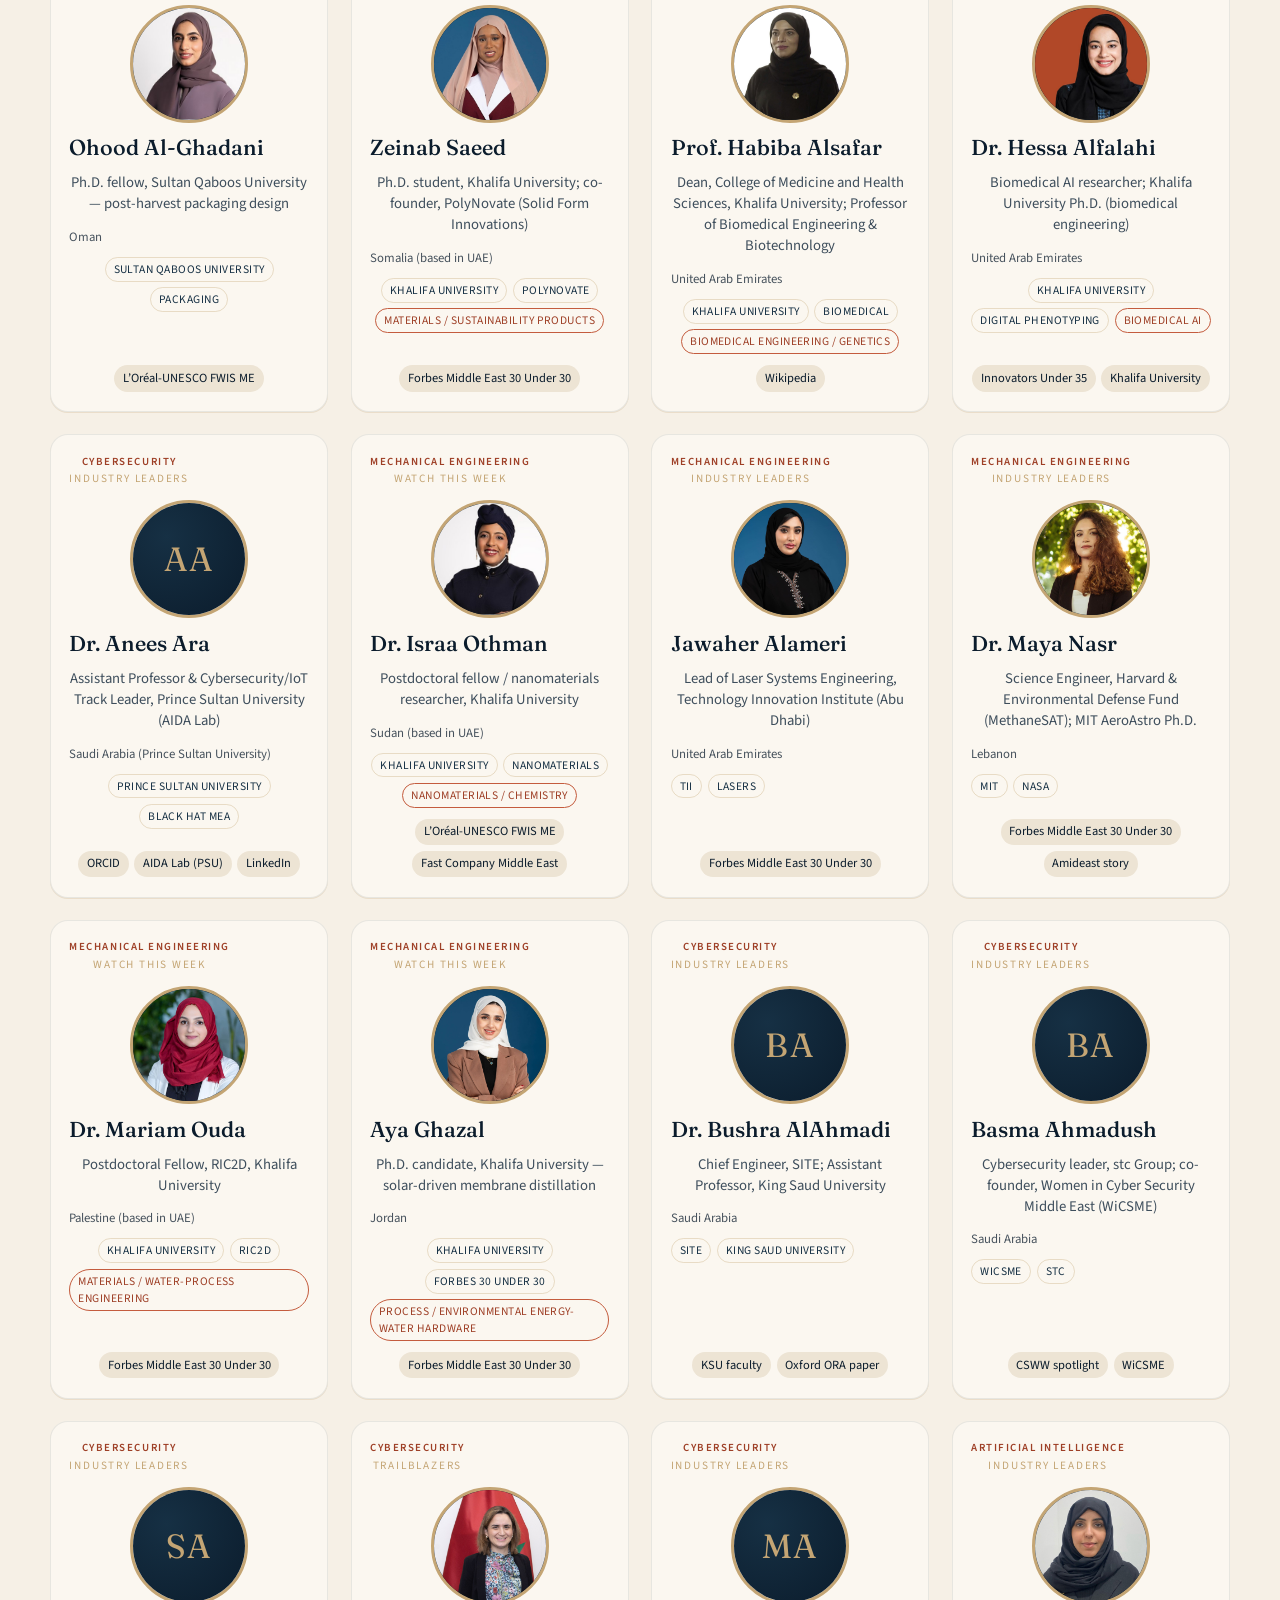
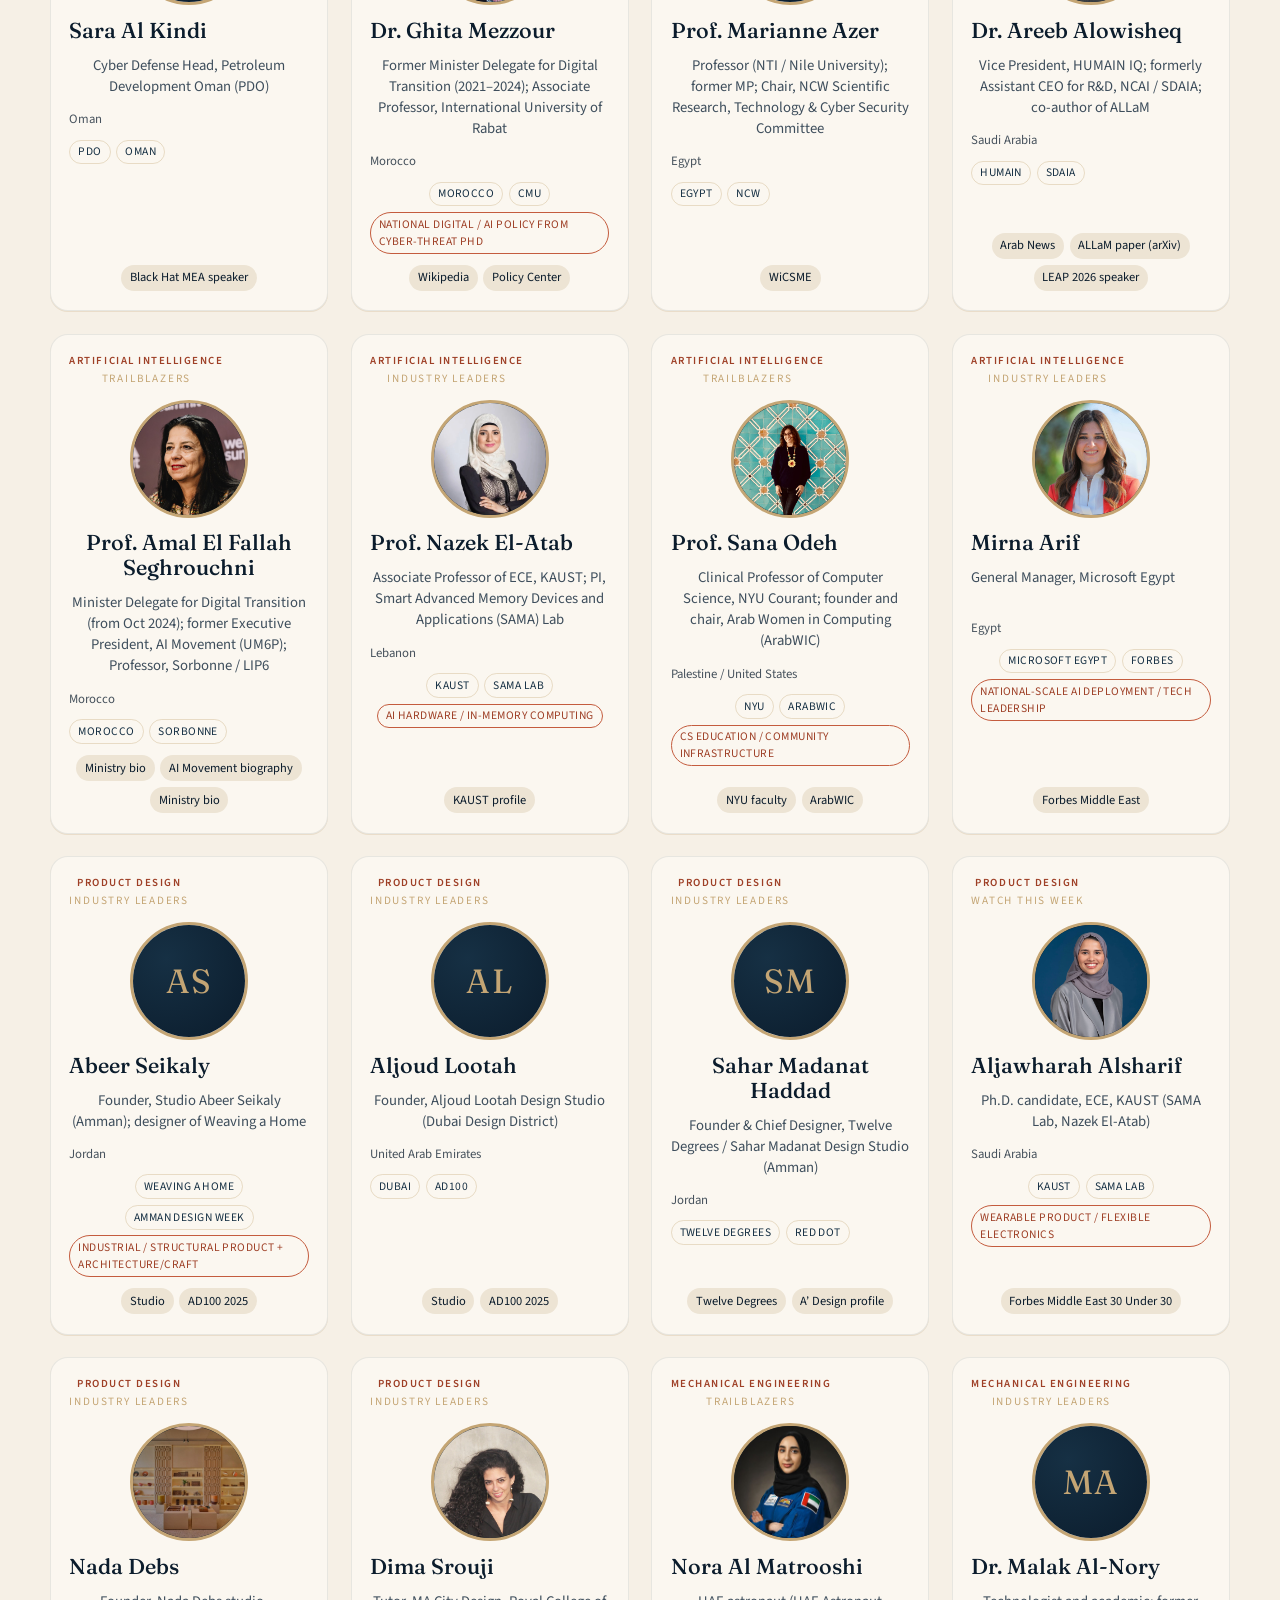
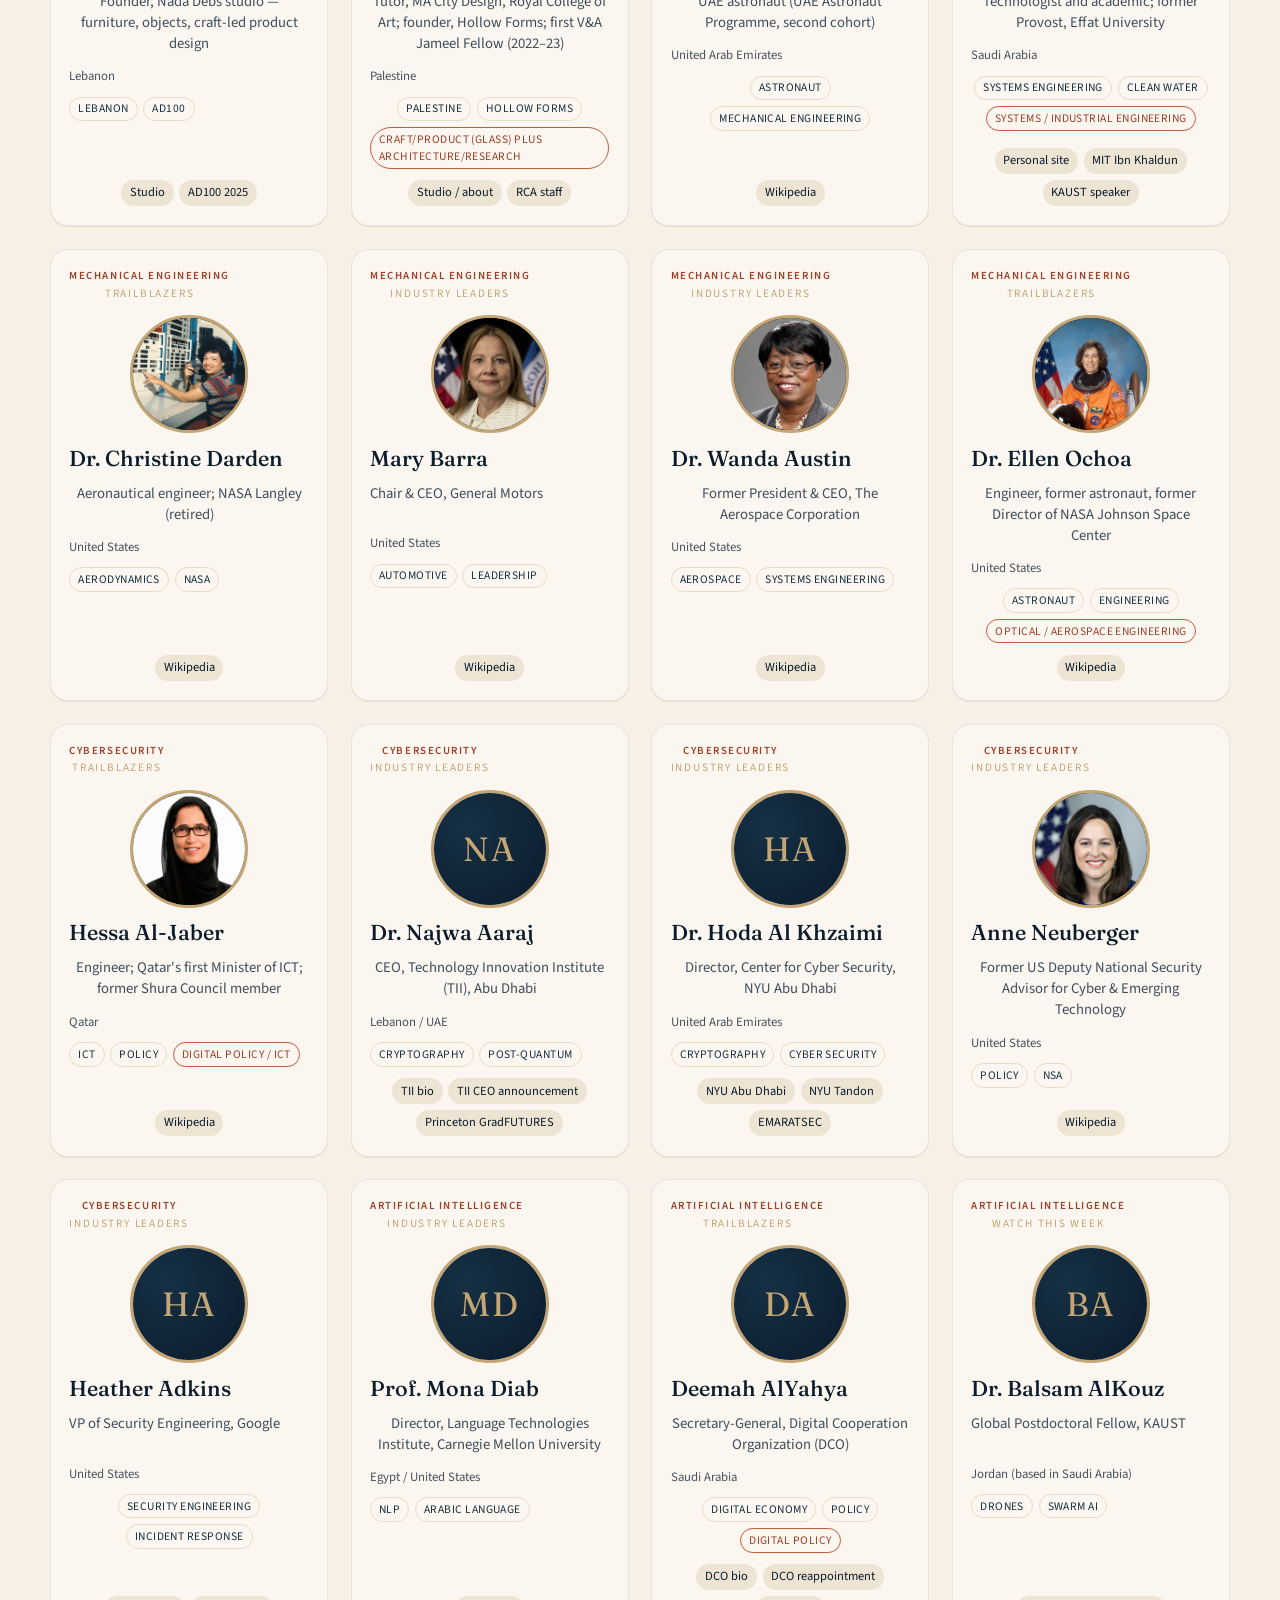
==== commit 2b125c2f: "Add an About page explaining why the gallery exists and how it is refreshed. The new page covers the" ====
--- a/index.html
+++ b/index.html
@@ -31,6 +31,10 @@
       </g>
     </svg>
     <div class="wrap">
+      <nav class="site-nav" aria-label="Site">
+        <a href="index.html" aria-current="page">Gallery</a>
+        <a href="about.html">About</a>
+      </nav>
       <p class="kicker"><span>Vol. II · Riyadh</span><span>Engineering · Security · AI · Design · Marketing · Retail · IT</span><span>Public profiles</span></p>
       <h1>She builds <em>the world.</em></h1>
       <p class="lede">These are public profiles of women in mechanical engineering, cybersecurity, artificial intelligence, product design, marketing, retail, and information technology — people a girl can look up, watch, read about, and grow toward. Leaders from every region of the world, from the Gulf and Africa to Asia, Europe, and the Americas — mini-CVs, not mythology.</p>
--- a/styles.css
+++ b/styles.css
@@ -596,3 +596,103 @@
 .card-country { margin: .15rem 0 0; font-size: .8rem; opacity: .75; }
 .sources { font-size: .85rem; line-height: 1.5; word-break: break-word; }
 .sources a { color: inherit; }
+
+
+/* ---------- Site nav ---------- */
+.site-nav {
+  display: flex;
+  justify-content: flex-end;
+  flex-wrap: wrap;
+  gap: 0.4rem 1.2rem;
+  margin: 0 0 1.4rem;
+}
+.site-nav a {
+  color: var(--cream);
+  text-decoration: none;
+  letter-spacing: 0.14em;
+  text-transform: uppercase;
+  font-size: 0.75rem;
+  border-bottom: 1px solid transparent;
+  padding-bottom: 0.12rem;
+}
+.site-nav a:hover,
+.site-nav a:focus-visible {
+  color: var(--brass-bright);
+  border-bottom-color: var(--brass);
+  outline: none;
+}
+.site-nav a[aria-current="page"] {
+  color: var(--brass-bright);
+  border-bottom-color: var(--brass);
+}
+
+/* ---------- About page ---------- */
+.hero-about {
+  padding: 2rem 0 2.6rem;
+}
+.hero-about h1 {
+  font-size: clamp(2.1rem, 5.4vw, 3.6rem);
+  line-height: 1.08;
+}
+.about {
+  background: var(--paper);
+  padding: 2.8rem 0 4rem;
+}
+.about-article {
+  max-width: 42rem;
+}
+.about-section {
+  margin: 0 0 2.4rem;
+}
+.about-section:last-child {
+  margin-bottom: 0;
+}
+.about h2 {
+  font-family: var(--serif);
+  font-weight: 500;
+  font-size: clamp(1.5rem, 3vw, 1.85rem);
+  margin: 0 0 0.7rem;
+  letter-spacing: -0.02em;
+}
+.about p {
+  margin: 0 0 0.85rem;
+  font-size: 1.05rem;
+  color: var(--ink-soft);
+}
+.about p:last-child {
+  margin-bottom: 0;
+}
+.about-domains {
+  display: flex;
+  flex-wrap: wrap;
+  gap: 0.45rem;
+  list-style: none;
+  margin: 0 0 1.1rem;
+  padding: 0;
+}
+.about-domains li {
+  font-size: 0.82rem;
+  letter-spacing: 0.04em;
+  text-transform: uppercase;
+  border: 1px solid var(--line);
+  color: var(--ink-soft);
+  padding: 0.28rem 0.7rem;
+  border-radius: 999px;
+  background: var(--cream);
+}
+.about-groups {
+  margin: 0 0 1.1rem;
+  padding-left: 1.15rem;
+  color: var(--ink-soft);
+}
+.about-groups li {
+  margin: 0.35rem 0;
+}
+.about-groups strong {
+  color: var(--ink);
+}
+
+@media (max-width: 640px) {
+  .hero-about h1 { font-size: 2.1rem; }
+  .site-nav { justify-content: flex-start; margin-bottom: 1.1rem; }
+}
